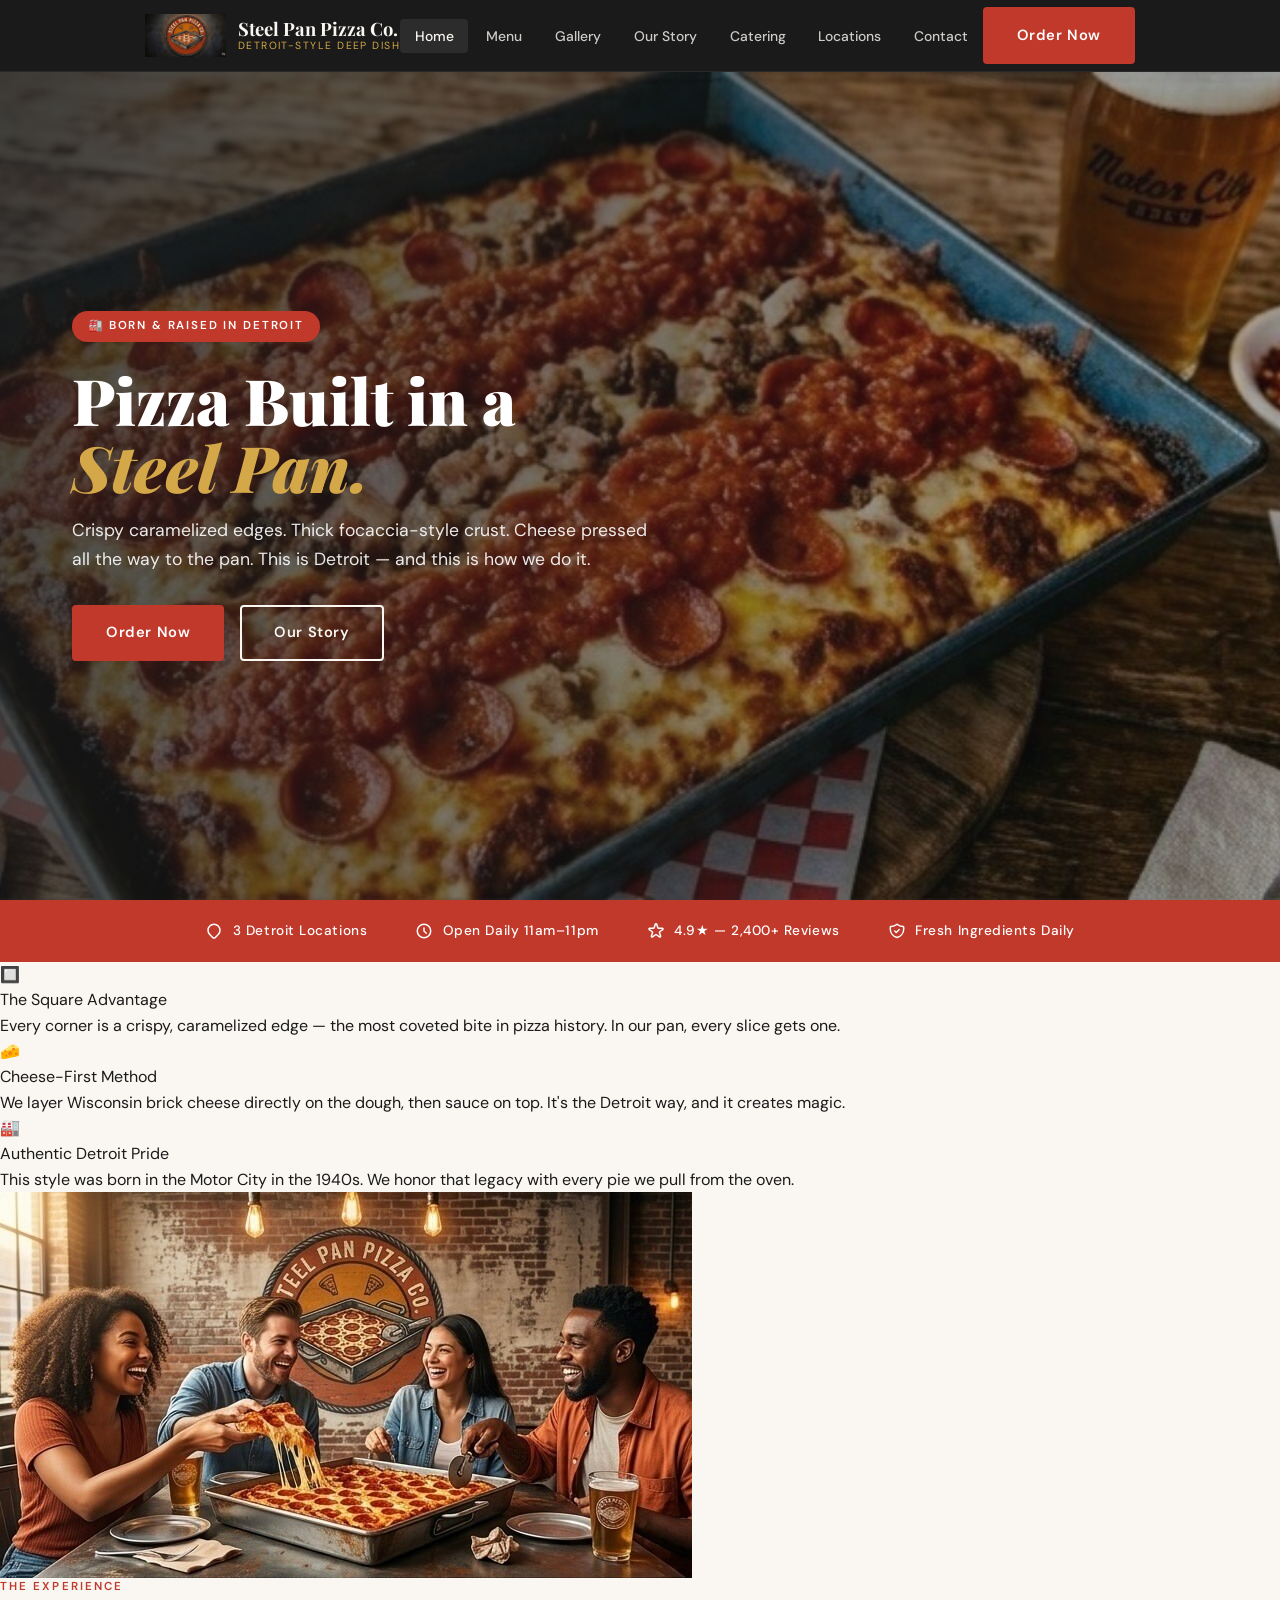
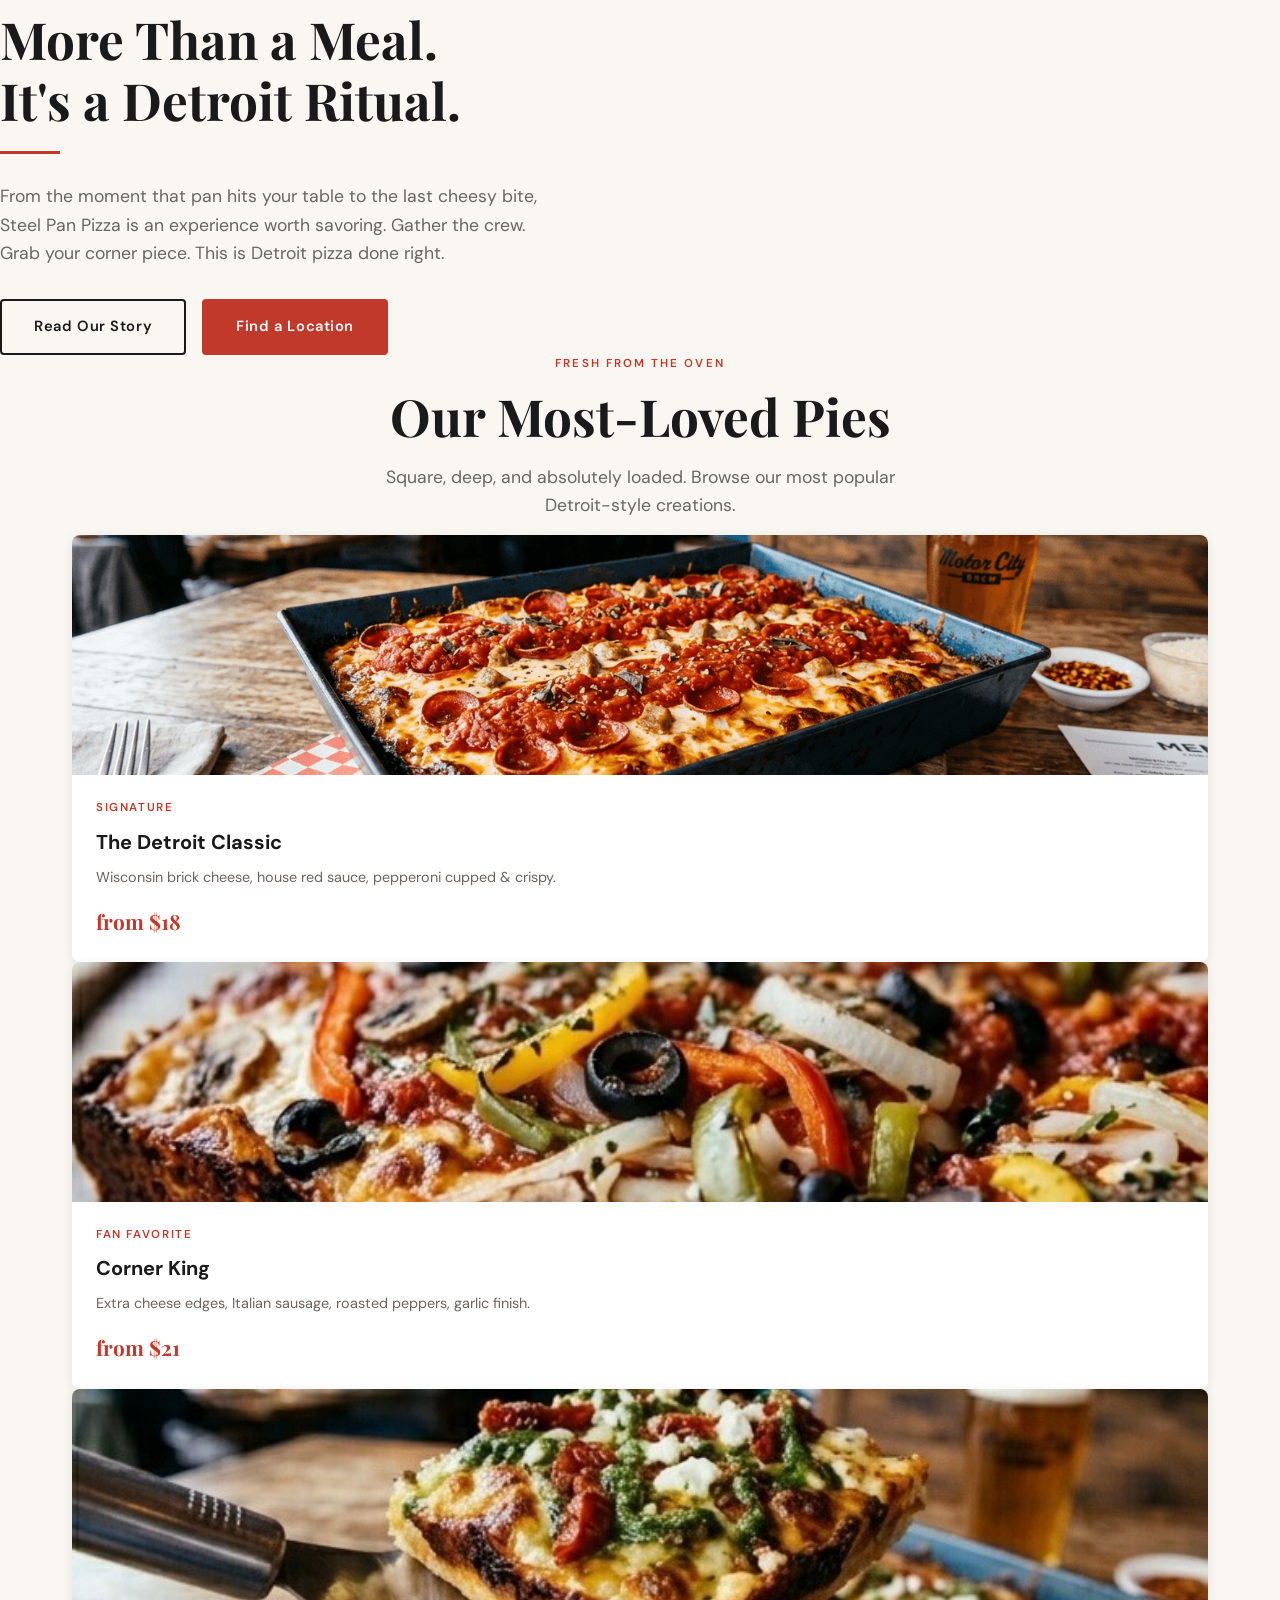
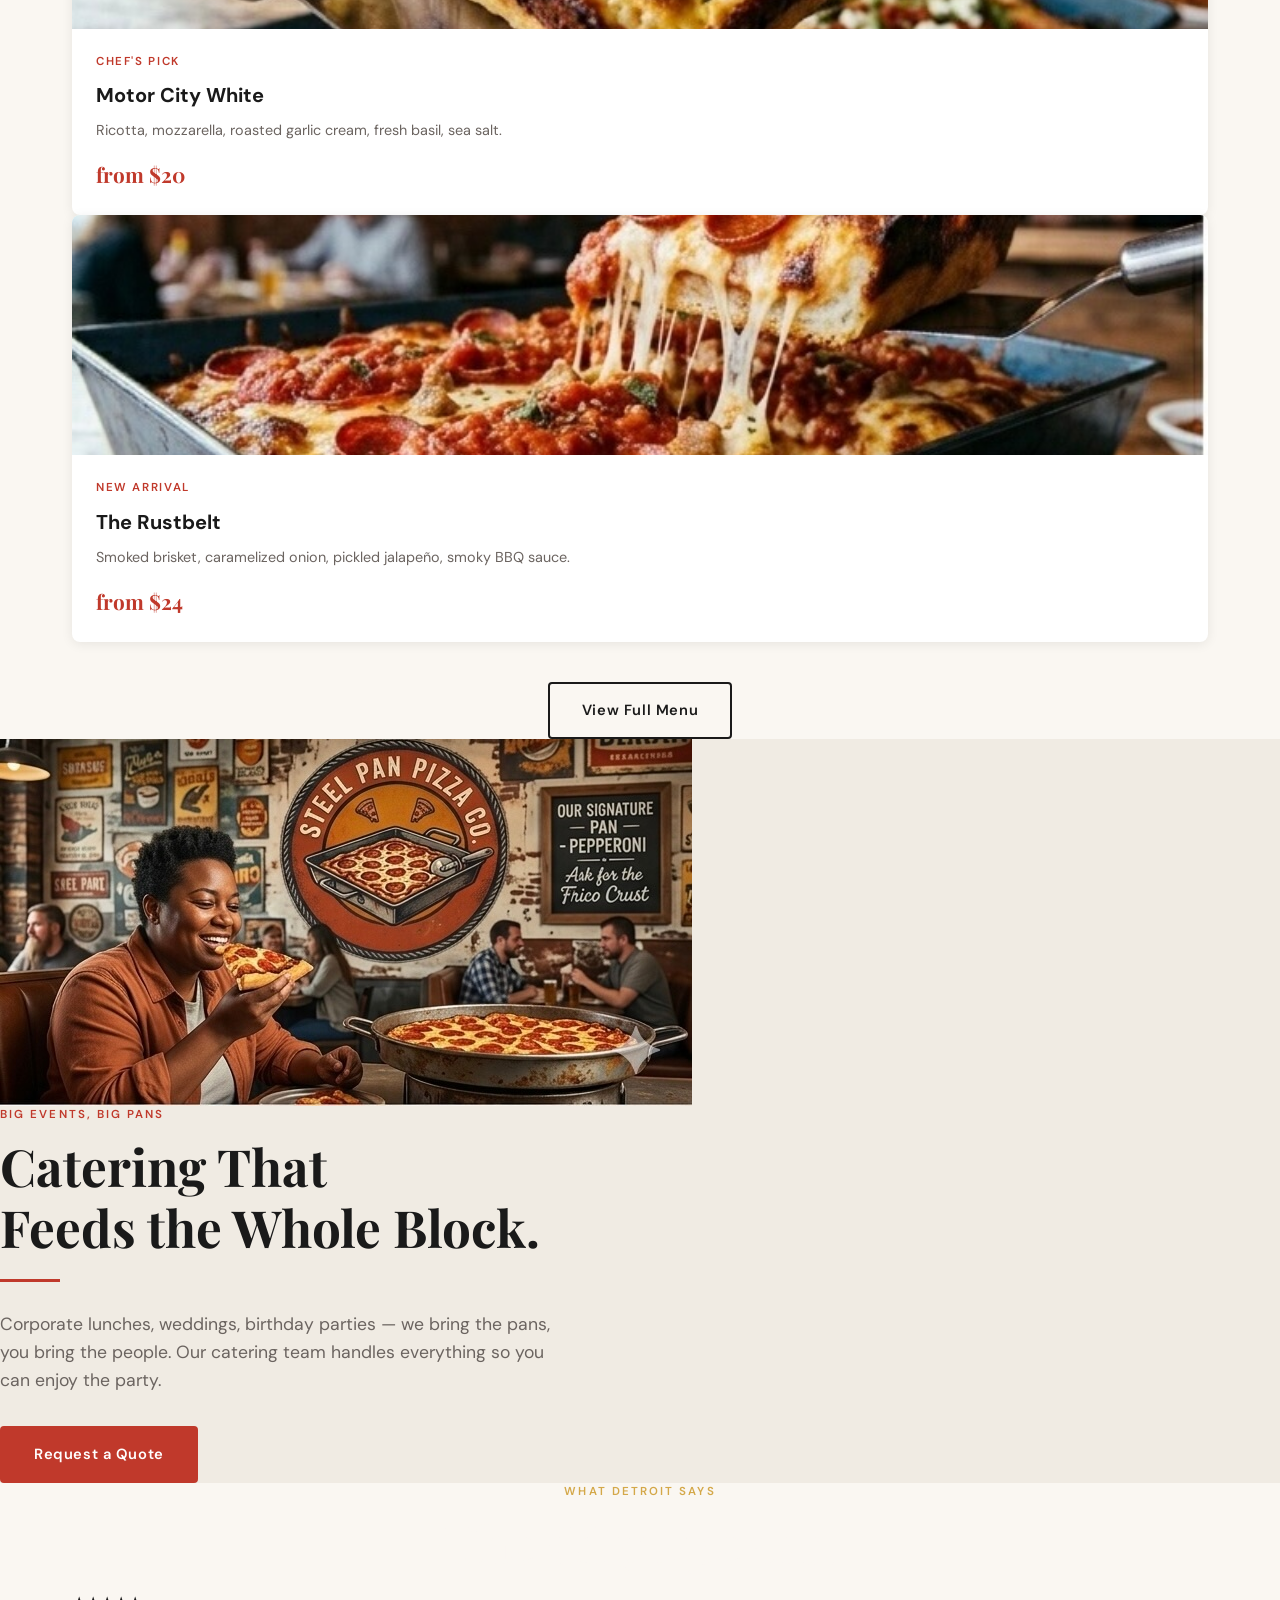
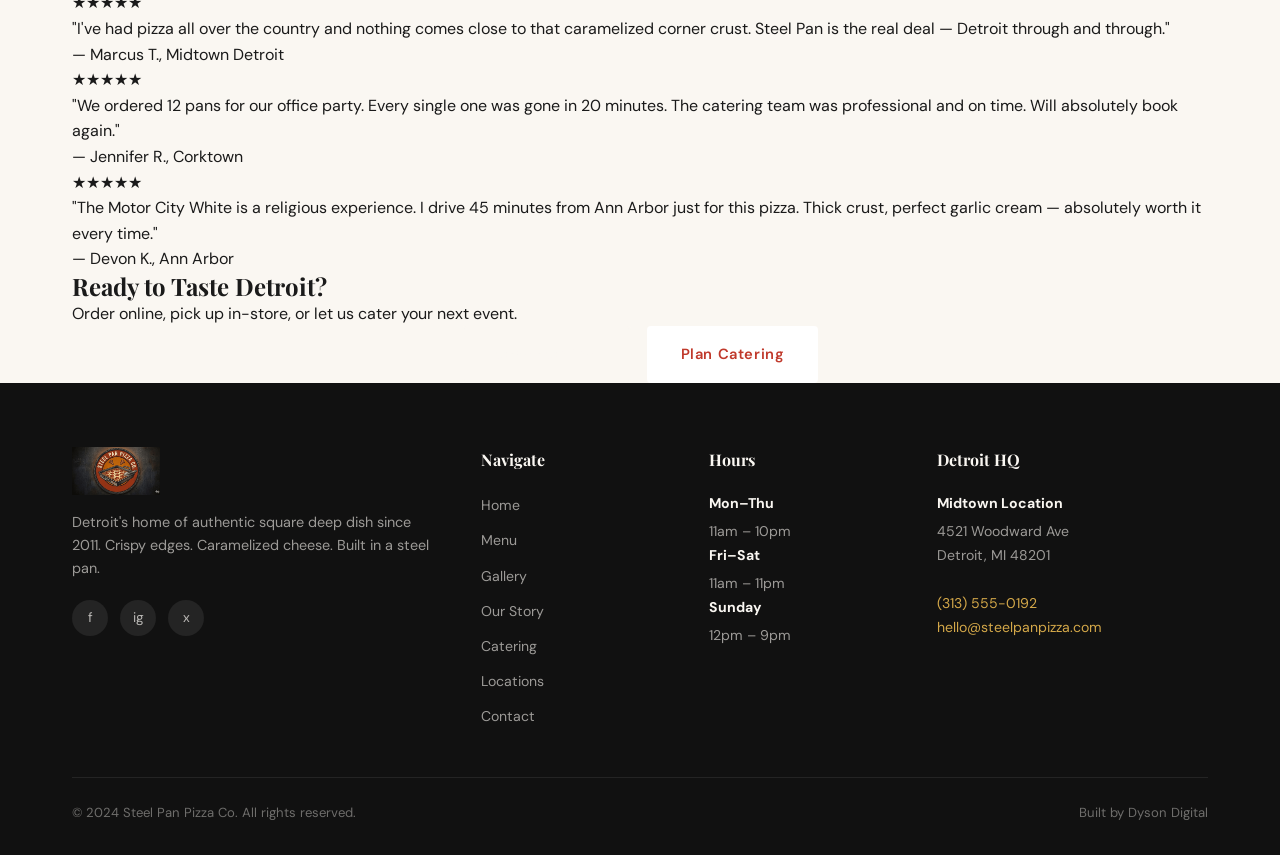
==== index.html @ 3ac1e892 "Update index.html" ====
<!DOCTYPE html>
<html lang="en">
<head>
  <meta charset="UTF-8">
  <meta name="viewport" content="width=device-width, initial-scale=1.0">
  <meta name="robots" content="noindex, nofollow">
  <title>Steel Pan Pizza Co. — Detroit-Style Deep Dish | Home</title>
  <meta name="description" content="Detroit's home of authentic square deep dish pizza. Crispy edges, caramelized cheese, legendary flavor. Order online or visit us today.">
  <link rel="preconnect" href="https://fonts.googleapis.com">
  <link rel="preconnect" href="https://fonts.gstatic.com" crossorigin>
  <link rel="stylesheet" href="style.css">
  
</head>
<body>

<!-- ══ NAVBAR ══ -->
<nav class="navbar" role="navigation" aria-label="Main navigation">
  <div class="navbar__inner">
    <a href="index.html" class="navbar__logo" aria-label="Steel Pan Pizza Co. Home">
      <img src="images/pizzalogo.PNG" alt="Steel Pan Pizza Co. Logo">
      <div class="navbar__logo-text">
        Steel Pan Pizza Co.
        <span>Detroit-Style Deep Dish</span>
      </div>
    </a>
    <ul class="navbar__links" role="list">
      <li><a href="index.html" class="active">Home</a></li>
      <li><a href="menu.html">Menu</a></li>
      <li><a href="gallery.html">Gallery</a></li>
      <li><a href="story.html">Our Story</a></li>
      <li><a href="catering.html">Catering</a></li>
      <li><a href="locations.html">Locations</a></li>
      <li><a href="contact.html">Contact</a></li>
    </ul>
    <div class="navbar__cta">
      <a href="menu.html" class="btn btn--primary demo-trigger">Order Now</a>
    </div>
    <button class="navbar__hamburger" aria-label="Open mobile menu" aria-expanded="false" id="hamburgerBtn">
      <span></span><span></span><span></span>
    </button>
  </div>
</nav>

<!-- ══ MOBILE MENU ══ -->
<div class="mobile-menu" id="mobileMenu" aria-hidden="true" role="dialog" aria-modal="true" aria-label="Mobile navigation">
  <button class="mobile-menu__close" id="menuClose" aria-label="Close menu">✕</button>
  <a href="index.html">Home</a>
  <a href="menu.html">Menu</a>
  <a href="gallery.html">Gallery</a>
  <a href="story.html">Our Story</a>
  <a href="catering.html">Catering</a>
  <a href="locations.html">Locations</a>
  <a href="contact.html">Contact</a>
  <div class="mobile-menu__cta">
    <a href="menu.html" class="btn btn--primary demo-trigger">Order Now</a>
  </div>
</div>

<!-- ══ HERO ══ -->
<section class="hero" aria-labelledby="heroTitle">
  <div class="hero__bg">
    <img src="images/herosectionpizza.jpg" alt="Steel Pan Detroit deep dish pizza fresh from the oven">
  </div>
  <div class="hero__overlay" aria-hidden="true"></div>
  <div class="hero__content">
    <div class="hero__badge">🏭 Born & Raised in Detroit</div>
    <h1 class="hero__title" id="heroTitle">
      Pizza Built in a<br><em>Steel Pan.</em>
    </h1>
    <p class="hero__sub">Crispy caramelized edges. Thick focaccia-style crust. Cheese pressed all the way to the pan. This is Detroit — and this is how we do it.</p>
    <div class="hero__actions">
      <a href="menu.html" class="btn btn--primary demo-trigger">Order Now</a>
      <a href="story.html" class="btn btn--outline">Our Story</a>
    </div>
  </div>
</section>

<!-- ══ STRIP ══ -->
<div class="strip" role="complementary" aria-label="Key facts">
  <div class="strip__inner">
    <div class="strip__item">
      <svg width="18" height="18" fill="none" viewBox="0 0 24 24" stroke="currentColor" stroke-width="2" aria-hidden="true"><path stroke-linecap="round" stroke-linejoin="round" d="M17.657 16.657L13.414 20.9a1.998 1.998 0 01-2.827 0l-4.244-4.243a8 8 0 1111.314 0z"/></svg>
      3 Detroit Locations
    </div>
    <div class="strip__item">
      <svg width="18" height="18" fill="none" viewBox="0 0 24 24" stroke="currentColor" stroke-width="2" aria-hidden="true"><path stroke-linecap="round" stroke-linejoin="round" d="M12 8v4l3 3m6-3a9 9 0 11-18 0 9 9 0 0118 0z"/></svg>
      Open Daily 11am–11pm
    </div>
    <div class="strip__item">
      <svg width="18" height="18" fill="none" viewBox="0 0 24 24" stroke="currentColor" stroke-width="2" aria-hidden="true"><path stroke-linecap="round" stroke-linejoin="round" d="M11.049 2.927c.3-.921 1.603-.921 1.902 0l1.519 4.674a1 1 0 00.95.69h4.915c.969 0 1.371 1.24.588 1.81l-3.976 2.888a1 1 0 00-.363 1.118l1.518 4.674c.3.922-.755 1.688-1.538 1.118l-3.976-2.888a1 1 0 00-1.176 0l-3.976 2.888c-.783.57-1.838-.197-1.538-1.118l1.518-4.674a1 1 0 00-.363-1.118l-3.976-2.888c-.784-.57-.38-1.81.588-1.81h4.914a1 1 0 00.951-.69l1.519-4.674z"/></svg>
      4.9★ — 2,400+ Reviews
    </div>
    <div class="strip__item">
      <svg width="18" height="18" fill="none" viewBox="0 0 24 24" stroke="currentColor" stroke-width="2" aria-hidden="true"><path stroke-linecap="round" stroke-linejoin="round" d="M9 12l2 2 4-4m5.618-4.016A11.955 11.955 0 0112 2.944a11.955 11.955 0 01-8.618 3.04A12.02 12.02 0 003 9c0 5.591 3.824 10.29 9 11.622 5.176-1.332 9-6.03 9-11.622 0-1.042-.133-2.052-.382-3.016z"/></svg>
      Fresh Ingredients Daily
    </div>
  </div>
</div>

<!-- ══ FEATURES ══ -->
<div class="features" role="list" aria-label="Why Steel Pan">
  <div class="feature-item fade-up" role="listitem">
    <span class="feature-item__icon" aria-hidden="true">🔲</span>
    <div class="feature-item__title">The Square Advantage</div>
    <p class="feature-item__text">Every corner is a crispy, caramelized edge — the most coveted bite in pizza history. In our pan, every slice gets one.</p>
  </div>
  <div class="feature-item fade-up" role="listitem">
    <span class="feature-item__icon" aria-hidden="true">🧀</span>
    <div class="feature-item__title">Cheese-First Method</div>
    <p class="feature-item__text">We layer Wisconsin brick cheese directly on the dough, then sauce on top. It's the Detroit way, and it creates magic.</p>
  </div>
  <div class="feature-item fade-up" role="listitem">
    <span class="feature-item__icon" aria-hidden="true">🏭</span>
    <div class="feature-item__title">Authentic Detroit Pride</div>
    <p class="feature-item__text">This style was born in the Motor City in the 1940s. We honor that legacy with every pie we pull from the oven.</p>
  </div>
</div>

<!-- ══ SPLIT SECTION 1 ══ -->
<section class="split" aria-labelledby="split1Title">
  <div class="split__img">
    <img src="images/friendseatingpizza.jpg" alt="Friends enjoying Steel Pan Pizza together" loading="lazy">
  </div>
  <div class="split__content">
    <span class="section-eyebrow">The Experience</span>
    <h2 id="split1Title" class="section-title">More Than a Meal.<br>It's a Detroit Ritual.</h2>
    <div class="divider"></div>
    <p class="section-subtitle">From the moment that pan hits your table to the last cheesy bite, Steel Pan Pizza is an experience worth savoring. Gather the crew. Grab your corner piece. This is Detroit pizza done right.</p>
    <div style="margin-top: 2rem; display: flex; gap: 1rem; flex-wrap: wrap;">
      <a href="story.html" class="btn btn--outline-dark">Read Our Story</a>
      <a href="locations.html" class="btn btn--primary">Find a Location</a>
    </div>
  </div>
</section>

<!-- ══ MENU PREVIEW ══ -->
<section class="menu-preview" aria-labelledby="menuPreviewTitle">
  <div class="container">
    <div class="text-center" style="margin-bottom: 1rem;">
      <span class="section-eyebrow">Fresh From the Oven</span>
      <h2 id="menuPreviewTitle" class="section-title">Our Most-Loved Pies</h2>
      <p class="section-subtitle" style="margin: 0 auto;">Square, deep, and absolutely loaded. Browse our most popular Detroit-style creations.</p>
    </div>
    <div class="menu-preview__grid">
      <article class="card fade-up">
        <img class="card__img" src="images/menupicture1.PNG" alt="Detroit Classic pizza" loading="lazy">
        <div class="card__body">
          <div class="card__label">Signature</div>
          <div class="card__title">The Detroit Classic</div>
          <p class="card__desc">Wisconsin brick cheese, house red sauce, pepperoni cupped &amp; crispy.</p>
          <div class="card__price">from $18</div>
        </div>
      </article>
      <article class="card fade-up">
        <img class="card__img" src="images/menupicture2.jpg" alt="Corner King pizza" loading="lazy">
        <div class="card__body">
          <div class="card__label">Fan Favorite</div>
          <div class="card__title">Corner King</div>
          <p class="card__desc">Extra cheese edges, Italian sausage, roasted peppers, garlic finish.</p>
          <div class="card__price">from $21</div>
        </div>
      </article>
      <article class="card fade-up">
        <img class="card__img" src="images/menupicture3.jpg" alt="Motor City White pizza" loading="lazy">
        <div class="card__body">
          <div class="card__label">Chef's Pick</div>
          <div class="card__title">Motor City White</div>
          <p class="card__desc">Ricotta, mozzarella, roasted garlic cream, fresh basil, sea salt.</p>
          <div class="card__price">from $20</div>
        </div>
      </article>
      <article class="card fade-up">
        <img class="card__img" src="images/menupicture4.jpg" alt="The Rustbelt pizza" loading="lazy">
        <div class="card__body">
          <div class="card__label">New Arrival</div>
          <div class="card__title">The Rustbelt</div>
          <p class="card__desc">Smoked brisket, caramelized onion, pickled jalapeño, smoky BBQ sauce.</p>
          <div class="card__price">from $24</div>
        </div>
      </article>
    </div>
    <div style="text-align: center; margin-top: 2.5rem;">
      <a href="menu.html" class="btn btn--outline-dark">View Full Menu</a>
    </div>
  </div>
</section>

<!-- ══ SPLIT SECTION 2 ══ -->
<section class="split split--reverse" style="background: var(--warm-gray);" aria-labelledby="split2Title">
  <div class="split__img">
    <img src="images/womaneatinpizza.jpg" alt="Woman enjoying a slice of Detroit pizza" loading="lazy">
  </div>
  <div class="split__content">
    <span class="section-eyebrow">Big Events, Big Pans</span>
    <h2 id="split2Title" class="section-title">Catering That<br>Feeds the Whole Block.</h2>
    <div class="divider"></div>
    <p class="section-subtitle">Corporate lunches, weddings, birthday parties — we bring the pans, you bring the people. Our catering team handles everything so you can enjoy the party.</p>
    <div style="margin-top: 2rem;">
      <a href="catering.html" class="btn btn--primary demo-trigger">Request a Quote</a>
    </div>
  </div>
</section>

<!-- ══ TESTIMONIALS ══ -->
<section class="testimonials" aria-labelledby="testimonialsTitle">
  <div class="container">
    <div class="text-center">
      <span class="section-eyebrow" style="color: var(--gold);">What Detroit Says</span>
      <h2 id="testimonialsTitle" class="section-title" style="color: var(--cream);">The City Speaks.</h2>
    </div>
    <div class="testimonial-grid">
      <div class="testimonial-card fade-up">
        <div class="testimonial-card__stars">★★★★★</div>
        <p class="testimonial-card__text">"I've had pizza all over the country and nothing comes close to that caramelized corner crust. Steel Pan is the real deal — Detroit through and through."</p>
        <div class="testimonial-card__author">— Marcus T., Midtown Detroit</div>
      </div>
      <div class="testimonial-card fade-up">
        <div class="testimonial-card__stars">★★★★★</div>
        <p class="testimonial-card__text">"We ordered 12 pans for our office party. Every single one was gone in 20 minutes. The catering team was professional and on time. Will absolutely book again."</p>
        <div class="testimonial-card__author">— Jennifer R., Corktown</div>
      </div>
      <div class="testimonial-card fade-up">
        <div class="testimonial-card__stars">★★★★★</div>
        <p class="testimonial-card__text">"The Motor City White is a religious experience. I drive 45 minutes from Ann Arbor just for this pizza. Thick crust, perfect garlic cream — absolutely worth it every time."</p>
        <div class="testimonial-card__author">— Devon K., Ann Arbor</div>
      </div>
    </div>
  </div>
</section>

<!-- ══ CTA BANNER ══ -->
<section class="cta-banner" aria-labelledby="ctaBannerTitle">
  <div class="container" style="position: relative; z-index: 1;">
    <h2 class="cta-banner__title" id="ctaBannerTitle">Ready to Taste Detroit?</h2>
    <p class="cta-banner__sub">Order online, pick up in-store, or let us cater your next event.</p>
    <div style="display: flex; gap: 1rem; justify-content: center; flex-wrap: wrap;">
      <a href="menu.html" class="btn btn--outline demo-trigger">Order Online</a>
      <a href="catering.html" class="btn demo-trigger" style="background:#fff; color:var(--red);">Plan Catering</a>
    </div>
  </div>
</section>

<!-- ══ FOOTER ══ -->
<footer class="footer" role="contentinfo">
  <div class="container">
    <div class="footer__grid">
      <div class="footer__brand">
        <img src="images/pizzalogo.PNG" alt="Steel Pan Pizza Co." loading="lazy">
        <p>Detroit's home of authentic square deep dish since 2011. Crispy edges. Caramelized cheese. Built in a steel pan.</p>
        <div class="footer__social" aria-label="Social media links">
          <a href="#" aria-label="Facebook">f</a>
          <a href="#" aria-label="Instagram">ig</a>
          <a href="#" aria-label="Twitter/X">x</a>
        </div>
      </div>
      <div>
        <div class="footer__col-title">Navigate</div>
        <ul class="footer__links" role="list">
          <li><a href="index.html">Home</a></li>
          <li><a href="menu.html">Menu</a></li>
          <li><a href="gallery.html">Gallery</a></li>
          <li><a href="story.html">Our Story</a></li>
          <li><a href="catering.html">Catering</a></li>
          <li><a href="locations.html">Locations</a></li>
          <li><a href="contact.html">Contact</a></li>
        </ul>
      </div>
      <div>
        <div class="footer__col-title">Hours</div>
        <address class="footer__address" style="font-style: normal;">
          <strong>Mon–Thu</strong> 11am – 10pm<br>
          <strong>Fri–Sat</strong> 11am – 11pm<br>
          <strong>Sunday</strong> 12pm – 9pm
        </address>
      </div>
      <div>
        <div class="footer__col-title">Detroit HQ</div>
        <address class="footer__address" style="font-style: normal;">
          <strong>Midtown Location</strong>
          4521 Woodward Ave<br>
          Detroit, MI 48201<br><br>
          <a href="tel:+13135550192" style="color: var(--gold);">(313) 555-0192</a><br>
          <a href="mailto:hello@steelpanpizza.com" style="color: var(--gold);">hello@steelpanpizza.com</a>
        </address>
      </div>
    </div>
    <div class="footer__bottom">
      <span>© 2024 Steel Pan Pizza Co. All rights reserved.</span>
      <span>Built by <a href="https://www.dysondigital.com" target="_blank" rel="noopener">Dyson Digital</a></span>
    </div>
  </div>
</footer>

<!-- ══ DEMO MODAL ══ -->
<div class="demo-modal-overlay" id="demoModal" role="dialog" aria-modal="true" aria-labelledby="demoModalTitle">
  <div class="demo-modal">
    <div class="demo-modal__icon" aria-hidden="true">🍕</div>
    <h2 class="demo-modal__title" id="demoModalTitle">Demo Site Only</h2>
    <p class="demo-modal__body">This is a demo site for display purposes only. No orders can be placed.</p>
    <p class="demo-modal__credit">Built by Dyson Digital</p>
    <button class="demo-modal__close" id="demoClose">Got It</button>
  </div>
</div>

<script>
  // ── DEMO MODAL ──
  const demoModal = document.getElementById('demoModal');
  const demoClose = document.getElementById('demoClose');
  document.querySelectorAll('.demo-trigger').forEach(btn => {
    btn.addEventListener('click', e => { e.preventDefault(); demoModal.classList.add('is-active'); });
  });
  demoClose.addEventListener('click', () => demoModal.classList.remove('is-active'));
  demoModal.addEventListener('click', e => { if (e.target === demoModal) demoModal.classList.remove('is-active'); });
  document.addEventListener('keydown', e => { if (e.key === 'Escape') demoModal.classList.remove('is-active'); });

  // ── SCROLL ANIMATIONS ──
  const observer = new IntersectionObserver(entries => {
    entries.forEach(entry => { if (entry.isIntersecting) { entry.target.classList.add('is-visible'); observer.unobserve(entry.target); } });
  }, { threshold: 0.12 });
  document.querySelectorAll('.fade-up').forEach(el => observer.observe(el));
</script>

<!-- ══ MOBILE NAV (Gold Standard — bottom of body) ══ -->
<script>
  const hamburgerBtn = document.getElementById('hamburgerBtn');
  const mobileMenu   = document.getElementById('mobileMenu');
  const menuClose    = document.getElementById('menuClose');

  function openMenu() {
    mobileMenu.classList.add('is-open');
    requestAnimationFrame(() => mobileMenu.setAttribute('aria-hidden', 'false'));
    hamburgerBtn.setAttribute('aria-expanded', 'true');
    document.body.style.overflow = 'hidden';
  }

  function closeMenu() {
    mobileMenu.setAttribute('aria-hidden', 'true');
    hamburgerBtn.setAttribute('aria-expanded', 'false');
    document.body.style.overflow = '';
    setTimeout(() => mobileMenu.classList.remove('is-open'), 300);
  }

  hamburgerBtn.addEventListener('click', openMenu);
  menuClose.addEventListener('click', closeMenu);
  mobileMenu.addEventListener('click', (e) => { if (e.target.closest('a')) closeMenu(); });
  document.addEventListener('keydown', e => { if (e.key === 'Escape') closeMenu(); });
</script>
</body>
</html>
---- style.css ----
/* ═══════════════════════════════════════════════
   STEEL PAN PIZZA CO. — SHARED STYLESHEET
   Built by Dyson Digital
═══════════════════════════════════════════════ */

@import url('https://fonts.googleapis.com/css2?family=Playfair+Display:ital,wght@0,400;0,600;0,700;0,900;1,400;1,700&family=DM+Sans:wght@300;400;500;600&display=swap');

/* ── CSS VARIABLES ───────────────────────────── */
:root {
  --cream:      #faf7f2;
  --charcoal:   #1a1a1a;
  --red:        #c0392b;
  --red-dark:   #a93226;
  --red-light:  #e74c3c;
  --gold:       #d4a849;
  --warm-gray:  #f0ebe3;
  --mid-gray:   #6b6460;
  --border:     rgba(26,26,26,0.1);

  --font-head:  'Playfair Display', Georgia, serif;
  --font-body:  'DM Sans', sans-serif;

  --nav-h:      72px;
  --radius:     4px;
  --shadow-sm:  0 2px 12px rgba(0,0,0,0.08);
  --shadow-md:  0 8px 32px rgba(0,0,0,0.14);
  --shadow-lg:  0 20px 60px rgba(0,0,0,0.22);

  --z-nav:      999;
  --z-menu:     1000;
  --z-close:    1001;
  --z-modal:    1100;
}

/* ── RESET & BASE ───────────────────────────── */
*, *::before, *::after { box-sizing: border-box; margin: 0; padding: 0; }

html { scroll-behavior: smooth; font-size: 16px; }

body {
  font-family: var(--font-body);
  background: var(--cream);
  color: var(--charcoal);
  line-height: 1.6;
  overflow-x: hidden;
  -webkit-font-smoothing: antialiased;
}

img {
  max-width: 100%;
  height: auto;
  display: block;
}

a { color: inherit; text-decoration: none; }

ul { list-style: none; }

/* ── TYPOGRAPHY ──────────────────────────────── */
h1, h2, h3, h4, h5 {
  font-family: var(--font-head);
  line-height: 1.2;
  color: var(--charcoal);
  overflow: visible;
  opacity: 1;
}

p {
  line-height: 1.6;
  opacity: 1;
  overflow: visible;
}

.section-eyebrow {
  font-family: var(--font-body);
  font-size: 0.72rem;
  font-weight: 600;
  letter-spacing: 0.18em;
  text-transform: uppercase;
  color: var(--red);
  display: block;
  margin-bottom: 0.75rem;
  opacity: 1;
}

.section-title {
  font-size: clamp(2rem, 4vw, 3.2rem);
  font-weight: 700;
  margin-bottom: 1rem;
  opacity: 1;
}

.section-subtitle {
  font-size: 1.1rem;
  color: var(--mid-gray);
  max-width: 560px;
  line-height: 1.6;
  opacity: 1;
}

/* ── LAYOUT HELPERS ─────────────────────────── */
.container {
  width: 100%;
  max-width: 1200px;
  margin: 0 auto;
  padding: 0 2rem;
}

.container--wide {
  max-width: 1440px;
  margin: 0 auto;
  padding: 0 2rem;
}

.section {
  padding: 6rem 0;
}

.section--dark {
  background: var(--charcoal);
  color: var(--cream);
}

.section--dark h1,
.section--dark h2,
.section--dark h3,
.section--dark h4,
.section--dark p {
  color: var(--cream);
}

.section--warm {
  background: var(--warm-gray);
}

.text-center { text-align: center; }

/* ── BUTTONS ─────────────────────────────────── */
.btn {
  display: inline-flex;
  align-items: center;
  gap: 0.5rem;
  padding: 0.9rem 2rem;
  border-radius: var(--radius);
  font-family: var(--font-body);
  font-size: 0.92rem;
  font-weight: 600;
  letter-spacing: 0.04em;
  cursor: pointer;
  border: 2px solid transparent;
  transition: all 0.22s ease;
  text-decoration: none;
  opacity: 1;
}

.btn--primary {
  background: var(--red);
  color: #fff;
  border-color: var(--red);
}

.btn--primary:hover {
  background: var(--red-dark);
  border-color: var(--red-dark);
  transform: translateY(-2px);
  box-shadow: 0 6px 20px rgba(192,57,43,0.35);
}

.btn--outline {
  background: transparent;
  color: var(--cream);
  border-color: var(--cream);
}

.btn--outline:hover {
  background: var(--cream);
  color: var(--charcoal);
  transform: translateY(-2px);
}

.btn--outline-dark {
  background: transparent;
  color: var(--charcoal);
  border-color: var(--charcoal);
}

.btn--outline-dark:hover {
  background: var(--charcoal);
  color: var(--cream);
  transform: translateY(-2px);
}

.btn--gold {
  background: var(--gold);
  color: var(--charcoal);
  border-color: var(--gold);
}

.btn--gold:hover {
  background: #c49a3e;
  transform: translateY(-2px);
  box-shadow: 0 6px 20px rgba(212,168,73,0.4);
}

/* ── NAVBAR ──────────────────────────────────── */
.navbar {
  position: sticky;
  top: 0;
  left: 0;
  right: 0;
  height: var(--nav-h);
  background: var(--charcoal);
  z-index: var(--z-nav);
  border-bottom: 1px solid rgba(255,255,255,0.07);
}

.navbar__inner {
  display: flex;
  align-items: center;
  justify-content: space-between;
  height: 100%;
  max-width: 1200px;
  margin: 0 auto;
  padding: 0 2rem;
}

.navbar__logo {
  display: flex;
  align-items: center;
  gap: 0.75rem;
  text-decoration: none;
}

.navbar__logo img {
  height: 44px;
  width: auto;
  object-fit: contain;
}

.navbar__logo-text {
  font-family: var(--font-head);
  font-size: 1.15rem;
  font-weight: 700;
  color: var(--cream);
  line-height: 1.2;
  opacity: 1;
}

.navbar__logo-text span {
  display: block;
  font-size: 0.65rem;
  font-family: var(--font-body);
  font-weight: 400;
  letter-spacing: 0.14em;
  text-transform: uppercase;
  color: var(--gold);
  opacity: 1;
}

.navbar__links {
  display: flex;
  align-items: center;
  gap: 0.25rem;
}

.navbar__links a {
  font-size: 0.87rem;
  font-weight: 500;
  color: rgba(250,247,242,0.8);
  padding: 0.5rem 0.9rem;
  border-radius: var(--radius);
  transition: color 0.18s, background 0.18s;
  opacity: 1;
}

.navbar__links a:hover,
.navbar__links a.active {
  color: var(--cream);
  background: rgba(255,255,255,0.08);
}

.navbar__cta {
  display: flex;
  align-items: center;
  gap: 1rem;
}

.navbar__hamburger {
  display: none;
  flex-direction: column;
  justify-content: center;
  align-items: center;
  gap: 5px;
  width: 44px;
  height: 44px;
  background: none;
  border: none;
  cursor: pointer;
  padding: 0;
  border-radius: var(--radius);
}

.navbar__hamburger span {
  display: block;
  width: 24px;
  height: 2px;
  background: var(--cream);
  border-radius: 2px;
  transition: all 0.25s ease;
}

/* ── MOBILE MENU ────────────────────────────── */
.mobile-menu {
  display: none;
  position: fixed;
  inset: 0;
  background: var(--charcoal);
  z-index: var(--z-menu);
  flex-direction: column;
  justify-content: center;
  align-items: center;
  gap: 0;
  padding: 2rem;
  opacity: 0;
  transform: translateX(100%);
  transition: opacity 0.3s ease, transform 0.3s ease;
}

.mobile-menu[aria-hidden="false"] {
  opacity: 1;
  transform: translateX(0);
}

.mobile-menu.is-open {
  display: flex;
}

.mobile-menu__close {
  position: absolute;
  top: 2rem;
  right: 2rem;
  width: 44px;
  height: 44px;
  background: rgba(255,255,255,0.08);
  border: none;
  color: var(--cream);
  font-size: 1.4rem;
  cursor: pointer;
  border-radius: 50%;
  display: flex;
  align-items: center;
  justify-content: center;
  z-index: var(--z-close);
  transition: background 0.18s;
}

.mobile-menu__close:hover {
  background: rgba(255,255,255,0.16);
}

.mobile-menu a {
  font-family: var(--font-head);
  font-size: 2rem;
  font-weight: 700;
  color: var(--cream);
  padding: 0.75rem 1rem;
  text-align: center;
  transition: color 0.18s;
  opacity: 1;
}

.mobile-menu a:hover {
  color: var(--gold);
}

.mobile-menu__cta {
  margin-top: 2rem;
}

/* ── HERO ────────────────────────────────────── */
.hero {
  position: relative;
  min-height: calc(100vh - var(--nav-h));
  display: flex;
  align-items: center;
  overflow: hidden;
}

.hero__bg {
  position: absolute;
  inset: 0;
  z-index: 0;
}

.hero__bg img {
  width: 100%;
  height: 100%;
  object-fit: cover;
  object-position: center;
}

.hero__overlay {
  position: absolute;
  inset: 0;
  background: linear-gradient(
    105deg,
    rgba(26,26,26,0.82) 0%,
    rgba(26,26,26,0.55) 50%,
    rgba(26,26,26,0.2) 100%
  );
  z-index: 1;
}

.hero__content {
  position: relative;
  z-index: 2;
  max-width: 640px;
  padding: 4rem 2rem;
  margin-left: calc((100vw - 1200px) / 2);
}

@media (max-width: 1240px) {
  .hero__content { margin-left: 2rem; }
}

.hero__badge {
  display: inline-flex;
  align-items: center;
  gap: 0.5rem;
  background: var(--red);
  color: #fff;
  font-size: 0.72rem;
  font-weight: 600;
  letter-spacing: 0.16em;
  text-transform: uppercase;
  padding: 0.4rem 1rem;
  border-radius: 2rem;
  margin-bottom: 1.5rem;
  opacity: 1;
}

.hero__title {
  font-size: clamp(2.8rem, 6vw, 5rem);
  font-weight: 900;
  color: var(--cream);
  line-height: 1.05;
  margin-bottom: 1.25rem;
  opacity: 1;
}

.hero__title em {
  font-style: italic;
  color: var(--gold);
}

.hero__sub {
  font-size: 1.1rem;
  color: rgba(250,247,242,0.85);
  line-height: 1.6;
  margin-bottom: 2.5rem;
  opacity: 1;
}

.hero__actions {
  display: flex;
  gap: 1rem;
  flex-wrap: wrap;
}

/* ── DIVIDER ─────────────────────────────────── */
.divider {
  width: 60px;
  height: 3px;
  background: var(--red);
  margin: 1.25rem 0 1.75rem;
}

.divider--center {
  margin: 1.25rem auto 1.75rem;
}

.divider--gold {
  background: var(--gold);
}

/* ── CARDS ───────────────────────────────────── */
.card {
  background: #fff;
  border-radius: 8px;
  overflow: hidden;
  box-shadow: var(--shadow-sm);
  transition: transform 0.25s ease, box-shadow 0.25s ease;
}

.card:hover {
  transform: translateY(-6px);
  box-shadow: var(--shadow-md);
}

.card__img {
  width: 100%;
  height: 240px;
  object-fit: cover;
}

.card__body {
  padding: 1.5rem;
}

.card__label {
  font-size: 0.72rem;
  font-weight: 600;
  letter-spacing: 0.14em;
  text-transform: uppercase;
  color: var(--red);
  margin-bottom: 0.5rem;
  opacity: 1;
}

.card__title {
  font-size: 1.25rem;
  font-weight: 700;
  margin-bottom: 0.5rem;
  opacity: 1;
}

.card__desc {
  font-size: 0.9rem;
  color: var(--mid-gray);
  line-height: 1.6;
  opacity: 1;
}

.card__price {
  font-family: var(--font-head);
  font-size: 1.3rem;
  font-weight: 700;
  color: var(--red);
  margin-top: 1rem;
  opacity: 1;
}

/* ── GRID HELPERS ────────────────────────────── */
.grid-3 {
  display: grid;
  grid-template-columns: repeat(3, 1fr);
  gap: 2rem;
}

.grid-2 {
  display: grid;
  grid-template-columns: repeat(2, 1fr);
  gap: 2rem;
}

.grid-4 {
  display: grid;
  grid-template-columns: repeat(4, 1fr);
  gap: 1.5rem;
}

/* ── STRIP / FEATURE BAR ─────────────────────── */
.strip {
  background: var(--red);
  padding: 1.25rem 0;
  overflow: hidden;
}

.strip__inner {
  display: flex;
  align-items: center;
  justify-content: center;
  gap: 3rem;
  flex-wrap: wrap;
}

.strip__item {
  display: flex;
  align-items: center;
  gap: 0.6rem;
  color: #fff;
  font-size: 0.85rem;
  font-weight: 500;
  letter-spacing: 0.04em;
  opacity: 1;
}

.strip__item svg {
  flex-shrink: 0;
}

/* ── PAGE HERO (INTERIOR) ────────────────────── */
.page-hero {
  background: var(--charcoal);
  padding: 5rem 0 4rem;
  text-align: center;
  position: relative;
  overflow: hidden;
}

.page-hero::before {
  content: '';
  position: absolute;
  inset: 0;
  background: repeating-linear-gradient(
    45deg,
    transparent,
    transparent 40px,
    rgba(255,255,255,0.015) 40px,
    rgba(255,255,255,0.015) 80px
  );
  pointer-events: none;
}

.page-hero__eyebrow {
  font-size: 0.72rem;
  font-weight: 600;
  letter-spacing: 0.18em;
  text-transform: uppercase;
  color: var(--gold);
  display: block;
  margin-bottom: 1rem;
  opacity: 1;
}

.page-hero__title {
  font-size: clamp(2.5rem, 5vw, 4rem);
  font-weight: 900;
  color: var(--cream);
  opacity: 1;
}

.page-hero__sub {
  font-size: 1.1rem;
  color: rgba(250,247,242,0.7);
  margin-top: 1rem;
  max-width: 520px;
  margin-left: auto;
  margin-right: auto;
  line-height: 1.6;
  opacity: 1;
}

/* ── FOOTER ──────────────────────────────────── */
.footer {
  background: #111;
  padding: 4rem 0 2rem;
  color: rgba(250,247,242,0.7);
}

.footer__grid {
  display: grid;
  grid-template-columns: 2fr 1fr 1fr 1.5fr;
  gap: 3rem;
  margin-bottom: 3rem;
}

.footer__brand img {
  height: 48px;
  width: auto;
  margin-bottom: 1rem;
}

.footer__brand p {
  font-size: 0.9rem;
  line-height: 1.6;
  color: rgba(250,247,242,0.6);
  opacity: 1;
}

.footer__col-title {
  font-family: var(--font-head);
  font-size: 1rem;
  font-weight: 700;
  color: var(--cream);
  margin-bottom: 1.25rem;
  opacity: 1;
}

.footer__links {
  display: flex;
  flex-direction: column;
  gap: 0.6rem;
}

.footer__links a {
  font-size: 0.88rem;
  color: rgba(250,247,242,0.6);
  transition: color 0.18s;
  opacity: 1;
}

.footer__links a:hover {
  color: var(--gold);
}

.footer__address {
  font-size: 0.88rem;
  line-height: 1.7;
  color: rgba(250,247,242,0.6);
  opacity: 1;
}

.footer__address strong {
  color: var(--cream);
  display: block;
  margin-bottom: 0.25rem;
  opacity: 1;
}

.footer__bottom {
  border-top: 1px solid rgba(255,255,255,0.08);
  padding-top: 1.5rem;
  display: flex;
  align-items: center;
  justify-content: space-between;
  font-size: 0.82rem;
  color: rgba(250,247,242,0.4);
  flex-wrap: wrap;
  gap: 0.75rem;
}

.footer__bottom a {
  color: rgba(250,247,242,0.4);
  transition: color 0.18s;
}

.footer__bottom a:hover {
  color: var(--gold);
}

.footer__social {
  display: flex;
  gap: 0.75rem;
  margin-top: 1.25rem;
}

.footer__social a {
  width: 36px;
  height: 36px;
  border-radius: 50%;
  background: rgba(255,255,255,0.08);
  display: flex;
  align-items: center;
  justify-content: center;
  color: rgba(250,247,242,0.7);
  font-size: 0.85rem;
  transition: background 0.18s, color 0.18s;
}

.footer__social a:hover {
  background: var(--red);
  color: #fff;
}

/* ── DEMO MODAL ──────────────────────────────── */
.demo-modal-overlay {
  position: fixed;
  inset: 0;
  background: rgba(0,0,0,0.72);
  z-index: var(--z-modal);
  display: flex;
  align-items: center;
  justify-content: center;
  padding: 1.5rem;
  opacity: 0;
  pointer-events: none;
  transition: opacity 0.25s ease;
}

.demo-modal-overlay.is-active {
  opacity: 1;
  pointer-events: all;
}

.demo-modal {
  background: var(--cream);
  border-radius: 12px;
  max-width: 460px;
  width: 100%;
  padding: 2.5rem;
  text-align: center;
  box-shadow: var(--shadow-lg);
  transform: scale(0.92) translateY(16px);
  transition: transform 0.28s ease;
}

.demo-modal-overlay.is-active .demo-modal {
  transform: scale(1) translateY(0);
}

.demo-modal__icon {
  width: 64px;
  height: 64px;
  background: rgba(192,57,43,0.1);
  border-radius: 50%;
  display: flex;
  align-items: center;
  justify-content: center;
  margin: 0 auto 1.5rem;
  font-size: 1.8rem;
}

.demo-modal__title {
  font-family: var(--font-head);
  font-size: 1.5rem;
  font-weight: 700;
  margin-bottom: 0.75rem;
  color: var(--charcoal);
  opacity: 1;
}

.demo-modal__body {
  font-size: 0.95rem;
  color: var(--mid-gray);
  line-height: 1.6;
  margin-bottom: 0.75rem;
  opacity: 1;
}

.demo-modal__credit {
  font-size: 0.82rem;
  color: var(--red);
  font-weight: 600;
  margin-bottom: 1.75rem;
  opacity: 1;
}

.demo-modal__close {
  background: var(--charcoal);
  color: var(--cream);
  border: none;
  border-radius: var(--radius);
  padding: 0.8rem 2rem;
  font-family: var(--font-body);
  font-size: 0.9rem;
  font-weight: 600;
  cursor: pointer;
  transition: background 0.18s;
}

.demo-modal__close:hover {
  background: var(--red);
}

/* ── SCROLL ANIMATIONS ───────────────────────── */
.fade-up {
  opacity: 0;
  transform: translateY(30px);
  transition: opacity 0.6s ease, transform 0.6s ease;
}

.fade-up.is-visible {
  opacity: 1;
  transform: translateY(0);
}

.fade-up:nth-child(2) { transition-delay: 0.1s; }
.fade-up:nth-child(3) { transition-delay: 0.2s; }
.fade-up:nth-child(4) { transition-delay: 0.3s; }

/* ── FORM ELEMENTS ───────────────────────────── */
.form-group {
  margin-bottom: 1.25rem;
}

.form-group label {
  display: block;
  font-size: 0.85rem;
  font-weight: 600;
  margin-bottom: 0.4rem;
  color: var(--charcoal);
  opacity: 1;
}

.form-group input,
.form-group select,
.form-group textarea {
  width: 100%;
  padding: 0.8rem 1rem;
  border: 1.5px solid var(--border);
  border-radius: var(--radius);
  font-family: var(--font-body);
  font-size: 0.95rem;
  background: #fff;
  color: var(--charcoal);
  transition: border-color 0.18s, box-shadow 0.18s;
  opacity: 1;
}

.form-group input:focus,
.form-group select:focus,
.form-group textarea:focus {
  outline: none;
  border-color: var(--red);
  box-shadow: 0 0 0 3px rgba(192,57,43,0.12);
}

.form-group textarea {
  resize: vertical;
  min-height: 120px;
}

/* ── RESPONSIVE ──────────────────────────────── */
@media (max-width: 1024px) {
  .grid-4 { grid-template-columns: repeat(2, 1fr); }
  .footer__grid { grid-template-columns: 1fr 1fr; gap: 2rem; }
}

@media (max-width: 768px) {
  .navbar__links,
  .navbar__cta { display: none; }

  .navbar__hamburger { display: flex; }

  .grid-3 { grid-template-columns: 1fr; }
  .grid-2 { grid-template-columns: 1fr; }
  .grid-4 { grid-template-columns: 1fr; }

  .section { padding: 4rem 0; }

  .hero__content { margin-left: 0; padding: 3rem 1.5rem; }

  .footer__grid { grid-template-columns: 1fr; gap: 2rem; }

  .footer__bottom { flex-direction: column; text-align: center; }

  .strip__inner { gap: 1.5rem; }
}

@media (max-width: 480px) {
  .hero__actions { flex-direction: column; }
  .btn { justify-content: center; }
}

/* ── UTILITY ─────────────────────────────────── */
.text-red   { color: var(--red) !important; }
.text-gold  { color: var(--gold) !important; }
.text-cream { color: var(--cream) !important; }
.mt-1 { margin-top: 1rem; }
.mt-2 { margin-top: 2rem; }
.mb-1 { margin-bottom: 1rem; }
.mb-2 { margin-bottom: 2rem; }

* ── PAGE SPECIFIC: MENU GRID (Moved from HTML) ── */
.hero {
    position: relative;
    background-color: #1a1a1a;
    color: #fff;
    text-align: center;
    padding: 100px 20px;
    min-height: 80vh;
    display: flex;
    flex-direction: column;
    align-items: center;
    justify-content: center;
}

.hero h1 {
    color: #fff !important; /* Forces the title to stay white */
    font-size: clamp(2.5rem, 5vw, 4.5rem);
    margin-bottom: 1rem;
}

.hero p {
    color: rgba(255, 255, 255, 0.9);
    max-width: 600px;
    margin: 0 auto 2rem;
}

/* ── BUTTON RESTORATION ── */
.hero-btn-container {
    display: flex;
    gap: 15px;
    justify-content: center;
    flex-wrap: wrap;
}

.btn-primary {
    background-color: #c0392b;
    color: white;
    padding: 15px 30px;
    border: none;
    font-weight: bold;
    text-transform: uppercase;
}

.btn-outline {
    background: transparent;
    border: 2px solid white;
    color: white;
    padding: 15px 30px;
    font-weight: bold;
    text-transform: uppercase;
}

/* ── THE MOBILE PADDING FIX (The Gold Standard) ── */
@media (max-width: 768px) {
    .story-content, .timeline__item, .container, section {
        padding-left: 25px !important;
        padding-right: 25px !important;
        text-align: left;
    }
    
    .hero h1 {
        font-size: 2.2rem;
    }
}

/* ── NAVBAR RECOVERY ── */
.navbar {
    background: #1a1a1a;
    display: flex;
    justify-content: space-between;
    padding: 10px 20px;
    align-items: center;
}

/* ── PAGE SPECIFIC: STORY TIMELINE (Moved from HTML) ── */

/* Space between Marcus, Nia, and the other team members */
.crew-member, .timeline__item {
    margin-bottom: 60px !important; 
    display: block;
    width: 100%;
}

/* Space between the photos and the text below them */
.crew-member img, .timeline__item img {
    margin-bottom: 25px !important;
    border-radius: 8px; /* Keeps that clean Oven360 look */
}

/* Space between headings and the bio text */
.crew-member h3, .timeline__item h3 {
    margin-bottom: 10px !important;
}

/* Ensure the 'Meet the Crew' section has room at the top */
#crew, .story-section {
    padding-top: 80px !important;
    padding-bottom: 80px !important;
}
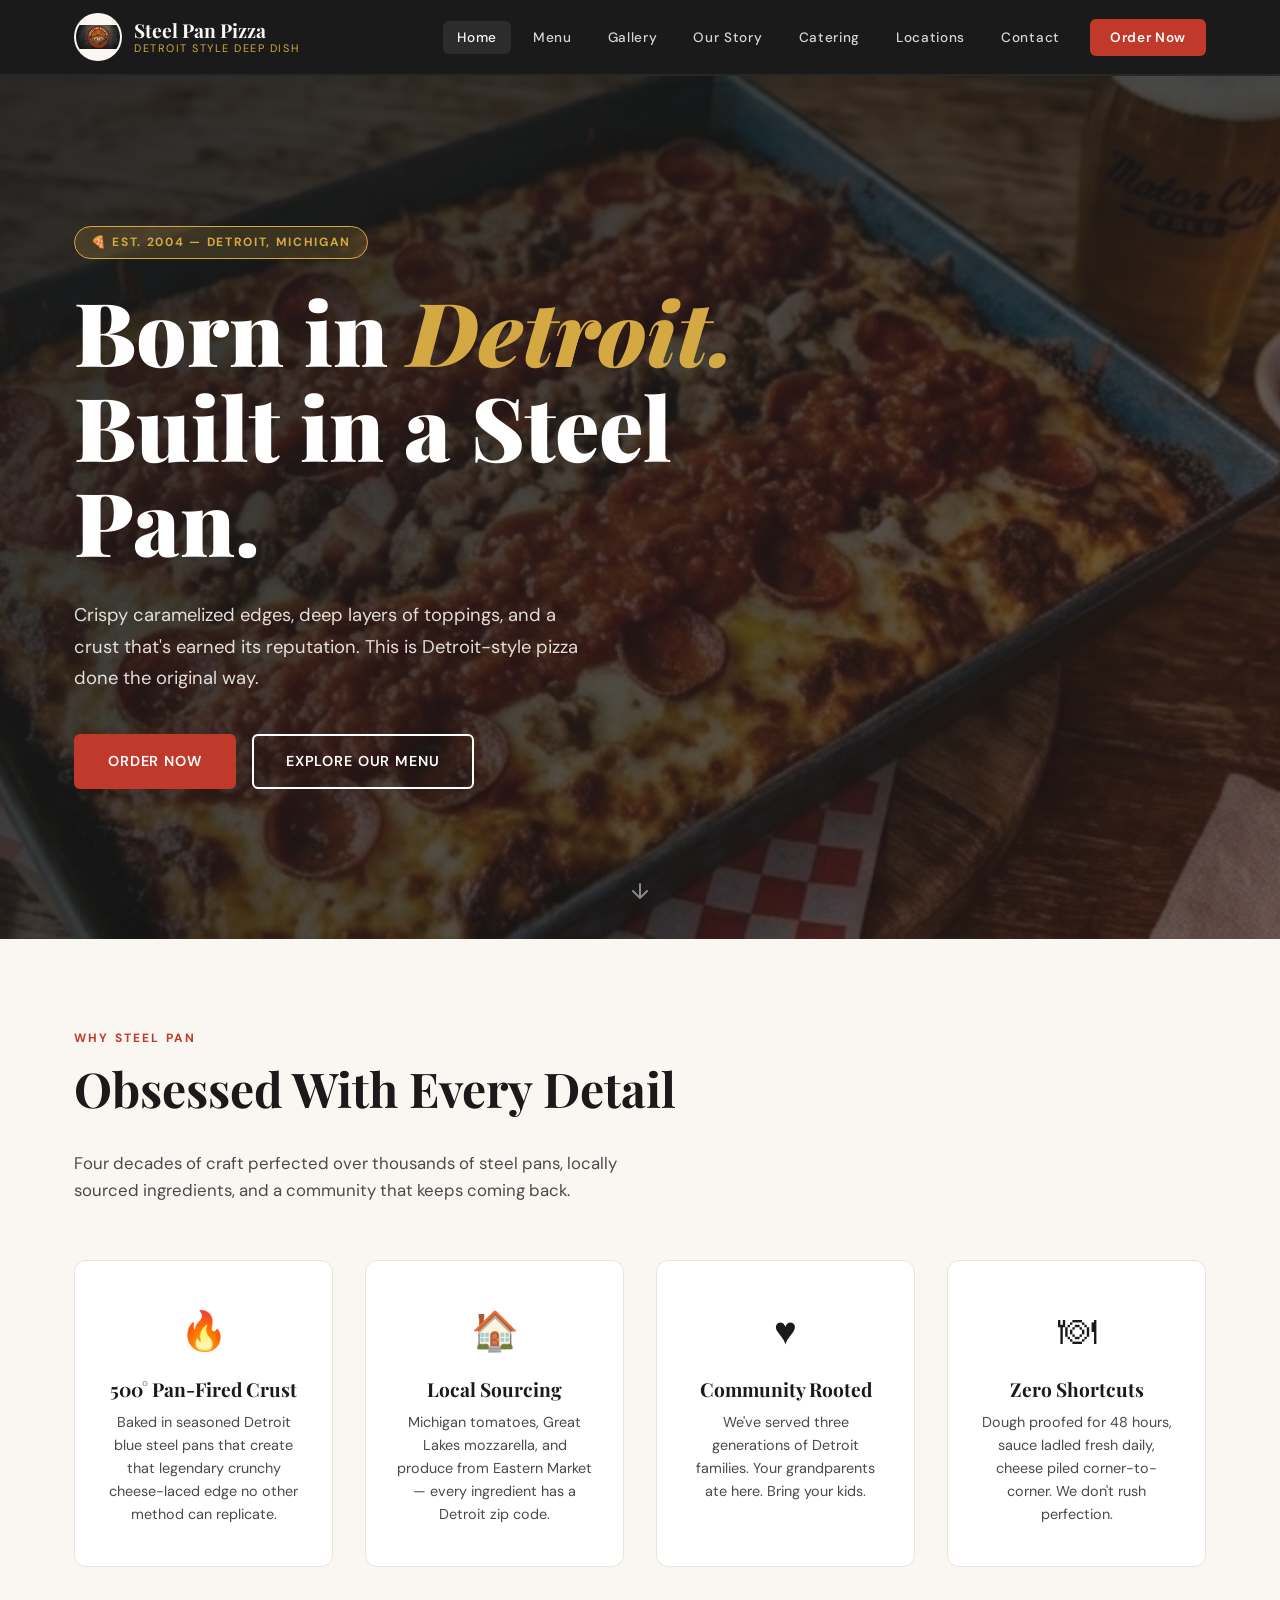
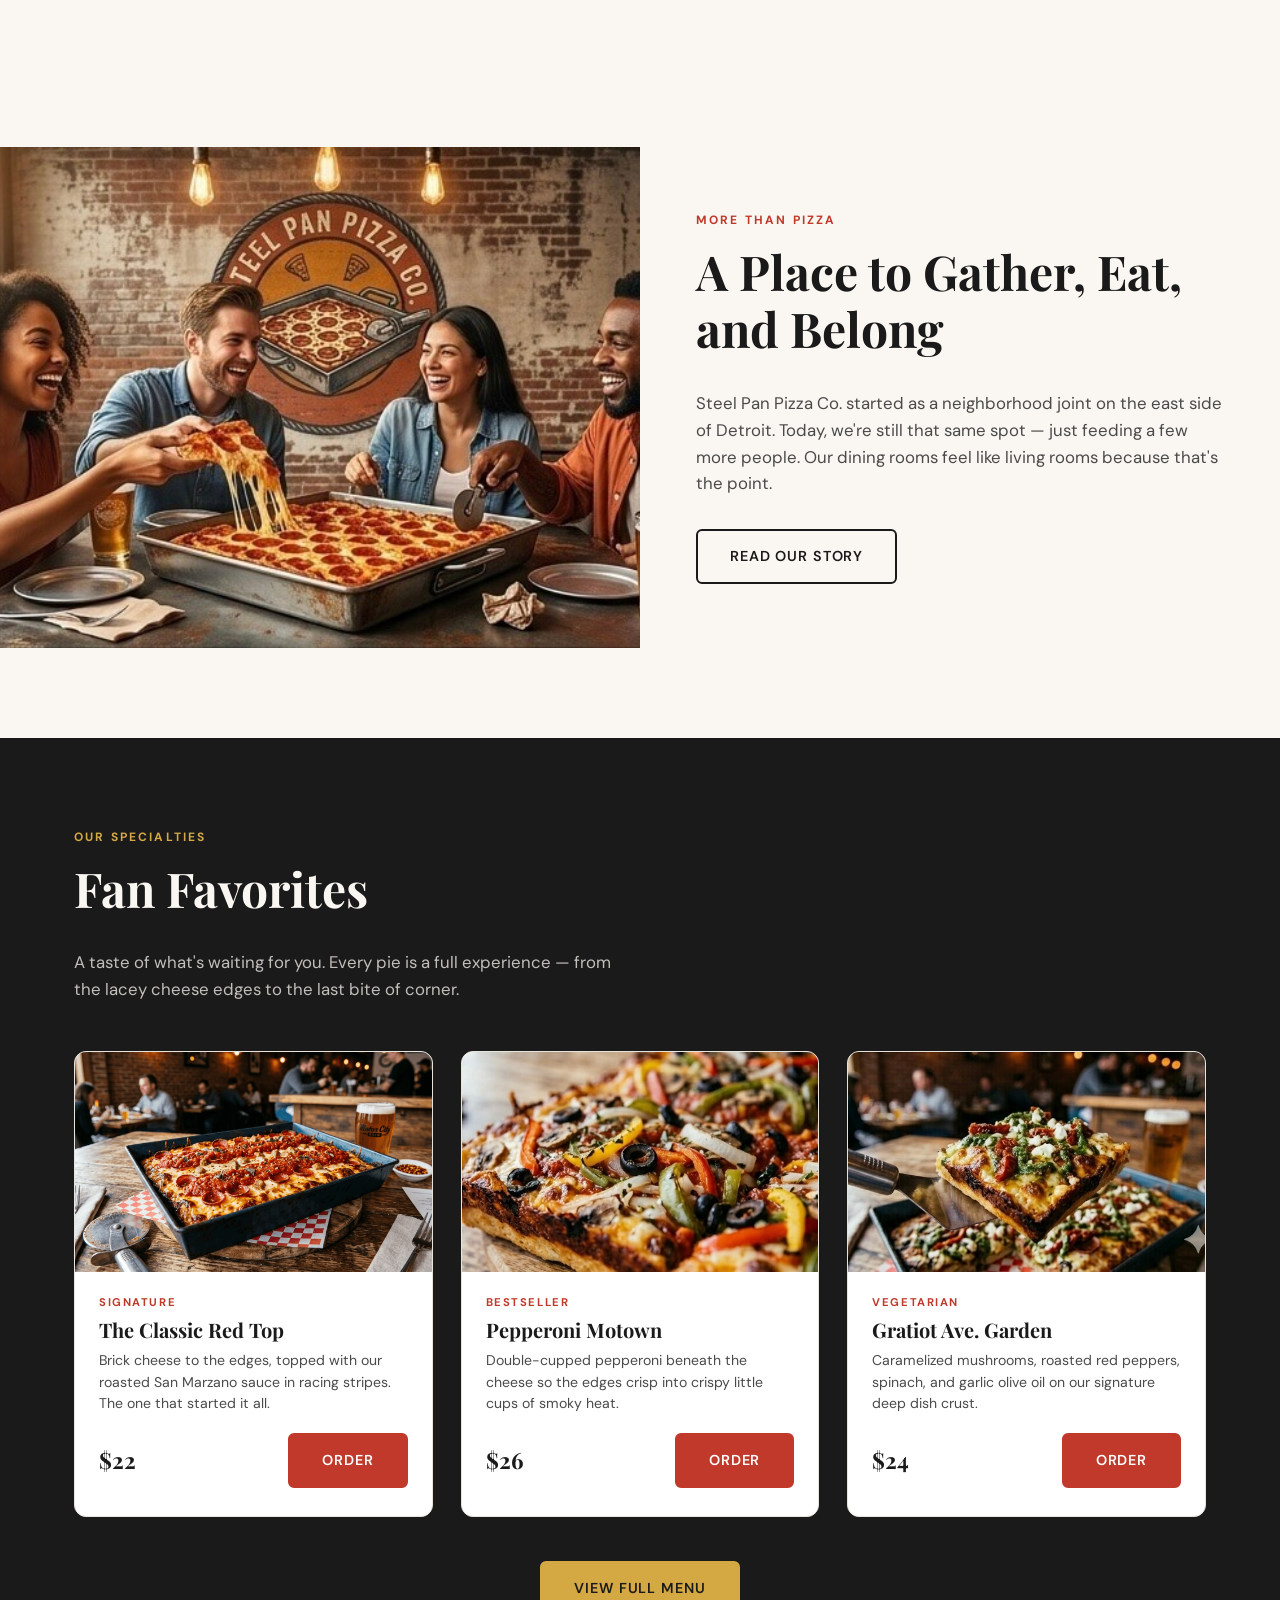
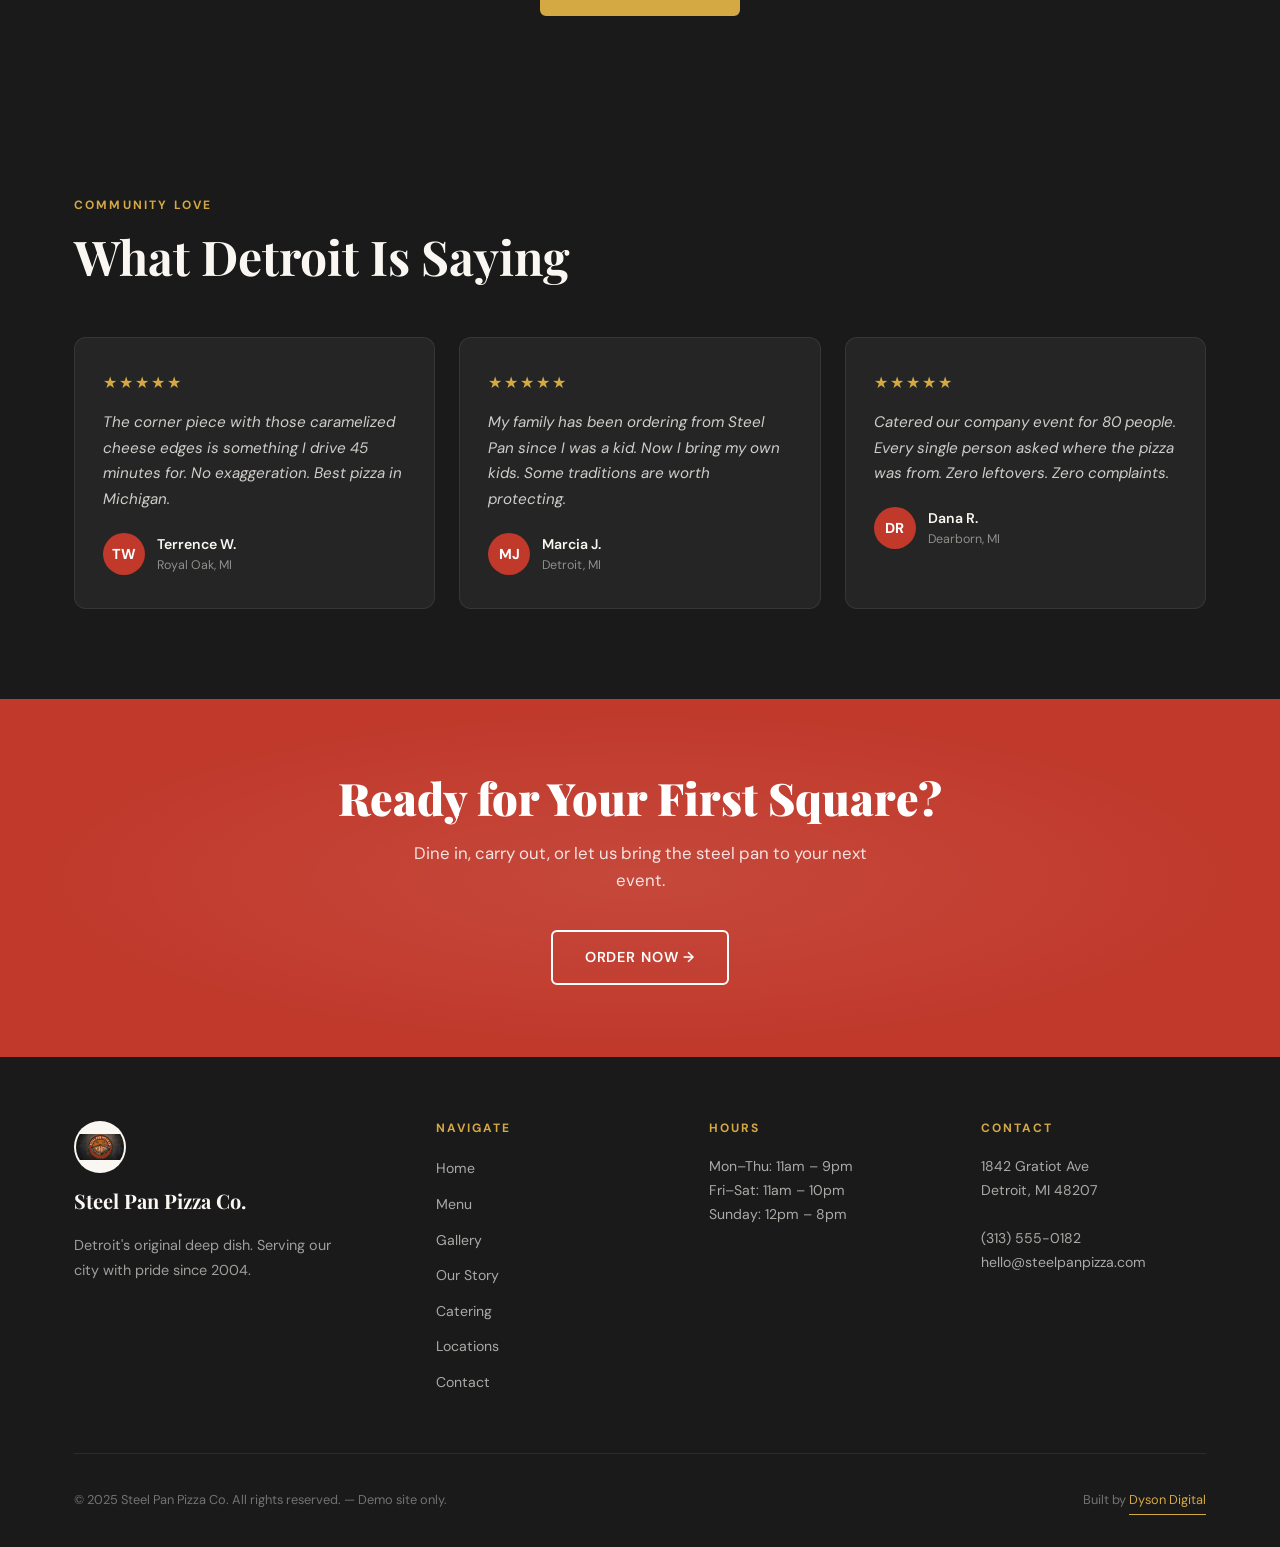
==== commit 060245f1: "Add files via upload" ====
--- a/index.html
+++ b/index.html
@@ -4,346 +4,340 @@
   <meta charset="UTF-8">
   <meta name="viewport" content="width=device-width, initial-scale=1.0">
   <meta name="robots" content="noindex, nofollow">
-  <title>Steel Pan Pizza Co. — Detroit-Style Deep Dish | Home</title>
-  <meta name="description" content="Detroit's home of authentic square deep dish pizza. Crispy edges, caramelized cheese, legendary flavor. Order online or visit us today.">
+  <title>Steel Pan Pizza Co. — Detroit-Style Deep Dish</title>
+  <meta name="description" content="Detroit's original steel pan deep dish pizza. Bold flavors, crispy edges, and community pride baked into every square.">
+  <link rel="stylesheet" href="style.css">
   <link rel="preconnect" href="https://fonts.googleapis.com">
   <link rel="preconnect" href="https://fonts.gstatic.com" crossorigin>
-  <link rel="stylesheet" href="style.css">
-  
 </head>
 <body>
 
-<!-- ══ NAVBAR ══ -->
-<nav class="navbar" role="navigation" aria-label="Main navigation">
-  <div class="navbar__inner">
-    <a href="index.html" class="navbar__logo" aria-label="Steel Pan Pizza Co. Home">
-      <img src="images/pizzalogo.PNG" alt="Steel Pan Pizza Co. Logo">
-      <div class="navbar__logo-text">
-        Steel Pan Pizza Co.
-        <span>Detroit-Style Deep Dish</span>
-      </div>
-    </a>
-    <ul class="navbar__links" role="list">
-      <li><a href="index.html" class="active">Home</a></li>
-      <li><a href="menu.html">Menu</a></li>
-      <li><a href="gallery.html">Gallery</a></li>
-      <li><a href="story.html">Our Story</a></li>
-      <li><a href="catering.html">Catering</a></li>
-      <li><a href="locations.html">Locations</a></li>
-      <li><a href="contact.html">Contact</a></li>
-    </ul>
-    <div class="navbar__cta">
-      <a href="menu.html" class="btn btn--primary demo-trigger">Order Now</a>
-    </div>
-    <button class="navbar__hamburger" aria-label="Open mobile menu" aria-expanded="false" id="hamburgerBtn">
-      <span></span><span></span><span></span>
-    </button>
+  <!-- NAVBAR -->
+  <nav class="navbar" role="navigation" aria-label="Main navigation">
+    <div class="nav-inner">
+      <a href="index.html" class="nav-logo" aria-label="Steel Pan Pizza Co. Home">
+        <img src="images/pizzalogo.PNG" alt="Steel Pan Pizza Co. Logo" class="nav-logo-img">
+        <div class="nav-logo-text">
+          Steel Pan Pizza
+          <span>Detroit Style Deep Dish</span>
+        </div>
+      </a>
+      <ul class="nav-links" role="list">
+        <li><a href="index.html" class="active">Home</a></li>
+        <li><a href="menu.html">Menu</a></li>
+        <li><a href="gallery.html">Gallery</a></li>
+        <li><a href="story.html">Our Story</a></li>
+        <li><a href="catering.html">Catering</a></li>
+        <li><a href="locations.html">Locations</a></li>
+        <li><a href="contact.html">Contact</a></li>
+        <li><a href="#" class="nav-cta demo-trigger">Order Now</a></li>
+      </ul>
+      <button class="hamburger" id="hamburgerBtn" aria-label="Open menu" aria-expanded="false" aria-controls="mobileMenu">
+        <span></span>
+        <span></span>
+        <span></span>
+      </button>
+    </div>
+  </nav>
+
+  <!-- MOBILE MENU -->
+  <div class="mobile-menu" id="mobileMenu" role="dialog" aria-modal="true" aria-label="Mobile navigation" aria-hidden="true">
+    <button class="mobile-menu-close" id="mobileMenuClose" aria-label="Close menu">&#x2715;</button>
+    <a href="index.html">Home</a>
+    <a href="menu.html">Menu</a>
+    <a href="gallery.html">Gallery</a>
+    <a href="story.html">Our Story</a>
+    <a href="catering.html">Catering</a>
+    <a href="locations.html">Locations</a>
+    <a href="contact.html">Contact</a>
+    <a href="#" class="nav-cta-mobile demo-trigger">Order Now</a>
   </div>
-</nav>
-
-<!-- ══ MOBILE MENU ══ -->
-<div class="mobile-menu" id="mobileMenu" aria-hidden="true" role="dialog" aria-modal="true" aria-label="Mobile navigation">
-  <button class="mobile-menu__close" id="menuClose" aria-label="Close menu">✕</button>
-  <a href="index.html">Home</a>
-  <a href="menu.html">Menu</a>
-  <a href="gallery.html">Gallery</a>
-  <a href="story.html">Our Story</a>
-  <a href="catering.html">Catering</a>
-  <a href="locations.html">Locations</a>
-  <a href="contact.html">Contact</a>
-  <div class="mobile-menu__cta">
-    <a href="menu.html" class="btn btn--primary demo-trigger">Order Now</a>
+
+  <!-- HERO -->
+  <section class="hero" aria-label="Hero">
+    <img src="images/herosectionpizza.jpg" alt="Freshly baked Detroit-style deep dish pizza" class="hero-bg">
+    <div class="hero-overlay"></div>
+    <div class="container">
+      <div class="hero-content">
+        <span class="hero-badge">&#127829; Est. 2004 &mdash; Detroit, Michigan</span>
+        <h1 class="hero-title">
+          Born in <em>Detroit.</em><br>
+          Built in a Steel Pan.
+        </h1>
+        <p class="hero-desc">
+          Crispy caramelized edges, deep layers of toppings, and a crust that's earned its reputation. This is Detroit-style pizza done the original way.
+        </p>
+        <div class="hero-actions">
+          <a href="#" class="btn btn-primary demo-trigger">Order Now</a>
+          <a href="menu.html" class="btn btn-outline">Explore Our Menu</a>
+        </div>
+      </div>
+    </div>
+    <div class="hero-scroll" aria-hidden="true">
+      <svg viewBox="0 0 24 24" fill="none" stroke-width="2" stroke-linecap="round" stroke-linejoin="round" aria-hidden="true">
+        <path d="M12 5v14M5 12l7 7 7-7"/>
+      </svg>
+    </div>
+  </section>
+
+  <!-- PILLARS -->
+  <section class="section section--cream" aria-labelledby="pillars-title">
+    <div class="container">
+      <span class="section-label">Why Steel Pan</span>
+      <h2 class="section-title" id="pillars-title">Obsessed With Every Detail</h2>
+      <p class="section-subtitle">Four decades of craft perfected over thousands of steel pans, locally sourced ingredients, and a community that keeps coming back.</p>
+      <div class="pillars-grid">
+        <div class="pillar-card fade-up">
+          <span class="pillar-icon">&#128293;</span>
+          <h3>500° Pan-Fired Crust</h3>
+          <p>Baked in seasoned Detroit blue steel pans that create that legendary crunchy cheese-laced edge no other method can replicate.</p>
+        </div>
+        <div class="pillar-card fade-up">
+          <span class="pillar-icon">&#127968;</span>
+          <h3>Local Sourcing</h3>
+          <p>Michigan tomatoes, Great Lakes mozzarella, and produce from Eastern Market — every ingredient has a Detroit zip code.</p>
+        </div>
+        <div class="pillar-card fade-up">
+          <span class="pillar-icon">&#9829;&#65039;</span>
+          <h3>Community Rooted</h3>
+          <p>We've served three generations of Detroit families. Your grandparents ate here. Bring your kids.</p>
+        </div>
+        <div class="pillar-card fade-up">
+          <span class="pillar-icon">&#127869;</span>
+          <h3>Zero Shortcuts</h3>
+          <p>Dough proofed for 48 hours, sauce ladled fresh daily, cheese piled corner-to-corner. We don't rush perfection.</p>
+        </div>
+      </div>
+    </div>
+  </section>
+
+  <!-- SPLIT: FRIENDS EATING -->
+  <section class="split" aria-label="About Steel Pan Pizza">
+    <img src="images/friendseatingpizza.jpg" alt="Friends sharing Detroit-style pizza" class="split-img" loading="lazy">
+    <div class="split-body">
+      <span class="section-label">More Than Pizza</span>
+      <h2 class="section-title">A Place to Gather, Eat, and Belong</h2>
+      <p class="section-subtitle">Steel Pan Pizza Co. started as a neighborhood joint on the east side of Detroit. Today, we're still that same spot — just feeding a few more people. Our dining rooms feel like living rooms because that's the point.</p>
+      <div>
+        <a href="story.html" class="btn btn-outline-dark">Read Our Story</a>
+      </div>
+    </div>
+  </section>
+
+  <!-- MENU PREVIEW -->
+  <section class="section section--dark" aria-labelledby="menu-preview-title">
+    <div class="container">
+      <span class="section-label">Our Specialties</span>
+      <h2 class="section-title" id="menu-preview-title">Fan Favorites</h2>
+      <p class="section-subtitle">A taste of what's waiting for you. Every pie is a full experience — from the lacey cheese edges to the last bite of corner.</p>
+      <div class="menu-grid mt-48">
+        <article class="menu-card fade-up">
+          <img src="images/menupicture1.PNG" alt="Classic Detroit Red Top pizza" class="menu-card-img" loading="lazy">
+          <div class="menu-card-body">
+            <span class="menu-card-tag">Signature</span>
+            <h3>The Classic Red Top</h3>
+            <p>Brick cheese to the edges, topped with our roasted San Marzano sauce in racing stripes. The one that started it all.</p>
+            <div class="menu-card-footer">
+              <span class="menu-price">$22</span>
+              <a href="#" class="btn btn-primary demo-trigger">Order</a>
+            </div>
+          </div>
+        </article>
+        <article class="menu-card fade-up">
+          <img src="images/menupicture2.jpg" alt="Pepperoni Motown pizza" class="menu-card-img" loading="lazy">
+          <div class="menu-card-body">
+            <span class="menu-card-tag">Bestseller</span>
+            <h3>Pepperoni Motown</h3>
+            <p>Double-cupped pepperoni beneath the cheese so the edges crisp into crispy little cups of smoky heat.</p>
+            <div class="menu-card-footer">
+              <span class="menu-price">$26</span>
+              <a href="#" class="btn btn-primary demo-trigger">Order</a>
+            </div>
+          </div>
+        </article>
+        <article class="menu-card fade-up">
+          <img src="images/menupicture3.jpg" alt="Gratiot Ave Garden pizza" class="menu-card-img" loading="lazy">
+          <div class="menu-card-body">
+            <span class="menu-card-tag">Vegetarian</span>
+            <h3>Gratiot Ave. Garden</h3>
+            <p>Caramelized mushrooms, roasted red peppers, spinach, and garlic olive oil on our signature deep dish crust.</p>
+            <div class="menu-card-footer">
+              <span class="menu-price">$24</span>
+              <a href="#" class="btn btn-primary demo-trigger">Order</a>
+            </div>
+          </div>
+        </article>
+      </div>
+      <div class="mt-44 text-center">
+        <a href="menu.html" class="btn btn-gold">View Full Menu</a>
+      </div>
+    </div>
+  </section>
+
+  <!-- TESTIMONIALS -->
+  <section class="section section--dark" aria-labelledby="reviews-title">
+    <div class="container">
+      <span class="section-label">Community Love</span>
+      <h2 class="section-title" id="reviews-title">What Detroit Is Saying</h2>
+      <div class="testimonials-grid">
+        <div class="testimonial-card fade-up">
+          <div class="testimonial-stars">&#9733;&#9733;&#9733;&#9733;&#9733;</div>
+          <p>The corner piece with those caramelized cheese edges is something I drive 45 minutes for. No exaggeration. Best pizza in Michigan.</p>
+          <div class="testimonial-author">
+            <div class="testimonial-avatar">TW</div>
+            <div>
+              <div class="testimonial-name">Terrence W.</div>
+              <div class="testimonial-location">Royal Oak, MI</div>
+            </div>
+          </div>
+        </div>
+        <div class="testimonial-card fade-up">
+          <div class="testimonial-stars">&#9733;&#9733;&#9733;&#9733;&#9733;</div>
+          <p>My family has been ordering from Steel Pan since I was a kid. Now I bring my own kids. Some traditions are worth protecting.</p>
+          <div class="testimonial-author">
+            <div class="testimonial-avatar">MJ</div>
+            <div>
+              <div class="testimonial-name">Marcia J.</div>
+              <div class="testimonial-location">Detroit, MI</div>
+            </div>
+          </div>
+        </div>
+        <div class="testimonial-card fade-up">
+          <div class="testimonial-stars">&#9733;&#9733;&#9733;&#9733;&#9733;</div>
+          <p>Catered our company event for 80 people. Every single person asked where the pizza was from. Zero leftovers. Zero complaints.</p>
+          <div class="testimonial-author">
+            <div class="testimonial-avatar">DR</div>
+            <div>
+              <div class="testimonial-name">Dana R.</div>
+              <div class="testimonial-location">Dearborn, MI</div>
+            </div>
+          </div>
+        </div>
+      </div>
+    </div>
+  </section>
+
+  <!-- CTA BAND -->
+  <div class="cta-band">
+    <h2>Ready for Your First Square?</h2>
+    <p>Dine in, carry out, or let us bring the steel pan to your next event.</p>
+    <a href="#" class="btn btn-outline demo-trigger">Order Now &rarr;</a>
   </div>
-</div>
-
-<!-- ══ HERO ══ -->
-<section class="hero" aria-labelledby="heroTitle">
-  <div class="hero__bg">
-    <img src="images/herosectionpizza.jpg" alt="Steel Pan Detroit deep dish pizza fresh from the oven">
+
+  <!-- FOOTER -->
+  <footer class="footer">
+    <div class="container">
+      <div class="footer-grid">
+        <div class="footer-brand">
+          <img src="images/pizzalogo.PNG" alt="Steel Pan Pizza Co." class="footer-logo-img" loading="lazy">
+          <div class="footer-logo-name">Steel Pan Pizza Co.</div>
+          <p>Detroit's original deep dish. Serving our city with pride since 2004.</p>
+        </div>
+        <div class="footer-col">
+          <h4>Navigate</h4>
+          <ul>
+            <li><a href="index.html">Home</a></li>
+            <li><a href="menu.html">Menu</a></li>
+            <li><a href="gallery.html">Gallery</a></li>
+            <li><a href="story.html">Our Story</a></li>
+            <li><a href="catering.html">Catering</a></li>
+            <li><a href="locations.html">Locations</a></li>
+            <li><a href="contact.html">Contact</a></li>
+          </ul>
+        </div>
+        <div class="footer-col">
+          <h4>Hours</h4>
+          <p>Mon&ndash;Thu: 11am &ndash; 9pm<br>
+          Fri&ndash;Sat: 11am &ndash; 10pm<br>
+          Sunday: 12pm &ndash; 8pm</p>
+        </div>
+        <div class="footer-col">
+          <h4>Contact</h4>
+          <p>1842 Gratiot Ave<br>
+          Detroit, MI 48207<br><br>
+          (313) 555-0182<br>
+          hello@steelpanpizza.com</p>
+        </div>
+      </div>
+      <div class="footer-bottom">
+        <p>&copy; 2025 Steel Pan Pizza Co. All rights reserved. &mdash; Demo site only.</p>
+        <p>Built by <a href="https://dysondigital.com" target="_blank" rel="noopener noreferrer">Dyson Digital</a></p>
+      </div>
+    </div>
+  </footer>
+
+  <!-- DEMO MODAL -->
+  <div class="demo-modal-bg" id="demoModal" role="dialog" aria-modal="true" aria-labelledby="demoModalTitle">
+    <div class="demo-modal">
+      <span class="demo-modal-icon">&#128203;</span>
+      <h2 id="demoModalTitle">Demo Site Notice</h2>
+      <p>This is a <strong>demo site</strong> built for portfolio display purposes only. No orders can be placed, and no transactions will be processed.</p>
+      <button class="demo-modal-close-btn" id="demoModalClose">Got It</button>
+      <p class="demo-modal-built">Built by <strong>Dyson Digital</strong></p>
+    </div>
   </div>
-  <div class="hero__overlay" aria-hidden="true"></div>
-  <div class="hero__content">
-    <div class="hero__badge">🏭 Born & Raised in Detroit</div>
-    <h1 class="hero__title" id="heroTitle">
-      Pizza Built in a<br><em>Steel Pan.</em>
-    </h1>
-    <p class="hero__sub">Crispy caramelized edges. Thick focaccia-style crust. Cheese pressed all the way to the pan. This is Detroit — and this is how we do it.</p>
-    <div class="hero__actions">
-      <a href="menu.html" class="btn btn--primary demo-trigger">Order Now</a>
-      <a href="story.html" class="btn btn--outline">Our Story</a>
-    </div>
-  </div>
-</section>
-
-<!-- ══ STRIP ══ -->
-<div class="strip" role="complementary" aria-label="Key facts">
-  <div class="strip__inner">
-    <div class="strip__item">
-      <svg width="18" height="18" fill="none" viewBox="0 0 24 24" stroke="currentColor" stroke-width="2" aria-hidden="true"><path stroke-linecap="round" stroke-linejoin="round" d="M17.657 16.657L13.414 20.9a1.998 1.998 0 01-2.827 0l-4.244-4.243a8 8 0 1111.314 0z"/></svg>
-      3 Detroit Locations
-    </div>
-    <div class="strip__item">
-      <svg width="18" height="18" fill="none" viewBox="0 0 24 24" stroke="currentColor" stroke-width="2" aria-hidden="true"><path stroke-linecap="round" stroke-linejoin="round" d="M12 8v4l3 3m6-3a9 9 0 11-18 0 9 9 0 0118 0z"/></svg>
-      Open Daily 11am–11pm
-    </div>
-    <div class="strip__item">
-      <svg width="18" height="18" fill="none" viewBox="0 0 24 24" stroke="currentColor" stroke-width="2" aria-hidden="true"><path stroke-linecap="round" stroke-linejoin="round" d="M11.049 2.927c.3-.921 1.603-.921 1.902 0l1.519 4.674a1 1 0 00.95.69h4.915c.969 0 1.371 1.24.588 1.81l-3.976 2.888a1 1 0 00-.363 1.118l1.518 4.674c.3.922-.755 1.688-1.538 1.118l-3.976-2.888a1 1 0 00-1.176 0l-3.976 2.888c-.783.57-1.838-.197-1.538-1.118l1.518-4.674a1 1 0 00-.363-1.118l-3.976-2.888c-.784-.57-.38-1.81.588-1.81h4.914a1 1 0 00.951-.69l1.519-4.674z"/></svg>
-      4.9★ — 2,400+ Reviews
-    </div>
-    <div class="strip__item">
-      <svg width="18" height="18" fill="none" viewBox="0 0 24 24" stroke="currentColor" stroke-width="2" aria-hidden="true"><path stroke-linecap="round" stroke-linejoin="round" d="M9 12l2 2 4-4m5.618-4.016A11.955 11.955 0 0112 2.944a11.955 11.955 0 01-8.618 3.04A12.02 12.02 0 003 9c0 5.591 3.824 10.29 9 11.622 5.176-1.332 9-6.03 9-11.622 0-1.042-.133-2.052-.382-3.016z"/></svg>
-      Fresh Ingredients Daily
-    </div>
-  </div>
-</div>
-
-<!-- ══ FEATURES ══ -->
-<div class="features" role="list" aria-label="Why Steel Pan">
-  <div class="feature-item fade-up" role="listitem">
-    <span class="feature-item__icon" aria-hidden="true">🔲</span>
-    <div class="feature-item__title">The Square Advantage</div>
-    <p class="feature-item__text">Every corner is a crispy, caramelized edge — the most coveted bite in pizza history. In our pan, every slice gets one.</p>
-  </div>
-  <div class="feature-item fade-up" role="listitem">
-    <span class="feature-item__icon" aria-hidden="true">🧀</span>
-    <div class="feature-item__title">Cheese-First Method</div>
-    <p class="feature-item__text">We layer Wisconsin brick cheese directly on the dough, then sauce on top. It's the Detroit way, and it creates magic.</p>
-  </div>
-  <div class="feature-item fade-up" role="listitem">
-    <span class="feature-item__icon" aria-hidden="true">🏭</span>
-    <div class="feature-item__title">Authentic Detroit Pride</div>
-    <p class="feature-item__text">This style was born in the Motor City in the 1940s. We honor that legacy with every pie we pull from the oven.</p>
-  </div>
-</div>
-
-<!-- ══ SPLIT SECTION 1 ══ -->
-<section class="split" aria-labelledby="split1Title">
-  <div class="split__img">
-    <img src="images/friendseatingpizza.jpg" alt="Friends enjoying Steel Pan Pizza together" loading="lazy">
-  </div>
-  <div class="split__content">
-    <span class="section-eyebrow">The Experience</span>
-    <h2 id="split1Title" class="section-title">More Than a Meal.<br>It's a Detroit Ritual.</h2>
-    <div class="divider"></div>
-    <p class="section-subtitle">From the moment that pan hits your table to the last cheesy bite, Steel Pan Pizza is an experience worth savoring. Gather the crew. Grab your corner piece. This is Detroit pizza done right.</p>
-    <div style="margin-top: 2rem; display: flex; gap: 1rem; flex-wrap: wrap;">
-      <a href="story.html" class="btn btn--outline-dark">Read Our Story</a>
-      <a href="locations.html" class="btn btn--primary">Find a Location</a>
-    </div>
-  </div>
-</section>
-
-<!-- ══ MENU PREVIEW ══ -->
-<section class="menu-preview" aria-labelledby="menuPreviewTitle">
-  <div class="container">
-    <div class="text-center" style="margin-bottom: 1rem;">
-      <span class="section-eyebrow">Fresh From the Oven</span>
-      <h2 id="menuPreviewTitle" class="section-title">Our Most-Loved Pies</h2>
-      <p class="section-subtitle" style="margin: 0 auto;">Square, deep, and absolutely loaded. Browse our most popular Detroit-style creations.</p>
-    </div>
-    <div class="menu-preview__grid">
-      <article class="card fade-up">
-        <img class="card__img" src="images/menupicture1.PNG" alt="Detroit Classic pizza" loading="lazy">
-        <div class="card__body">
-          <div class="card__label">Signature</div>
-          <div class="card__title">The Detroit Classic</div>
-          <p class="card__desc">Wisconsin brick cheese, house red sauce, pepperoni cupped &amp; crispy.</p>
-          <div class="card__price">from $18</div>
-        </div>
-      </article>
-      <article class="card fade-up">
-        <img class="card__img" src="images/menupicture2.jpg" alt="Corner King pizza" loading="lazy">
-        <div class="card__body">
-          <div class="card__label">Fan Favorite</div>
-          <div class="card__title">Corner King</div>
-          <p class="card__desc">Extra cheese edges, Italian sausage, roasted peppers, garlic finish.</p>
-          <div class="card__price">from $21</div>
-        </div>
-      </article>
-      <article class="card fade-up">
-        <img class="card__img" src="images/menupicture3.jpg" alt="Motor City White pizza" loading="lazy">
-        <div class="card__body">
-          <div class="card__label">Chef's Pick</div>
-          <div class="card__title">Motor City White</div>
-          <p class="card__desc">Ricotta, mozzarella, roasted garlic cream, fresh basil, sea salt.</p>
-          <div class="card__price">from $20</div>
-        </div>
-      </article>
-      <article class="card fade-up">
-        <img class="card__img" src="images/menupicture4.jpg" alt="The Rustbelt pizza" loading="lazy">
-        <div class="card__body">
-          <div class="card__label">New Arrival</div>
-          <div class="card__title">The Rustbelt</div>
-          <p class="card__desc">Smoked brisket, caramelized onion, pickled jalapeño, smoky BBQ sauce.</p>
-          <div class="card__price">from $24</div>
-        </div>
-      </article>
-    </div>
-    <div style="text-align: center; margin-top: 2.5rem;">
-      <a href="menu.html" class="btn btn--outline-dark">View Full Menu</a>
-    </div>
-  </div>
-</section>
-
-<!-- ══ SPLIT SECTION 2 ══ -->
-<section class="split split--reverse" style="background: var(--warm-gray);" aria-labelledby="split2Title">
-  <div class="split__img">
-    <img src="images/womaneatinpizza.jpg" alt="Woman enjoying a slice of Detroit pizza" loading="lazy">
-  </div>
-  <div class="split__content">
-    <span class="section-eyebrow">Big Events, Big Pans</span>
-    <h2 id="split2Title" class="section-title">Catering That<br>Feeds the Whole Block.</h2>
-    <div class="divider"></div>
-    <p class="section-subtitle">Corporate lunches, weddings, birthday parties — we bring the pans, you bring the people. Our catering team handles everything so you can enjoy the party.</p>
-    <div style="margin-top: 2rem;">
-      <a href="catering.html" class="btn btn--primary demo-trigger">Request a Quote</a>
-    </div>
-  </div>
-</section>
-
-<!-- ══ TESTIMONIALS ══ -->
-<section class="testimonials" aria-labelledby="testimonialsTitle">
-  <div class="container">
-    <div class="text-center">
-      <span class="section-eyebrow" style="color: var(--gold);">What Detroit Says</span>
-      <h2 id="testimonialsTitle" class="section-title" style="color: var(--cream);">The City Speaks.</h2>
-    </div>
-    <div class="testimonial-grid">
-      <div class="testimonial-card fade-up">
-        <div class="testimonial-card__stars">★★★★★</div>
-        <p class="testimonial-card__text">"I've had pizza all over the country and nothing comes close to that caramelized corner crust. Steel Pan is the real deal — Detroit through and through."</p>
-        <div class="testimonial-card__author">— Marcus T., Midtown Detroit</div>
-      </div>
-      <div class="testimonial-card fade-up">
-        <div class="testimonial-card__stars">★★★★★</div>
-        <p class="testimonial-card__text">"We ordered 12 pans for our office party. Every single one was gone in 20 minutes. The catering team was professional and on time. Will absolutely book again."</p>
-        <div class="testimonial-card__author">— Jennifer R., Corktown</div>
-      </div>
-      <div class="testimonial-card fade-up">
-        <div class="testimonial-card__stars">★★★★★</div>
-        <p class="testimonial-card__text">"The Motor City White is a religious experience. I drive 45 minutes from Ann Arbor just for this pizza. Thick crust, perfect garlic cream — absolutely worth it every time."</p>
-        <div class="testimonial-card__author">— Devon K., Ann Arbor</div>
-      </div>
-    </div>
-  </div>
-</section>
-
-<!-- ══ CTA BANNER ══ -->
-<section class="cta-banner" aria-labelledby="ctaBannerTitle">
-  <div class="container" style="position: relative; z-index: 1;">
-    <h2 class="cta-banner__title" id="ctaBannerTitle">Ready to Taste Detroit?</h2>
-    <p class="cta-banner__sub">Order online, pick up in-store, or let us cater your next event.</p>
-    <div style="display: flex; gap: 1rem; justify-content: center; flex-wrap: wrap;">
-      <a href="menu.html" class="btn btn--outline demo-trigger">Order Online</a>
-      <a href="catering.html" class="btn demo-trigger" style="background:#fff; color:var(--red);">Plan Catering</a>
-    </div>
-  </div>
-</section>
-
-<!-- ══ FOOTER ══ -->
-<footer class="footer" role="contentinfo">
-  <div class="container">
-    <div class="footer__grid">
-      <div class="footer__brand">
-        <img src="images/pizzalogo.PNG" alt="Steel Pan Pizza Co." loading="lazy">
-        <p>Detroit's home of authentic square deep dish since 2011. Crispy edges. Caramelized cheese. Built in a steel pan.</p>
-        <div class="footer__social" aria-label="Social media links">
-          <a href="#" aria-label="Facebook">f</a>
-          <a href="#" aria-label="Instagram">ig</a>
-          <a href="#" aria-label="Twitter/X">x</a>
-        </div>
-      </div>
-      <div>
-        <div class="footer__col-title">Navigate</div>
-        <ul class="footer__links" role="list">
-          <li><a href="index.html">Home</a></li>
-          <li><a href="menu.html">Menu</a></li>
-          <li><a href="gallery.html">Gallery</a></li>
-          <li><a href="story.html">Our Story</a></li>
-          <li><a href="catering.html">Catering</a></li>
-          <li><a href="locations.html">Locations</a></li>
-          <li><a href="contact.html">Contact</a></li>
-        </ul>
-      </div>
-      <div>
-        <div class="footer__col-title">Hours</div>
-        <address class="footer__address" style="font-style: normal;">
-          <strong>Mon–Thu</strong> 11am – 10pm<br>
-          <strong>Fri–Sat</strong> 11am – 11pm<br>
-          <strong>Sunday</strong> 12pm – 9pm
-        </address>
-      </div>
-      <div>
-        <div class="footer__col-title">Detroit HQ</div>
-        <address class="footer__address" style="font-style: normal;">
-          <strong>Midtown Location</strong>
-          4521 Woodward Ave<br>
-          Detroit, MI 48201<br><br>
-          <a href="tel:+13135550192" style="color: var(--gold);">(313) 555-0192</a><br>
-          <a href="mailto:hello@steelpanpizza.com" style="color: var(--gold);">hello@steelpanpizza.com</a>
-        </address>
-      </div>
-    </div>
-    <div class="footer__bottom">
-      <span>© 2024 Steel Pan Pizza Co. All rights reserved.</span>
-      <span>Built by <a href="https://www.dysondigital.com" target="_blank" rel="noopener">Dyson Digital</a></span>
-    </div>
-  </div>
-</footer>
-
-<!-- ══ DEMO MODAL ══ -->
-<div class="demo-modal-overlay" id="demoModal" role="dialog" aria-modal="true" aria-labelledby="demoModalTitle">
-  <div class="demo-modal">
-    <div class="demo-modal__icon" aria-hidden="true">🍕</div>
-    <h2 class="demo-modal__title" id="demoModalTitle">Demo Site Only</h2>
-    <p class="demo-modal__body">This is a demo site for display purposes only. No orders can be placed.</p>
-    <p class="demo-modal__credit">Built by Dyson Digital</p>
-    <button class="demo-modal__close" id="demoClose">Got It</button>
-  </div>
-</div>
-
-<script>
-  // ── DEMO MODAL ──
-  const demoModal = document.getElementById('demoModal');
-  const demoClose = document.getElementById('demoClose');
-  document.querySelectorAll('.demo-trigger').forEach(btn => {
-    btn.addEventListener('click', e => { e.preventDefault(); demoModal.classList.add('is-active'); });
-  });
-  demoClose.addEventListener('click', () => demoModal.classList.remove('is-active'));
-  demoModal.addEventListener('click', e => { if (e.target === demoModal) demoModal.classList.remove('is-active'); });
-  document.addEventListener('keydown', e => { if (e.key === 'Escape') demoModal.classList.remove('is-active'); });
-
-  // ── SCROLL ANIMATIONS ──
-  const observer = new IntersectionObserver(entries => {
-    entries.forEach(entry => { if (entry.isIntersecting) { entry.target.classList.add('is-visible'); observer.unobserve(entry.target); } });
-  }, { threshold: 0.12 });
-  document.querySelectorAll('.fade-up').forEach(el => observer.observe(el));
-</script>
-
-<!-- ══ MOBILE NAV (Gold Standard — bottom of body) ══ -->
-<script>
-  const hamburgerBtn = document.getElementById('hamburgerBtn');
-  const mobileMenu   = document.getElementById('mobileMenu');
-  const menuClose    = document.getElementById('menuClose');
-
-  function openMenu() {
-    mobileMenu.classList.add('is-open');
-    requestAnimationFrame(() => mobileMenu.setAttribute('aria-hidden', 'false'));
-    hamburgerBtn.setAttribute('aria-expanded', 'true');
-    document.body.style.overflow = 'hidden';
-  }
-
-  function closeMenu() {
-    mobileMenu.setAttribute('aria-hidden', 'true');
-    hamburgerBtn.setAttribute('aria-expanded', 'false');
-    document.body.style.overflow = '';
-    setTimeout(() => mobileMenu.classList.remove('is-open'), 300);
-  }
-
-  hamburgerBtn.addEventListener('click', openMenu);
-  menuClose.addEventListener('click', closeMenu);
-  mobileMenu.addEventListener('click', (e) => { if (e.target.closest('a')) closeMenu(); });
-  document.addEventListener('keydown', e => { if (e.key === 'Escape') closeMenu(); });
-</script>
+
+  <!-- NAV SCRIPT — bottom of body per Gold Standard -->
+  <script>
+    const hamburgerBtn = document.getElementById('hamburgerBtn');
+    const mobileMenu = document.getElementById('mobileMenu');
+    const mobileMenuClose = document.getElementById('mobileMenuClose');
+
+    function openMenu() {
+      mobileMenu.classList.add('is-open');
+      mobileMenu.setAttribute('aria-hidden', 'false');
+      hamburgerBtn.setAttribute('aria-expanded', 'true');
+      document.body.style.overflow = 'hidden';
+    }
+
+    function closeMenu() {
+      mobileMenu.classList.remove('is-open');
+      mobileMenu.setAttribute('aria-hidden', 'true');
+      hamburgerBtn.setAttribute('aria-expanded', 'false');
+      document.body.style.overflow = '';
+    }
+
+    hamburgerBtn.addEventListener('click', openMenu);
+    mobileMenuClose.addEventListener('click', closeMenu);
+
+    mobileMenu.addEventListener('click', (e) => {
+      if (e.target.closest('a')) closeMenu();
+    });
+
+    document.addEventListener('keydown', (e) => {
+      if (e.key === 'Escape') closeMenu();
+    });
+
+    // Demo Modal
+    const demoModal = document.getElementById('demoModal');
+    const demoModalClose = document.getElementById('demoModalClose');
+
+    document.querySelectorAll('.demo-trigger').forEach(btn => {
+      btn.addEventListener('click', (e) => {
+        e.preventDefault();
+        demoModal.classList.add('is-open');
+      });
+    });
+
+    demoModalClose.addEventListener('click', () => {
+      demoModal.classList.remove('is-open');
+    });
+
+    demoModal.addEventListener('click', (e) => {
+      if (e.target === demoModal) demoModal.classList.remove('is-open');
+    });
+
+    // Scroll Animations
+    const fadeEls = document.querySelectorAll('.fade-up');
+    const observer = new IntersectionObserver((entries) => {
+      entries.forEach(entry => {
+        if (entry.isIntersecting) {
+          entry.target.classList.add('is-visible');
+          observer.unobserve(entry.target);
+        }
+      });
+    }, { threshold: 0.12 });
+    fadeEls.forEach(el => observer.observe(el));
+  </script>
 </body>
 </html>
--- a/style.css
+++ b/style.css
@@ -1,254 +1,277 @@
-/* ═══════════════════════════════════════════════
-   STEEL PAN PIZZA CO. — SHARED STYLESHEET
-   Built by Dyson Digital
-═══════════════════════════════════════════════ */
-
-@import url('https://fonts.googleapis.com/css2?family=Playfair+Display:ital,wght@0,400;0,600;0,700;0,900;1,400;1,700&family=DM+Sans:wght@300;400;500;600&display=swap');
-
-/* ── CSS VARIABLES ───────────────────────────── */
+/* ============================================================
+   STEEL PAN PIZZA CO. — Shared Stylesheet
+   Dyson Digital Gold Standard
+   ============================================================ */
+
+/* --- Google Fonts --- */
+@import url('https://fonts.googleapis.com/css2?family=Playfair+Display:ital,wght@0,400;0,600;0,700;0,900;1,400;1,700&family=DM+Sans:wght@300;400;500;600;700&display=swap');
+
+/* --- CSS Variables --- */
 :root {
   --cream:      #faf7f2;
   --charcoal:   #1a1a1a;
   --red:        #c0392b;
   --red-dark:   #a93226;
-  --red-light:  #e74c3c;
-  --gold:       #d4a849;
-  --warm-gray:  #f0ebe3;
-  --mid-gray:   #6b6460;
-  --border:     rgba(26,26,26,0.1);
-
-  --font-head:  'Playfair Display', Georgia, serif;
-  --font-body:  'DM Sans', sans-serif;
-
-  --nav-h:      72px;
-  --radius:     4px;
-  --shadow-sm:  0 2px 12px rgba(0,0,0,0.08);
-  --shadow-md:  0 8px 32px rgba(0,0,0,0.14);
-  --shadow-lg:  0 20px 60px rgba(0,0,0,0.22);
-
-  --z-nav:      999;
-  --z-menu:     1000;
-  --z-close:    1001;
-  --z-modal:    1100;
-}
-
-/* ── RESET & BASE ───────────────────────────── */
-*, *::before, *::after { box-sizing: border-box; margin: 0; padding: 0; }
-
-html { scroll-behavior: smooth; font-size: 16px; }
+  --gold:       #d4a843;
+  --gold-light: #e8c76a;
+  --mid-gray:   #4a4a4a;
+  --light-gray: #e8e4dc;
+  --white:      #ffffff;
+
+  --font-head: 'Playfair Display', Georgia, serif;
+  --font-body: 'DM Sans', sans-serif;
+
+  --radius:  6px;
+  --radius-lg: 12px;
+  --shadow:  0 4px 24px rgba(0,0,0,0.12);
+  --shadow-lg: 0 12px 48px rgba(0,0,0,0.18);
+
+  --nav-h: 76px;
+  --transition: 0.3s ease;
+}
+
+/* --- Reset & Base --- */
+*, *::before, *::after {
+  box-sizing: border-box;
+  margin: 0;
+  padding: 0;
+}
+
+html {
+  scroll-behavior: smooth;
+  font-size: 16px;
+}
 
 body {
   font-family: var(--font-body);
-  background: var(--cream);
+  background-color: var(--cream);
   color: var(--charcoal);
   line-height: 1.6;
   overflow-x: hidden;
-  -webkit-font-smoothing: antialiased;
 }
 
 img {
+  display: block;
   max-width: 100%;
   height: auto;
-  display: block;
-}
-
-a { color: inherit; text-decoration: none; }
-
-ul { list-style: none; }
-
-/* ── TYPOGRAPHY ──────────────────────────────── */
-h1, h2, h3, h4, h5 {
+}
+
+a {
+  color: inherit;
+  text-decoration: none;
+}
+
+ul {
+  list-style: none;
+}
+
+/* --- Typography --- */
+h1, h2, h3, h4, h5, h6 {
   font-family: var(--font-head);
   line-height: 1.2;
-  color: var(--charcoal);
-  overflow: visible;
+  color: inherit;
   opacity: 1;
 }
 
 p {
+  opacity: 1;
   line-height: 1.6;
-  opacity: 1;
-  overflow: visible;
-}
-
-.section-eyebrow {
+  overflow: visible;
+}
+
+/* --- Utility --- */
+.container {
+  width: 100%;
+  max-width: 1180px;
+  margin-left: auto;
+  margin-right: auto;
+  padding-left: 24px;
+  padding-right: 24px;
+}
+
+.section {
+  padding-top: 80px;
+  padding-bottom: 80px;
+  padding-left: 20px;
+  padding-right: 20px;
+}
+
+.section--dark {
+  background-color: var(--charcoal);
+  color: var(--cream);
+}
+
+.section--cream {
+  background-color: var(--cream);
+  color: var(--charcoal);
+}
+
+.section--red {
+  background-color: var(--red);
+  color: var(--white);
+}
+
+.section-label {
   font-family: var(--font-body);
-  font-size: 0.72rem;
-  font-weight: 600;
+  font-size: 0.75rem;
+  font-weight: 700;
   letter-spacing: 0.18em;
   text-transform: uppercase;
   color: var(--red);
   display: block;
-  margin-bottom: 0.75rem;
-  opacity: 1;
+  margin-bottom: 12px;
+  opacity: 1;
+}
+
+.section--dark .section-label {
+  color: var(--gold);
 }
 
 .section-title {
-  font-size: clamp(2rem, 4vw, 3.2rem);
-  font-weight: 700;
-  margin-bottom: 1rem;
-  opacity: 1;
+  font-family: var(--font-head);
+  font-size: clamp(2rem, 4vw, 3rem);
+  font-weight: 700;
+  margin-bottom: 20px;
+  opacity: 1;
+  overflow: visible;
 }
 
 .section-subtitle {
-  font-size: 1.1rem;
+  font-size: 1.05rem;
   color: var(--mid-gray);
   max-width: 560px;
+  opacity: 1;
+  overflow: visible;
   line-height: 1.6;
-  opacity: 1;
-}
-
-/* ── LAYOUT HELPERS ─────────────────────────── */
-.container {
-  width: 100%;
-  max-width: 1200px;
-  margin: 0 auto;
-  padding: 0 2rem;
-}
-
-.container--wide {
-  max-width: 1440px;
-  margin: 0 auto;
-  padding: 0 2rem;
-}
-
-.section {
-  padding: 6rem 0;
-}
-
-.section--dark {
-  background: var(--charcoal);
-  color: var(--cream);
-}
-
-.section--dark h1,
-.section--dark h2,
-.section--dark h3,
-.section--dark h4,
-.section--dark p {
-  color: var(--cream);
-}
-
-.section--warm {
-  background: var(--warm-gray);
-}
-
-.text-center { text-align: center; }
-
-/* ── BUTTONS ─────────────────────────────────── */
+}
+
+.section--dark .section-subtitle {
+  color: rgba(250,247,242,0.75);
+}
+
+/* --- Buttons --- */
 .btn {
-  display: inline-flex;
-  align-items: center;
-  gap: 0.5rem;
-  padding: 0.9rem 2rem;
+  display: inline-block;
+  font-family: var(--font-body);
+  font-size: 0.9rem;
+  font-weight: 600;
+  letter-spacing: 0.06em;
+  text-transform: uppercase;
+  padding: 14px 32px;
   border-radius: var(--radius);
-  font-family: var(--font-body);
-  font-size: 0.92rem;
-  font-weight: 600;
-  letter-spacing: 0.04em;
+  border: 2px solid transparent;
   cursor: pointer;
-  border: 2px solid transparent;
-  transition: all 0.22s ease;
+  transition: background var(--transition), color var(--transition), border-color var(--transition), transform var(--transition), box-shadow var(--transition);
   text-decoration: none;
-  opacity: 1;
-}
-
-.btn--primary {
-  background: var(--red);
-  color: #fff;
+  white-space: nowrap;
+  opacity: 1;
+}
+
+.btn:hover {
+  transform: translateY(-2px);
+  box-shadow: var(--shadow);
+}
+
+.btn-primary {
+  background-color: var(--red);
+  color: var(--white);
   border-color: var(--red);
 }
 
-.btn--primary:hover {
-  background: var(--red-dark);
+.btn-primary:hover {
+  background-color: var(--red-dark);
   border-color: var(--red-dark);
-  transform: translateY(-2px);
-  box-shadow: 0 6px 20px rgba(192,57,43,0.35);
-}
-
-.btn--outline {
-  background: transparent;
-  color: var(--cream);
-  border-color: var(--cream);
-}
-
-.btn--outline:hover {
-  background: var(--cream);
-  color: var(--charcoal);
-  transform: translateY(-2px);
-}
-
-.btn--outline-dark {
-  background: transparent;
+}
+
+.btn-outline {
+  background-color: transparent;
+  color: var(--white);
+  border-color: var(--white);
+}
+
+.btn-outline:hover {
+  background-color: var(--white);
+  color: var(--charcoal);
+}
+
+.btn-outline-dark {
+  background-color: transparent;
   color: var(--charcoal);
   border-color: var(--charcoal);
 }
 
-.btn--outline-dark:hover {
-  background: var(--charcoal);
-  color: var(--cream);
-  transform: translateY(-2px);
-}
-
-.btn--gold {
-  background: var(--gold);
+.btn-outline-dark:hover {
+  background-color: var(--charcoal);
+  color: var(--white);
+}
+
+.btn-gold {
+  background-color: var(--gold);
   color: var(--charcoal);
   border-color: var(--gold);
 }
 
-.btn--gold:hover {
-  background: #c49a3e;
-  transform: translateY(-2px);
-  box-shadow: 0 6px 20px rgba(212,168,73,0.4);
-}
-
-/* ── NAVBAR ──────────────────────────────────── */
+.btn-gold:hover {
+  background-color: var(--gold-light);
+  border-color: var(--gold-light);
+}
+
+/* ============================================================
+   NAVIGATION
+   ============================================================ */
 .navbar {
   position: sticky;
   top: 0;
   left: 0;
   right: 0;
+  z-index: 999;
+  background-color: var(--charcoal);
   height: var(--nav-h);
-  background: var(--charcoal);
-  z-index: var(--z-nav);
-  border-bottom: 1px solid rgba(255,255,255,0.07);
-}
-
-.navbar__inner {
+  display: flex;
+  align-items: center;
+  border-bottom: 2px solid rgba(255,255,255,0.06);
+}
+
+.nav-inner {
   display: flex;
   align-items: center;
   justify-content: space-between;
-  height: 100%;
-  max-width: 1200px;
-  margin: 0 auto;
-  padding: 0 2rem;
-}
-
-.navbar__logo {
-  display: flex;
-  align-items: center;
-  gap: 0.75rem;
+  width: 100%;
+  max-width: 1180px;
+  margin-left: auto;
+  margin-right: auto;
+  padding-left: 24px;
+  padding-right: 24px;
+}
+
+.nav-logo {
+  display: flex;
+  align-items: center;
+  gap: 12px;
   text-decoration: none;
 }
 
-.navbar__logo img {
-  height: 44px;
-  width: auto;
+.nav-logo-img {
+  width: 48px;
+  height: 48px;
   object-fit: contain;
-}
-
-.navbar__logo-text {
-  font-family: var(--font-head);
-  font-size: 1.15rem;
+  border-radius: 50%;
+  background-color: var(--cream);
+  padding: 2px;
+}
+
+.nav-logo-text {
+  font-family: var(--font-head);
+  font-size: 1.2rem;
   font-weight: 700;
   color: var(--cream);
   line-height: 1.2;
   opacity: 1;
 }
 
-.navbar__logo-text span {
+.nav-logo-text span {
   display: block;
-  font-size: 0.65rem;
+  font-size: 0.68rem;
   font-family: var(--font-body);
   font-weight: 400;
   letter-spacing: 0.14em;
@@ -257,35 +280,46 @@
   opacity: 1;
 }
 
-.navbar__links {
-  display: flex;
-  align-items: center;
-  gap: 0.25rem;
-}
-
-.navbar__links a {
-  font-size: 0.87rem;
+.nav-links {
+  display: flex;
+  align-items: center;
+  gap: 8px;
+}
+
+.nav-links a {
+  font-family: var(--font-body);
+  font-size: 0.85rem;
   font-weight: 500;
-  color: rgba(250,247,242,0.8);
-  padding: 0.5rem 0.9rem;
+  letter-spacing: 0.05em;
+  color: rgba(250,247,242,0.85);
+  padding: 8px 14px;
   border-radius: var(--radius);
-  transition: color 0.18s, background 0.18s;
-  opacity: 1;
-}
-
-.navbar__links a:hover,
-.navbar__links a.active {
+  transition: color var(--transition), background var(--transition);
+  opacity: 1;
+  text-decoration: none;
+}
+
+.nav-links a:hover,
+.nav-links a.active {
   color: var(--cream);
-  background: rgba(255,255,255,0.08);
-}
-
-.navbar__cta {
-  display: flex;
-  align-items: center;
-  gap: 1rem;
-}
-
-.navbar__hamburger {
+  background-color: rgba(255,255,255,0.08);
+}
+
+.nav-links a.nav-cta {
+  background-color: var(--red);
+  color: var(--white);
+  padding: 10px 20px;
+  border-radius: var(--radius);
+  font-weight: 600;
+  margin-left: 8px;
+}
+
+.nav-links a.nav-cta:hover {
+  background-color: var(--red-dark);
+}
+
+/* Hamburger */
+.hamburger {
   display: none;
   flex-direction: column;
   justify-content: center;
@@ -293,69 +327,67 @@
   gap: 5px;
   width: 44px;
   height: 44px;
-  background: none;
+  background: transparent;
   border: none;
   cursor: pointer;
-  padding: 0;
+  padding: 8px;
   border-radius: var(--radius);
-}
-
-.navbar__hamburger span {
+  transition: background var(--transition);
+}
+
+.hamburger:hover {
+  background-color: rgba(255,255,255,0.08);
+}
+
+.hamburger span {
   display: block;
-  width: 24px;
+  width: 22px;
   height: 2px;
-  background: var(--cream);
+  background-color: var(--cream);
   border-radius: 2px;
-  transition: all 0.25s ease;
-}
-
-/* ── MOBILE MENU ────────────────────────────── */
+  transition: transform var(--transition), opacity var(--transition);
+}
+
+/* Mobile Menu Overlay */
 .mobile-menu {
   display: none;
   position: fixed;
   inset: 0;
-  background: var(--charcoal);
-  z-index: var(--z-menu);
+  z-index: 1000;
+  background-color: var(--charcoal);
   flex-direction: column;
+  align-items: center;
   justify-content: center;
-  align-items: center;
   gap: 0;
-  padding: 2rem;
-  opacity: 0;
-  transform: translateX(100%);
-  transition: opacity 0.3s ease, transform 0.3s ease;
-}
-
-.mobile-menu[aria-hidden="false"] {
-  opacity: 1;
-  transform: translateX(0);
+  padding-top: 80px;
+  padding-bottom: 40px;
 }
 
 .mobile-menu.is-open {
   display: flex;
 }
 
-.mobile-menu__close {
+.mobile-menu-close {
   position: absolute;
   top: 2rem;
   right: 2rem;
+  z-index: 1001;
   width: 44px;
   height: 44px;
-  background: rgba(255,255,255,0.08);
+  display: flex;
+  align-items: center;
+  justify-content: center;
+  background: rgba(255,255,255,0.1);
   border: none;
+  border-radius: 50%;
+  cursor: pointer;
   color: var(--cream);
   font-size: 1.4rem;
-  cursor: pointer;
-  border-radius: 50%;
-  display: flex;
-  align-items: center;
-  justify-content: center;
-  z-index: var(--z-close);
-  transition: background 0.18s;
-}
-
-.mobile-menu__close:hover {
-  background: rgba(255,255,255,0.16);
+  transition: background var(--transition);
+}
+
+.mobile-menu-close:hover {
+  background: rgba(255,255,255,0.2);
 }
 
 .mobile-menu a {
@@ -363,512 +395,753 @@
   font-size: 2rem;
   font-weight: 700;
   color: var(--cream);
-  padding: 0.75rem 1rem;
+  padding: 16px 40px;
   text-align: center;
-  transition: color 0.18s;
-  opacity: 1;
+  text-decoration: none;
+  transition: color var(--transition);
+  opacity: 1;
+  line-height: 1.3;
 }
 
 .mobile-menu a:hover {
   color: var(--gold);
 }
 
-.mobile-menu__cta {
-  margin-top: 2rem;
-}
-
-/* ── HERO ────────────────────────────────────── */
+.mobile-menu a.nav-cta-mobile {
+  margin-top: 16px;
+  background-color: var(--red);
+  border-radius: var(--radius);
+  padding: 16px 40px;
+  font-size: 1rem;
+  font-family: var(--font-body);
+  font-weight: 700;
+  letter-spacing: 0.08em;
+  text-transform: uppercase;
+}
+
+.mobile-menu a.nav-cta-mobile:hover {
+  background-color: var(--red-dark);
+  color: var(--white);
+}
+
+/* ============================================================
+   HERO
+   ============================================================ */
 .hero {
   position: relative;
-  min-height: calc(100vh - var(--nav-h));
+  min-height: 92vh;
   display: flex;
   align-items: center;
   overflow: hidden;
-}
-
-.hero__bg {
+  background-color: var(--charcoal);
+}
+
+.hero-bg {
   position: absolute;
   inset: 0;
-  z-index: 0;
-}
-
-.hero__bg img {
   width: 100%;
   height: 100%;
   object-fit: cover;
   object-position: center;
-}
-
-.hero__overlay {
+  opacity: 0.45;
+}
+
+.hero-overlay {
   position: absolute;
   inset: 0;
-  background: linear-gradient(
-    105deg,
-    rgba(26,26,26,0.82) 0%,
-    rgba(26,26,26,0.55) 50%,
-    rgba(26,26,26,0.2) 100%
-  );
-  z-index: 1;
-}
-
-.hero__content {
+  background: linear-gradient(135deg, rgba(26,26,26,0.82) 0%, rgba(26,26,26,0.45) 60%, rgba(192,57,43,0.15) 100%);
+}
+
+.hero-content {
   position: relative;
   z-index: 2;
-  max-width: 640px;
-  padding: 4rem 2rem;
-  margin-left: calc((100vw - 1200px) / 2);
-}
-
-@media (max-width: 1240px) {
-  .hero__content { margin-left: 2rem; }
-}
-
-.hero__badge {
+  max-width: 700px;
+  padding-top: 60px;
+  padding-bottom: 60px;
+}
+
+.hero-badge {
   display: inline-flex;
   align-items: center;
-  gap: 0.5rem;
-  background: var(--red);
-  color: #fff;
-  font-size: 0.72rem;
-  font-weight: 600;
+  gap: 8px;
+  background-color: rgba(212,168,67,0.18);
+  border: 1px solid var(--gold);
+  border-radius: 999px;
+  padding: 6px 16px;
+  font-size: 0.75rem;
+  font-weight: 700;
+  letter-spacing: 0.14em;
+  text-transform: uppercase;
+  color: var(--gold);
+  margin-bottom: 24px;
+  opacity: 1;
+}
+
+.hero-title {
+  font-family: var(--font-head);
+  font-size: clamp(2.8rem, 7vw, 5.5rem);
+  font-weight: 900;
+  color: var(--white);
+  line-height: 1.08;
+  margin-bottom: 24px;
+  opacity: 1;
+  overflow: visible;
+}
+
+.hero-title em {
+  color: var(--gold);
+  font-style: italic;
+}
+
+.hero-desc {
+  font-size: 1.15rem;
+  color: rgba(250,247,242,0.88);
+  max-width: 520px;
+  margin-bottom: 40px;
+  line-height: 1.7;
+  opacity: 1;
+  overflow: visible;
+}
+
+.hero-actions {
+  display: flex;
+  align-items: center;
+  gap: 16px;
+  flex-wrap: wrap;
+}
+
+.hero-scroll {
+  position: absolute;
+  bottom: 36px;
+  left: 50%;
+  transform: translateX(-50%);
+  z-index: 2;
+  display: flex;
+  flex-direction: column;
+  align-items: center;
+  gap: 8px;
+  color: rgba(250,247,242,0.5);
+  font-size: 0.7rem;
   letter-spacing: 0.16em;
   text-transform: uppercase;
-  padding: 0.4rem 1rem;
-  border-radius: 2rem;
-  margin-bottom: 1.5rem;
-  opacity: 1;
-}
-
-.hero__title {
-  font-size: clamp(2.8rem, 6vw, 5rem);
+  animation: scrollBounce 2s ease-in-out infinite;
+}
+
+.hero-scroll svg {
+  width: 24px;
+  height: 24px;
+  stroke: rgba(250,247,242,0.5);
+}
+
+@keyframes scrollBounce {
+  0%, 100% { transform: translateX(-50%) translateY(0); }
+  50% { transform: translateX(-50%) translateY(8px); }
+}
+
+/* ============================================================
+   PAGE HEADER (Interior Pages)
+   ============================================================ */
+.page-header {
+  background-color: var(--charcoal);
+  padding-top: 72px;
+  padding-bottom: 72px;
+  padding-left: 20px;
+  padding-right: 20px;
+  text-align: center;
+  position: relative;
+  overflow: hidden;
+}
+
+.page-header::before {
+  content: '';
+  position: absolute;
+  inset: 0;
+  background: radial-gradient(ellipse at 70% 50%, rgba(192,57,43,0.18) 0%, transparent 70%);
+  pointer-events: none;
+}
+
+.page-header-inner {
+  position: relative;
+  z-index: 1;
+}
+
+.page-header h1 {
+  font-family: var(--font-head);
+  font-size: clamp(2.4rem, 5vw, 4rem);
   font-weight: 900;
   color: var(--cream);
-  line-height: 1.05;
-  margin-bottom: 1.25rem;
-  opacity: 1;
-}
-
-.hero__title em {
-  font-style: italic;
-  color: var(--gold);
-}
-
-.hero__sub {
-  font-size: 1.1rem;
-  color: rgba(250,247,242,0.85);
+  margin-bottom: 16px;
+  opacity: 1;
+  overflow: visible;
+}
+
+.page-header p {
+  font-size: 1.05rem;
+  color: rgba(250,247,242,0.72);
+  max-width: 540px;
+  margin-left: auto;
+  margin-right: auto;
+  opacity: 1;
+  overflow: visible;
   line-height: 1.6;
-  margin-bottom: 2.5rem;
-  opacity: 1;
-}
-
-.hero__actions {
-  display: flex;
-  gap: 1rem;
+}
+
+/* ============================================================
+   FEATURES / PILLARS
+   ============================================================ */
+.pillars-grid {
+  display: grid;
+  grid-template-columns: repeat(auto-fit, minmax(220px, 1fr));
+  gap: 32px;
+  margin-top: 56px;
+}
+
+.pillar-card {
+  text-align: center;
+  padding: 40px 28px;
+  border-radius: var(--radius-lg);
+  background-color: var(--white);
+  border: 1px solid var(--light-gray);
+  transition: box-shadow var(--transition), transform var(--transition);
+}
+
+.pillar-card:hover {
+  box-shadow: var(--shadow);
+  transform: translateY(-4px);
+}
+
+.section--dark .pillar-card {
+  background-color: rgba(255,255,255,0.05);
+  border-color: rgba(255,255,255,0.08);
+}
+
+.pillar-icon {
+  font-size: 2.4rem;
+  margin-bottom: 16px;
+  display: block;
+}
+
+.pillar-card h3 {
+  font-family: var(--font-head);
+  font-size: 1.2rem;
+  font-weight: 700;
+  margin-bottom: 10px;
+  color: var(--charcoal);
+  opacity: 1;
+  overflow: visible;
+}
+
+.section--dark .pillar-card h3 {
+  color: var(--cream);
+}
+
+.pillar-card p {
+  font-size: 0.9rem;
+  color: var(--mid-gray);
+  line-height: 1.6;
+  opacity: 1;
+  overflow: visible;
+}
+
+.section--dark .pillar-card p {
+  color: rgba(250,247,242,0.65);
+}
+
+/* ============================================================
+   SPLIT SECTIONS
+   ============================================================ */
+.split {
+  display: grid;
+  grid-template-columns: 1fr 1fr;
+  gap: 0;
+  align-items: stretch;
+  min-height: 520px;
+}
+
+.split--reverse {
+  direction: rtl;
+}
+
+.split--reverse > * {
+  direction: ltr;
+}
+
+.split-img {
+  width: 100%;
+  height: 100%;
+  min-height: 400px;
+  object-fit: cover;
+}
+
+.split-body {
+  display: flex;
+  flex-direction: column;
+  justify-content: center;
+  padding: 64px 56px;
+}
+
+.split-body .section-subtitle {
+  margin-bottom: 32px;
+}
+
+/* ============================================================
+   MENU PAGE
+   ============================================================ */
+.menu-categories {
+  display: flex;
+  align-items: center;
+  gap: 12px;
   flex-wrap: wrap;
-}
-
-/* ── DIVIDER ─────────────────────────────────── */
-.divider {
-  width: 60px;
-  height: 3px;
-  background: var(--red);
-  margin: 1.25rem 0 1.75rem;
-}
-
-.divider--center {
-  margin: 1.25rem auto 1.75rem;
-}
-
-.divider--gold {
-  background: var(--gold);
-}
-
-/* ── CARDS ───────────────────────────────────── */
-.card {
-  background: #fff;
-  border-radius: 8px;
+  margin-bottom: 48px;
+}
+
+.menu-cat-btn {
+  font-family: var(--font-body);
+  font-size: 0.82rem;
+  font-weight: 600;
+  letter-spacing: 0.08em;
+  text-transform: uppercase;
+  padding: 10px 22px;
+  border-radius: 999px;
+  border: 2px solid var(--light-gray);
+  background: transparent;
+  color: var(--mid-gray);
+  cursor: pointer;
+  transition: all var(--transition);
+}
+
+.menu-cat-btn.active,
+.menu-cat-btn:hover {
+  background-color: var(--red);
+  border-color: var(--red);
+  color: var(--white);
+}
+
+.menu-grid {
+  display: grid;
+  grid-template-columns: repeat(auto-fill, minmax(280px, 1fr));
+  gap: 28px;
+}
+
+.menu-card {
+  border-radius: var(--radius-lg);
   overflow: hidden;
-  box-shadow: var(--shadow-sm);
-  transition: transform 0.25s ease, box-shadow 0.25s ease;
-}
-
-.card:hover {
-  transform: translateY(-6px);
-  box-shadow: var(--shadow-md);
-}
-
-.card__img {
+  background-color: var(--white);
+  border: 1px solid var(--light-gray);
+  transition: box-shadow var(--transition), transform var(--transition);
+}
+
+.menu-card:hover {
+  box-shadow: var(--shadow);
+  transform: translateY(-4px);
+}
+
+.menu-card-img {
   width: 100%;
-  height: 240px;
+  height: 220px;
   object-fit: cover;
 }
 
-.card__body {
-  padding: 1.5rem;
-}
-
-.card__label {
-  font-size: 0.72rem;
-  font-weight: 600;
+.menu-card-body {
+  padding: 22px 24px 28px;
+}
+
+.menu-card-tag {
+  font-size: 0.7rem;
+  font-weight: 700;
   letter-spacing: 0.14em;
   text-transform: uppercase;
   color: var(--red);
-  margin-bottom: 0.5rem;
-  opacity: 1;
-}
-
-.card__title {
+  display: block;
+  margin-bottom: 6px;
+  opacity: 1;
+}
+
+.menu-card-body h3 {
+  font-family: var(--font-head);
   font-size: 1.25rem;
   font-weight: 700;
-  margin-bottom: 0.5rem;
-  opacity: 1;
-}
-
-.card__desc {
+  margin-bottom: 8px;
+  color: var(--charcoal);
+  opacity: 1;
+  overflow: visible;
+}
+
+.menu-card-body p {
+  font-size: 0.88rem;
+  color: var(--mid-gray);
+  line-height: 1.55;
+  margin-bottom: 18px;
+  opacity: 1;
+  overflow: visible;
+}
+
+.menu-card-footer {
+  display: flex;
+  align-items: center;
+  justify-content: space-between;
+}
+
+.menu-price {
+  font-family: var(--font-head);
+  font-size: 1.4rem;
+  font-weight: 700;
+  color: var(--charcoal);
+  opacity: 1;
+}
+
+/* ============================================================
+   GALLERY PAGE
+   ============================================================ */
+.gallery-grid {
+  display: grid;
+  grid-template-columns: repeat(12, 1fr);
+  grid-auto-rows: 260px;
+  gap: 16px;
+}
+
+.gallery-item {
+  overflow: hidden;
+  border-radius: var(--radius-lg);
+  cursor: pointer;
+  position: relative;
+}
+
+.gallery-item:nth-child(1) { grid-column: span 8; grid-row: span 2; }
+.gallery-item:nth-child(2) { grid-column: span 4; }
+.gallery-item:nth-child(3) { grid-column: span 4; }
+.gallery-item:nth-child(4) { grid-column: span 6; }
+.gallery-item:nth-child(5) { grid-column: span 6; }
+.gallery-item:nth-child(6) { grid-column: span 4; }
+.gallery-item:nth-child(7) { grid-column: span 4; }
+.gallery-item:nth-child(8) { grid-column: span 4; }
+
+.gallery-item img {
+  width: 100%;
+  height: 100%;
+  object-fit: cover;
+  transition: transform 0.5s ease;
+}
+
+.gallery-item:hover img {
+  transform: scale(1.06);
+}
+
+.gallery-item-overlay {
+  position: absolute;
+  inset: 0;
+  background: rgba(26,26,26,0.5);
+  display: flex;
+  align-items: center;
+  justify-content: center;
+  opacity: 0;
+  transition: opacity var(--transition);
+}
+
+.gallery-item:hover .gallery-item-overlay {
+  opacity: 1;
+}
+
+.gallery-item-overlay svg {
+  width: 36px;
+  height: 36px;
+  stroke: var(--white);
+}
+
+/* Lightbox */
+.lightbox {
+  display: none;
+  position: fixed;
+  inset: 0;
+  z-index: 2000;
+  background-color: rgba(0,0,0,0.92);
+  align-items: center;
+  justify-content: center;
+}
+
+.lightbox.is-open {
+  display: flex;
+}
+
+.lightbox-img {
+  max-width: 90vw;
+  max-height: 88vh;
+  border-radius: var(--radius-lg);
+  object-fit: contain;
+}
+
+.lightbox-close {
+  position: absolute;
+  top: 2rem;
+  right: 2rem;
+  z-index: 2001;
+  width: 44px;
+  height: 44px;
+  display: flex;
+  align-items: center;
+  justify-content: center;
+  background: rgba(255,255,255,0.12);
+  border: none;
+  border-radius: 50%;
+  cursor: pointer;
+  color: var(--white);
+  font-size: 1.4rem;
+  transition: background var(--transition);
+}
+
+.lightbox-close:hover {
+  background: rgba(255,255,255,0.22);
+}
+
+/* ============================================================
+   STORY PAGE
+   ============================================================ */
+.story-content {
+  max-width: 720px;
+  margin-left: auto;
+  margin-right: auto;
+  padding-left: 24px;
+  padding-right: 24px;
+}
+
+.story-content p {
+  font-size: 1.05rem;
+  line-height: 1.8;
+  color: var(--mid-gray);
+  margin-bottom: 24px;
+  opacity: 1;
+  overflow: visible;
+}
+
+.story-content h2 {
+  font-family: var(--font-head);
+  font-size: 1.9rem;
+  font-weight: 700;
+  margin-top: 48px;
+  margin-bottom: 20px;
+  color: var(--charcoal);
+  opacity: 1;
+  overflow: visible;
+}
+
+.story-pull {
+  border-left: 4px solid var(--red);
+  padding-left: 28px;
+  margin-top: 40px;
+  margin-bottom: 40px;
+}
+
+.story-pull blockquote {
+  font-family: var(--font-head);
+  font-size: 1.5rem;
+  font-style: italic;
+  color: var(--charcoal);
+  line-height: 1.5;
+  opacity: 1;
+  overflow: visible;
+}
+
+.timeline {
+  margin-top: 60px;
+}
+
+.timeline-item {
+  display: grid;
+  grid-template-columns: 100px 1fr;
+  gap: 24px;
+  padding-bottom: 40px;
+  position: relative;
+}
+
+.timeline-item::before {
+  content: '';
+  position: absolute;
+  left: 49px;
+  top: 36px;
+  bottom: 0;
+  width: 2px;
+  background-color: var(--light-gray);
+}
+
+.timeline-item:last-child::before {
+  display: none;
+}
+
+.timeline-year {
+  font-family: var(--font-head);
+  font-size: 1.3rem;
+  font-weight: 700;
+  color: var(--red);
+  padding-top: 4px;
+  text-align: right;
+  opacity: 1;
+}
+
+.timeline-dot {
+  position: absolute;
+  left: 43px;
+  top: 8px;
+  width: 14px;
+  height: 14px;
+  background-color: var(--red);
+  border-radius: 50%;
+  border: 3px solid var(--cream);
+  box-shadow: 0 0 0 2px var(--red);
+}
+
+.timeline-body h3 {
+  font-family: var(--font-head);
+  font-size: 1.1rem;
+  font-weight: 700;
+  margin-bottom: 6px;
+  color: var(--charcoal);
+  opacity: 1;
+  overflow: visible;
+}
+
+.timeline-body p {
   font-size: 0.9rem;
   color: var(--mid-gray);
-  line-height: 1.6;
-  opacity: 1;
-}
-
-.card__price {
-  font-family: var(--font-head);
-  font-size: 1.3rem;
-  font-weight: 700;
-  color: var(--red);
-  margin-top: 1rem;
-  opacity: 1;
-}
-
-/* ── GRID HELPERS ────────────────────────────── */
-.grid-3 {
+  margin-bottom: 0;
+  opacity: 1;
+  overflow: visible;
+}
+
+/* ============================================================
+   CATERING PAGE
+   ============================================================ */
+.catering-packages {
   display: grid;
-  grid-template-columns: repeat(3, 1fr);
-  gap: 2rem;
-}
-
-.grid-2 {
-  display: grid;
-  grid-template-columns: repeat(2, 1fr);
-  gap: 2rem;
-}
-
-.grid-4 {
-  display: grid;
-  grid-template-columns: repeat(4, 1fr);
-  gap: 1.5rem;
-}
-
-/* ── STRIP / FEATURE BAR ─────────────────────── */
-.strip {
-  background: var(--red);
-  padding: 1.25rem 0;
-  overflow: hidden;
-}
-
-.strip__inner {
-  display: flex;
-  align-items: center;
-  justify-content: center;
-  gap: 3rem;
-  flex-wrap: wrap;
-}
-
-.strip__item {
-  display: flex;
-  align-items: center;
-  gap: 0.6rem;
-  color: #fff;
-  font-size: 0.85rem;
-  font-weight: 500;
-  letter-spacing: 0.04em;
-  opacity: 1;
-}
-
-.strip__item svg {
-  flex-shrink: 0;
-}
-
-/* ── PAGE HERO (INTERIOR) ────────────────────── */
-.page-hero {
-  background: var(--charcoal);
-  padding: 5rem 0 4rem;
-  text-align: center;
+  grid-template-columns: repeat(auto-fit, minmax(280px, 1fr));
+  gap: 28px;
+  margin-top: 56px;
+}
+
+.package-card {
+  background-color: var(--white);
+  border: 1px solid var(--light-gray);
+  border-radius: var(--radius-lg);
+  padding: 36px 32px;
+  transition: box-shadow var(--transition), transform var(--transition);
   position: relative;
   overflow: hidden;
 }
 
-.page-hero::before {
+.package-card::before {
   content: '';
   position: absolute;
-  inset: 0;
-  background: repeating-linear-gradient(
-    45deg,
-    transparent,
-    transparent 40px,
-    rgba(255,255,255,0.015) 40px,
-    rgba(255,255,255,0.015) 80px
-  );
-  pointer-events: none;
-}
-
-.page-hero__eyebrow {
-  font-size: 0.72rem;
-  font-weight: 600;
-  letter-spacing: 0.18em;
+  top: 0;
+  left: 0;
+  right: 0;
+  height: 4px;
+  background-color: var(--red);
+}
+
+.package-card.featured::before {
+  background-color: var(--gold);
+}
+
+.package-card:hover {
+  box-shadow: var(--shadow);
+  transform: translateY(-4px);
+}
+
+.package-badge {
+  display: inline-block;
+  font-size: 0.68rem;
+  font-weight: 700;
+  letter-spacing: 0.14em;
   text-transform: uppercase;
-  color: var(--gold);
-  display: block;
-  margin-bottom: 1rem;
-  opacity: 1;
-}
-
-.page-hero__title {
-  font-size: clamp(2.5rem, 5vw, 4rem);
+  background-color: var(--gold);
+  color: var(--charcoal);
+  padding: 4px 12px;
+  border-radius: 999px;
+  margin-bottom: 16px;
+  opacity: 1;
+}
+
+.package-card h3 {
+  font-family: var(--font-head);
+  font-size: 1.5rem;
+  font-weight: 700;
+  margin-bottom: 8px;
+  color: var(--charcoal);
+  opacity: 1;
+  overflow: visible;
+}
+
+.package-price {
+  font-family: var(--font-head);
+  font-size: 2.2rem;
   font-weight: 900;
-  color: var(--cream);
-  opacity: 1;
-}
-
-.page-hero__sub {
-  font-size: 1.1rem;
-  color: rgba(250,247,242,0.7);
-  margin-top: 1rem;
-  max-width: 520px;
+  color: var(--red);
+  margin-bottom: 20px;
+  opacity: 1;
+}
+
+.package-price span {
+  font-size: 0.9rem;
+  font-family: var(--font-body);
+  font-weight: 400;
+  color: var(--mid-gray);
+}
+
+.package-features {
+  margin-bottom: 28px;
+}
+
+.package-features li {
+  font-size: 0.9rem;
+  color: var(--mid-gray);
+  padding: 8px 0;
+  border-bottom: 1px solid var(--light-gray);
+  display: flex;
+  align-items: center;
+  gap: 10px;
+  opacity: 1;
+  line-height: 1.6;
+}
+
+.package-features li::before {
+  content: '✓';
+  color: var(--red);
+  font-weight: 700;
+  font-size: 0.85rem;
+  flex-shrink: 0;
+}
+
+/* Catering Form */
+.catering-form-wrap {
+  background-color: var(--white);
+  border: 1px solid var(--light-gray);
+  border-radius: var(--radius-lg);
+  padding: 48px 52px;
+  max-width: 760px;
   margin-left: auto;
   margin-right: auto;
-  line-height: 1.6;
-  opacity: 1;
-}
-
-/* ── FOOTER ──────────────────────────────────── */
-.footer {
-  background: #111;
-  padding: 4rem 0 2rem;
-  color: rgba(250,247,242,0.7);
-}
-
-.footer__grid {
+}
+
+.form-grid {
   display: grid;
-  grid-template-columns: 2fr 1fr 1fr 1.5fr;
-  gap: 3rem;
-  margin-bottom: 3rem;
-}
-
-.footer__brand img {
-  height: 48px;
-  width: auto;
-  margin-bottom: 1rem;
-}
-
-.footer__brand p {
-  font-size: 0.9rem;
-  line-height: 1.6;
-  color: rgba(250,247,242,0.6);
-  opacity: 1;
-}
-
-.footer__col-title {
-  font-family: var(--font-head);
-  font-size: 1rem;
-  font-weight: 700;
-  color: var(--cream);
-  margin-bottom: 1.25rem;
-  opacity: 1;
-}
-
-.footer__links {
+  grid-template-columns: 1fr 1fr;
+  gap: 20px;
+}
+
+.form-group {
   display: flex;
   flex-direction: column;
-  gap: 0.6rem;
-}
-
-.footer__links a {
-  font-size: 0.88rem;
-  color: rgba(250,247,242,0.6);
-  transition: color 0.18s;
-  opacity: 1;
-}
-
-.footer__links a:hover {
-  color: var(--gold);
-}
-
-.footer__address {
-  font-size: 0.88rem;
-  line-height: 1.7;
-  color: rgba(250,247,242,0.6);
-  opacity: 1;
-}
-
-.footer__address strong {
-  color: var(--cream);
-  display: block;
-  margin-bottom: 0.25rem;
-  opacity: 1;
-}
-
-.footer__bottom {
-  border-top: 1px solid rgba(255,255,255,0.08);
-  padding-top: 1.5rem;
-  display: flex;
-  align-items: center;
-  justify-content: space-between;
+  gap: 6px;
+}
+
+.form-group.full {
+  grid-column: 1 / -1;
+}
+
+.form-group label {
   font-size: 0.82rem;
-  color: rgba(250,247,242,0.4);
-  flex-wrap: wrap;
-  gap: 0.75rem;
-}
-
-.footer__bottom a {
-  color: rgba(250,247,242,0.4);
-  transition: color 0.18s;
-}
-
-.footer__bottom a:hover {
-  color: var(--gold);
-}
-
-.footer__social {
-  display: flex;
-  gap: 0.75rem;
-  margin-top: 1.25rem;
-}
-
-.footer__social a {
-  width: 36px;
-  height: 36px;
-  border-radius: 50%;
-  background: rgba(255,255,255,0.08);
-  display: flex;
-  align-items: center;
-  justify-content: center;
-  color: rgba(250,247,242,0.7);
-  font-size: 0.85rem;
-  transition: background 0.18s, color 0.18s;
-}
-
-.footer__social a:hover {
-  background: var(--red);
-  color: #fff;
-}
-
-/* ── DEMO MODAL ──────────────────────────────── */
-.demo-modal-overlay {
-  position: fixed;
-  inset: 0;
-  background: rgba(0,0,0,0.72);
-  z-index: var(--z-modal);
-  display: flex;
-  align-items: center;
-  justify-content: center;
-  padding: 1.5rem;
-  opacity: 0;
-  pointer-events: none;
-  transition: opacity 0.25s ease;
-}
-
-.demo-modal-overlay.is-active {
-  opacity: 1;
-  pointer-events: all;
-}
-
-.demo-modal {
-  background: var(--cream);
-  border-radius: 12px;
-  max-width: 460px;
-  width: 100%;
-  padding: 2.5rem;
-  text-align: center;
-  box-shadow: var(--shadow-lg);
-  transform: scale(0.92) translateY(16px);
-  transition: transform 0.28s ease;
-}
-
-.demo-modal-overlay.is-active .demo-modal {
-  transform: scale(1) translateY(0);
-}
-
-.demo-modal__icon {
-  width: 64px;
-  height: 64px;
-  background: rgba(192,57,43,0.1);
-  border-radius: 50%;
-  display: flex;
-  align-items: center;
-  justify-content: center;
-  margin: 0 auto 1.5rem;
-  font-size: 1.8rem;
-}
-
-.demo-modal__title {
-  font-family: var(--font-head);
-  font-size: 1.5rem;
-  font-weight: 700;
-  margin-bottom: 0.75rem;
-  color: var(--charcoal);
-  opacity: 1;
-}
-
-.demo-modal__body {
-  font-size: 0.95rem;
-  color: var(--mid-gray);
-  line-height: 1.6;
-  margin-bottom: 0.75rem;
-  opacity: 1;
-}
-
-.demo-modal__credit {
-  font-size: 0.82rem;
-  color: var(--red);
   font-weight: 600;
-  margin-bottom: 1.75rem;
-  opacity: 1;
-}
-
-.demo-modal__close {
-  background: var(--charcoal);
-  color: var(--cream);
-  border: none;
-  border-radius: var(--radius);
-  padding: 0.8rem 2rem;
-  font-family: var(--font-body);
-  font-size: 0.9rem;
-  font-weight: 600;
-  cursor: pointer;
-  transition: background 0.18s;
-}
-
-.demo-modal__close:hover {
-  background: var(--red);
-}
-
-/* ── SCROLL ANIMATIONS ───────────────────────── */
-.fade-up {
-  opacity: 0;
-  transform: translateY(30px);
-  transition: opacity 0.6s ease, transform 0.6s ease;
-}
-
-.fade-up.is-visible {
-  opacity: 1;
-  transform: translateY(0);
-}
-
-.fade-up:nth-child(2) { transition-delay: 0.1s; }
-.fade-up:nth-child(3) { transition-delay: 0.2s; }
-.fade-up:nth-child(4) { transition-delay: 0.3s; }
-
-/* ── FORM ELEMENTS ───────────────────────────── */
-.form-group {
-  margin-bottom: 1.25rem;
-}
-
-.form-group label {
-  display: block;
-  font-size: 0.85rem;
-  font-weight: 600;
-  margin-bottom: 0.4rem;
+  letter-spacing: 0.06em;
+  text-transform: uppercase;
   color: var(--charcoal);
   opacity: 1;
 }
@@ -876,16 +1149,22 @@
 .form-group input,
 .form-group select,
 .form-group textarea {
-  width: 100%;
-  padding: 0.8rem 1rem;
-  border: 1.5px solid var(--border);
-  border-radius: var(--radius);
   font-family: var(--font-body);
   font-size: 0.95rem;
-  background: #fff;
-  color: var(--charcoal);
-  transition: border-color 0.18s, box-shadow 0.18s;
-  opacity: 1;
+  color: var(--charcoal);
+  background-color: var(--cream);
+  border: 1px solid var(--light-gray);
+  border-radius: var(--radius);
+  padding: 12px 16px;
+  transition: border-color var(--transition), box-shadow var(--transition);
+  width: 100%;
+  line-height: 1.6;
+  opacity: 1;
+}
+
+.form-group textarea {
+  min-height: 120px;
+  resize: vertical;
 }
 
 .form-group input:focus,
@@ -896,149 +1175,744 @@
   box-shadow: 0 0 0 3px rgba(192,57,43,0.12);
 }
 
-.form-group textarea {
-  resize: vertical;
-  min-height: 120px;
-}
-
-/* ── RESPONSIVE ──────────────────────────────── */
+/* ============================================================
+   LOCATIONS PAGE
+   ============================================================ */
+.locations-grid {
+  display: grid;
+  grid-template-columns: repeat(auto-fit, minmax(300px, 1fr));
+  gap: 28px;
+  margin-top: 56px;
+}
+
+.location-card {
+  background-color: var(--white);
+  border: 1px solid var(--light-gray);
+  border-radius: var(--radius-lg);
+  overflow: hidden;
+  transition: box-shadow var(--transition), transform var(--transition);
+}
+
+.location-card:hover {
+  box-shadow: var(--shadow);
+  transform: translateY(-4px);
+}
+
+.location-map-placeholder {
+  width: 100%;
+  height: 200px;
+  background: linear-gradient(135deg, var(--charcoal) 0%, #2d2d2d 100%);
+  display: flex;
+  align-items: center;
+  justify-content: center;
+  position: relative;
+  overflow: hidden;
+}
+
+.location-map-placeholder::before {
+  content: '📍';
+  font-size: 3rem;
+  opacity: 0.5;
+}
+
+.location-card-body {
+  padding: 28px 28px 32px;
+}
+
+.location-tag {
+  display: inline-block;
+  font-size: 0.68rem;
+  font-weight: 700;
+  letter-spacing: 0.14em;
+  text-transform: uppercase;
+  color: var(--red);
+  margin-bottom: 8px;
+  opacity: 1;
+}
+
+.location-card-body h3 {
+  font-family: var(--font-head);
+  font-size: 1.35rem;
+  font-weight: 700;
+  margin-bottom: 16px;
+  color: var(--charcoal);
+  opacity: 1;
+  overflow: visible;
+}
+
+.location-detail {
+  display: flex;
+  gap: 12px;
+  margin-bottom: 10px;
+  font-size: 0.9rem;
+  color: var(--mid-gray);
+  line-height: 1.6;
+  opacity: 1;
+}
+
+.location-detail-icon {
+  flex-shrink: 0;
+  font-size: 1rem;
+  margin-top: 1px;
+}
+
+.location-hours {
+  margin-top: 20px;
+  padding-top: 20px;
+  border-top: 1px solid var(--light-gray);
+}
+
+.location-hours h4 {
+  font-size: 0.78rem;
+  font-weight: 700;
+  letter-spacing: 0.12em;
+  text-transform: uppercase;
+  color: var(--charcoal);
+  margin-bottom: 10px;
+  opacity: 1;
+}
+
+.hours-row {
+  display: flex;
+  justify-content: space-between;
+  font-size: 0.85rem;
+  color: var(--mid-gray);
+  padding: 4px 0;
+  opacity: 1;
+  line-height: 1.6;
+}
+
+.hours-today {
+  color: var(--red);
+  font-weight: 600;
+}
+
+/* ============================================================
+   CONTACT PAGE
+   ============================================================ */
+.contact-grid {
+  display: grid;
+  grid-template-columns: 1fr 1.6fr;
+  gap: 60px;
+  align-items: start;
+}
+
+.contact-info h2 {
+  font-family: var(--font-head);
+  font-size: 2rem;
+  font-weight: 700;
+  margin-bottom: 16px;
+  color: var(--charcoal);
+  opacity: 1;
+  overflow: visible;
+}
+
+.contact-info p {
+  font-size: 0.95rem;
+  color: var(--mid-gray);
+  margin-bottom: 32px;
+  line-height: 1.7;
+  opacity: 1;
+  overflow: visible;
+}
+
+.contact-detail-item {
+  display: flex;
+  gap: 16px;
+  align-items: flex-start;
+  margin-bottom: 24px;
+}
+
+.contact-detail-icon {
+  width: 44px;
+  height: 44px;
+  background-color: rgba(192,57,43,0.1);
+  border-radius: var(--radius);
+  display: flex;
+  align-items: center;
+  justify-content: center;
+  font-size: 1.2rem;
+  flex-shrink: 0;
+}
+
+.contact-detail-text strong {
+  display: block;
+  font-size: 0.82rem;
+  font-weight: 700;
+  letter-spacing: 0.08em;
+  text-transform: uppercase;
+  color: var(--charcoal);
+  margin-bottom: 2px;
+  opacity: 1;
+}
+
+.contact-detail-text span {
+  font-size: 0.9rem;
+  color: var(--mid-gray);
+  opacity: 1;
+  line-height: 1.6;
+}
+
+.contact-form {
+  background-color: var(--white);
+  border: 1px solid var(--light-gray);
+  border-radius: var(--radius-lg);
+  padding: 44px 48px;
+}
+
+.contact-form h3 {
+  font-family: var(--font-head);
+  font-size: 1.6rem;
+  font-weight: 700;
+  margin-bottom: 28px;
+  color: var(--charcoal);
+  opacity: 1;
+  overflow: visible;
+}
+
+/* ============================================================
+   FOOTER
+   ============================================================ */
+.footer {
+  background-color: var(--charcoal);
+  color: var(--cream);
+  padding-top: 64px;
+  padding-bottom: 32px;
+  padding-left: 20px;
+  padding-right: 20px;
+}
+
+.footer-grid {
+  display: grid;
+  grid-template-columns: 1.4fr repeat(3, 1fr);
+  gap: 48px;
+  padding-bottom: 48px;
+  border-bottom: 1px solid rgba(255,255,255,0.08);
+  margin-bottom: 32px;
+}
+
+.footer-brand p {
+  font-size: 0.9rem;
+  color: rgba(250,247,242,0.6);
+  line-height: 1.7;
+  margin-top: 16px;
+  max-width: 260px;
+  opacity: 1;
+  overflow: visible;
+}
+
+.footer-logo-img {
+  width: 52px;
+  height: 52px;
+  object-fit: contain;
+  border-radius: 50%;
+  background-color: var(--cream);
+  padding: 2px;
+}
+
+.footer-logo-name {
+  font-family: var(--font-head);
+  font-size: 1.25rem;
+  font-weight: 700;
+  color: var(--cream);
+  margin-top: 12px;
+  opacity: 1;
+}
+
+.footer-col h4 {
+  font-family: var(--font-body);
+  font-size: 0.75rem;
+  font-weight: 700;
+  letter-spacing: 0.16em;
+  text-transform: uppercase;
+  color: var(--gold);
+  margin-bottom: 20px;
+  opacity: 1;
+}
+
+.footer-col ul li {
+  margin-bottom: 10px;
+}
+
+.footer-col ul li a {
+  font-size: 0.88rem;
+  color: rgba(250,247,242,0.65);
+  transition: color var(--transition);
+  text-decoration: none;
+  opacity: 1;
+  line-height: 1.6;
+}
+
+.footer-col ul li a:hover {
+  color: var(--cream);
+}
+
+.footer-col p {
+  font-size: 0.88rem;
+  color: rgba(250,247,242,0.65);
+  line-height: 1.7;
+  opacity: 1;
+  overflow: visible;
+}
+
+.footer-bottom {
+  display: flex;
+  align-items: center;
+  justify-content: space-between;
+  flex-wrap: wrap;
+  gap: 12px;
+}
+
+.footer-bottom p {
+  font-size: 0.8rem;
+  color: rgba(250,247,242,0.4);
+  opacity: 1;
+  overflow: visible;
+  line-height: 1.6;
+}
+
+.footer-bottom a {
+  color: var(--gold);
+  text-decoration: none;
+  transition: color var(--transition);
+}
+
+.footer-bottom a:hover {
+  color: var(--gold-light);
+}
+
+/* ============================================================
+   DEMO MODAL
+   ============================================================ */
+.demo-modal-bg {
+  display: none;
+  position: fixed;
+  inset: 0;
+  z-index: 3000;
+  background-color: rgba(0,0,0,0.75);
+  align-items: center;
+  justify-content: center;
+  padding: 24px;
+}
+
+.demo-modal-bg.is-open {
+  display: flex;
+}
+
+.demo-modal {
+  background-color: var(--white);
+  border-radius: var(--radius-lg);
+  padding: 48px 44px;
+  max-width: 480px;
+  width: 100%;
+  text-align: center;
+  box-shadow: var(--shadow-lg);
+  position: relative;
+}
+
+.demo-modal-icon {
+  font-size: 2.8rem;
+  margin-bottom: 20px;
+  display: block;
+}
+
+.demo-modal h2 {
+  font-family: var(--font-head);
+  font-size: 1.6rem;
+  font-weight: 700;
+  color: var(--charcoal);
+  margin-bottom: 14px;
+  opacity: 1;
+  overflow: visible;
+}
+
+.demo-modal p {
+  font-size: 0.95rem;
+  color: var(--mid-gray);
+  line-height: 1.7;
+  margin-bottom: 28px;
+  opacity: 1;
+  overflow: visible;
+}
+
+.demo-modal p strong {
+  color: var(--charcoal);
+}
+
+.demo-modal-close-btn {
+  background-color: var(--charcoal);
+  color: var(--white);
+  border: none;
+  border-radius: var(--radius);
+  padding: 14px 36px;
+  font-family: var(--font-body);
+  font-size: 0.9rem;
+  font-weight: 600;
+  letter-spacing: 0.06em;
+  text-transform: uppercase;
+  cursor: pointer;
+  transition: background var(--transition);
+}
+
+.demo-modal-close-btn:hover {
+  background-color: var(--red);
+}
+
+.demo-modal-built {
+  font-size: 0.78rem;
+  color: rgba(74,74,74,0.6);
+  margin-top: 16px;
+  margin-bottom: 0;
+  opacity: 1;
+}
+
+/* ============================================================
+   CTA BAND
+   ============================================================ */
+.cta-band {
+  background-color: var(--red);
+  padding-top: 72px;
+  padding-bottom: 72px;
+  padding-left: 20px;
+  padding-right: 20px;
+  text-align: center;
+  position: relative;
+  overflow: hidden;
+}
+
+.cta-band::before {
+  content: '';
+  position: absolute;
+  inset: 0;
+  background: radial-gradient(ellipse at center, rgba(255,255,255,0.08) 0%, transparent 70%);
+  pointer-events: none;
+}
+
+.cta-band h2 {
+  font-family: var(--font-head);
+  font-size: clamp(1.8rem, 4vw, 2.8rem);
+  font-weight: 900;
+  color: var(--white);
+  margin-bottom: 16px;
+  position: relative;
+  z-index: 1;
+  opacity: 1;
+  overflow: visible;
+}
+
+.cta-band p {
+  font-size: 1.05rem;
+  color: rgba(255,255,255,0.85);
+  max-width: 500px;
+  margin-left: auto;
+  margin-right: auto;
+  margin-bottom: 36px;
+  position: relative;
+  z-index: 1;
+  opacity: 1;
+  overflow: visible;
+  line-height: 1.6;
+}
+
+.cta-band .btn {
+  position: relative;
+  z-index: 1;
+}
+
+/* ============================================================
+   TESTIMONIALS
+   ============================================================ */
+.testimonials-grid {
+  display: grid;
+  grid-template-columns: repeat(auto-fit, minmax(280px, 1fr));
+  gap: 24px;
+  margin-top: 52px;
+}
+
+.testimonial-card {
+  background-color: rgba(255,255,255,0.05);
+  border: 1px solid rgba(255,255,255,0.08);
+  border-radius: var(--radius-lg);
+  padding: 32px 28px;
+}
+
+.testimonial-stars {
+  color: var(--gold);
+  font-size: 1rem;
+  margin-bottom: 14px;
+  letter-spacing: 2px;
+}
+
+.testimonial-card p {
+  font-size: 0.95rem;
+  color: rgba(250,247,242,0.8);
+  line-height: 1.7;
+  margin-bottom: 20px;
+  font-style: italic;
+  opacity: 1;
+  overflow: visible;
+}
+
+.testimonial-author {
+  display: flex;
+  align-items: center;
+  gap: 12px;
+}
+
+.testimonial-avatar {
+  width: 42px;
+  height: 42px;
+  border-radius: 50%;
+  background-color: var(--red);
+  display: flex;
+  align-items: center;
+  justify-content: center;
+  font-weight: 700;
+  font-size: 0.9rem;
+  color: var(--white);
+  flex-shrink: 0;
+  opacity: 1;
+}
+
+.testimonial-name {
+  font-size: 0.88rem;
+  font-weight: 600;
+  color: var(--cream);
+  opacity: 1;
+}
+
+.testimonial-location {
+  font-size: 0.78rem;
+  color: rgba(250,247,242,0.5);
+  opacity: 1;
+}
+
+/* ============================================================
+   SCROLL ANIMATIONS
+   ============================================================ */
+.fade-up {
+  opacity: 0;
+  transform: translateY(32px);
+  transition: opacity 0.6s ease, transform 0.6s ease;
+}
+
+.fade-up.is-visible {
+  opacity: 1;
+  transform: translateY(0);
+}
+
+.fade-up:nth-child(2) { transition-delay: 0.1s; }
+.fade-up:nth-child(3) { transition-delay: 0.2s; }
+.fade-up:nth-child(4) { transition-delay: 0.3s; }
+
+/* ============================================================
+   RESPONSIVE
+   ============================================================ */
 @media (max-width: 1024px) {
-  .grid-4 { grid-template-columns: repeat(2, 1fr); }
-  .footer__grid { grid-template-columns: 1fr 1fr; gap: 2rem; }
+  .split {
+    grid-template-columns: 1fr;
+  }
+
+  .split--reverse {
+    direction: ltr;
+  }
+
+  .split-img {
+    min-height: 360px;
+  }
+
+  .split-body {
+    padding: 48px 40px;
+  }
+
+  .footer-grid {
+    grid-template-columns: 1fr 1fr;
+    gap: 36px;
+  }
+
+  .gallery-grid {
+    grid-template-columns: repeat(6, 1fr);
+    grid-auto-rows: 220px;
+  }
+
+  .gallery-item:nth-child(1) { grid-column: span 6; grid-row: span 1; }
+  .gallery-item:nth-child(2) { grid-column: span 3; }
+  .gallery-item:nth-child(3) { grid-column: span 3; }
+  .gallery-item:nth-child(4) { grid-column: span 3; }
+  .gallery-item:nth-child(5) { grid-column: span 3; }
+  .gallery-item:nth-child(6) { grid-column: span 2; }
+  .gallery-item:nth-child(7) { grid-column: span 2; }
+  .gallery-item:nth-child(8) { grid-column: span 2; }
+
+  .contact-grid {
+    grid-template-columns: 1fr;
+    gap: 40px;
+  }
 }
 
 @media (max-width: 768px) {
-  .navbar__links,
-  .navbar__cta { display: none; }
-
-  .navbar__hamburger { display: flex; }
-
-  .grid-3 { grid-template-columns: 1fr; }
-  .grid-2 { grid-template-columns: 1fr; }
-  .grid-4 { grid-template-columns: 1fr; }
-
-  .section { padding: 4rem 0; }
-
-  .hero__content { margin-left: 0; padding: 3rem 1.5rem; }
-
-  .footer__grid { grid-template-columns: 1fr; gap: 2rem; }
-
-  .footer__bottom { flex-direction: column; text-align: center; }
-
-  .strip__inner { gap: 1.5rem; }
+  :root {
+    --nav-h: 68px;
+  }
+
+  .nav-links {
+    display: none;
+  }
+
+  .hamburger {
+    display: flex;
+  }
+
+  .section {
+    padding-top: 60px;
+    padding-bottom: 60px;
+    padding-left: 20px;
+    padding-right: 20px;
+  }
+
+  .hero {
+    min-height: 85vh;
+  }
+
+  .hero-content {
+    padding-top: 40px;
+    padding-bottom: 80px;
+  }
+
+  .split-body {
+    padding: 40px 24px;
+  }
+
+  .footer-grid {
+    grid-template-columns: 1fr;
+    gap: 32px;
+  }
+
+  .footer-bottom {
+    flex-direction: column;
+    text-align: center;
+  }
+
+  .catering-form-wrap {
+    padding: 32px 24px;
+  }
+
+  .form-grid {
+    grid-template-columns: 1fr;
+  }
+
+  .contact-form {
+    padding: 32px 24px;
+  }
+
+  .timeline-item {
+    grid-template-columns: 72px 1fr;
+  }
+
+  .timeline-item::before {
+    left: 35px;
+  }
+
+  .timeline-dot {
+    left: 29px;
+  }
+
+  .gallery-grid {
+    grid-template-columns: 1fr 1fr;
+    grid-auto-rows: 180px;
+  }
+
+  .gallery-item:nth-child(1) { grid-column: span 2; grid-row: span 1; }
+  .gallery-item:nth-child(2) { grid-column: span 1; }
+  .gallery-item:nth-child(3) { grid-column: span 1; }
+  .gallery-item:nth-child(4) { grid-column: span 2; }
+  .gallery-item:nth-child(5) { grid-column: span 2; }
+  .gallery-item:nth-child(6) { grid-column: span 1; }
+  .gallery-item:nth-child(7) { grid-column: span 1; }
+  .gallery-item:nth-child(8) { grid-column: span 2; }
 }
 
 @media (max-width: 480px) {
-  .hero__actions { flex-direction: column; }
-  .btn { justify-content: center; }
-}
-
-/* ── UTILITY ─────────────────────────────────── */
-.text-red   { color: var(--red) !important; }
-.text-gold  { color: var(--gold) !important; }
-.text-cream { color: var(--cream) !important; }
-.mt-1 { margin-top: 1rem; }
-.mt-2 { margin-top: 2rem; }
-.mb-1 { margin-bottom: 1rem; }
-.mb-2 { margin-bottom: 2rem; }
-
-* ── PAGE SPECIFIC: MENU GRID (Moved from HTML) ── */
-.hero {
-    position: relative;
-    background-color: #1a1a1a;
-    color: #fff;
+  .hero-actions {
+    flex-direction: column;
+    align-items: stretch;
+  }
+
+  .hero-actions .btn {
     text-align: center;
-    padding: 100px 20px;
-    min-height: 80vh;
-    display: flex;
-    flex-direction: column;
-    align-items: center;
-    justify-content: center;
-}
-
-.hero h1 {
-    color: #fff !important; /* Forces the title to stay white */
-    font-size: clamp(2.5rem, 5vw, 4.5rem);
-    margin-bottom: 1rem;
-}
-
-.hero p {
-    color: rgba(255, 255, 255, 0.9);
-    max-width: 600px;
-    margin: 0 auto 2rem;
-}
-
-/* ── BUTTON RESTORATION ── */
-.hero-btn-container {
-    display: flex;
-    gap: 15px;
-    justify-content: center;
-    flex-wrap: wrap;
-}
-
-.btn-primary {
-    background-color: #c0392b;
-    color: white;
-    padding: 15px 30px;
-    border: none;
-    font-weight: bold;
-    text-transform: uppercase;
-}
-
-.btn-outline {
-    background: transparent;
-    border: 2px solid white;
-    color: white;
-    padding: 15px 30px;
-    font-weight: bold;
-    text-transform: uppercase;
-}
-
-/* ── THE MOBILE PADDING FIX (The Gold Standard) ── */
+  }
+
+  .demo-modal {
+    padding: 36px 24px;
+  }
+
+  .menu-categories {
+    gap: 8px;
+  }
+}
+
+/* ============================================================
+   UTILITY SPACING & LAYOUT HELPERS (Zero-inline-style fix)
+   ============================================================ */
+.mt-40   { margin-top: 40px; }
+.mt-44   { margin-top: 44px; }
+.mt-48   { margin-top: 48px; }
+.mt-24   { margin-top: 24px; }
+.mt-72   { margin-top: 72px; }
+.mt-12   { margin-top: 12px; }
+.pt-32   { padding-top: 32px; }
+.text-center { text-align: center; }
+
+.attribution-note {
+  font-size: 0.9rem;
+  color: var(--mid-gray);
+  margin-top: 12px;
+  margin-bottom: 0;
+  font-style: normal;
+  opacity: 1;
+  overflow: visible;
+  line-height: 1.6;
+}
+/* ═══════════════════════════════════════════════
+   FINAL DYSON DIGITAL GOLD STANDARD PATCH
+   (Add to bottom of style.css)
+═══════════════════════════════════════════════ */
+
+/* 1. LAYER COMMAND (Fixes Ghost Buttons) */
+:root {
+  --z-nav:    1000;
+  --z-menu:   1100;
+  --z-close:  1200; /* Absolute Top */
+  --z-modal:  9999;
+}
+
+.navbar { z-index: var(--z-nav); }
+.mobile-menu { z-index: var(--z-menu); }
+.mobile-menu-close, .lightbox-close { z-index: var(--z-close) !important; }
+.demo-modal-bg, .lightbox { z-index: var(--z-modal); }
+
+/* 2. OUR STORY MOBILE ALIGNMENT (Fixes the "Claude Shortcut") */
 @media (max-width: 768px) {
-    .story-content, .timeline__item, .container, section {
-        padding-left: 25px !important;
-        padding-right: 25px !important;
-        text-align: left;
-    }
-    
-    .hero h1 {
-        font-size: 2.2rem;
-    }
-}
-
-/* ── NAVBAR RECOVERY ── */
-.navbar {
-    background: #1a1a1a;
-    display: flex;
-    justify-content: space-between;
-    padding: 10px 20px;
-    align-items: center;
-}
-
-/* ── PAGE SPECIFIC: STORY TIMELINE (Moved from HTML) ── */
-
-/* Space between Marcus, Nia, and the other team members */
-.crew-member, .timeline__item {
-    margin-bottom: 60px !important; 
-    display: block;
-    width: 100%;
-}
-
-/* Space between the photos and the text below them */
-.crew-member img, .timeline__item img {
-    margin-bottom: 25px !important;
-    border-radius: 8px; /* Keeps that clean Oven360 look */
-}
-
-/* Space between headings and the bio text */
-.crew-member h3, .timeline__item h3 {
-    margin-bottom: 10px !important;
-}
-
-/* Ensure the 'Meet the Crew' section has room at the top */
-#crew, .story-section {
-    padding-top: 80px !important;
-    padding-bottom: 80px !important;
-}
-
+  .story-content, .timeline-body, .pillar-card, .package-card {
+    padding-left: 25px !important;
+    padding-right: 25px !important;
+    text-align: left !important; /* Professional Detroit Craft Aligned */
+  }
+}
+
+/* 3. VERTICAL RHYTHM (Fixes the "Bunched Up" look) */
+section, .section, .page-header {
+  padding-top: 90px !important;
+  padding-bottom: 90px !important;
+}
+
+.hero-title, .section-title {
+  margin-bottom: 32px !important;
+}
+
+/* 4. FOOTER LINK RECOGNITION */
+.footer-bottom a {
+  display: inline-block;
+  padding: 4px 0;
+  border-bottom: 1px solid var(--gold); /* Makes the portfolio link pop */
+}
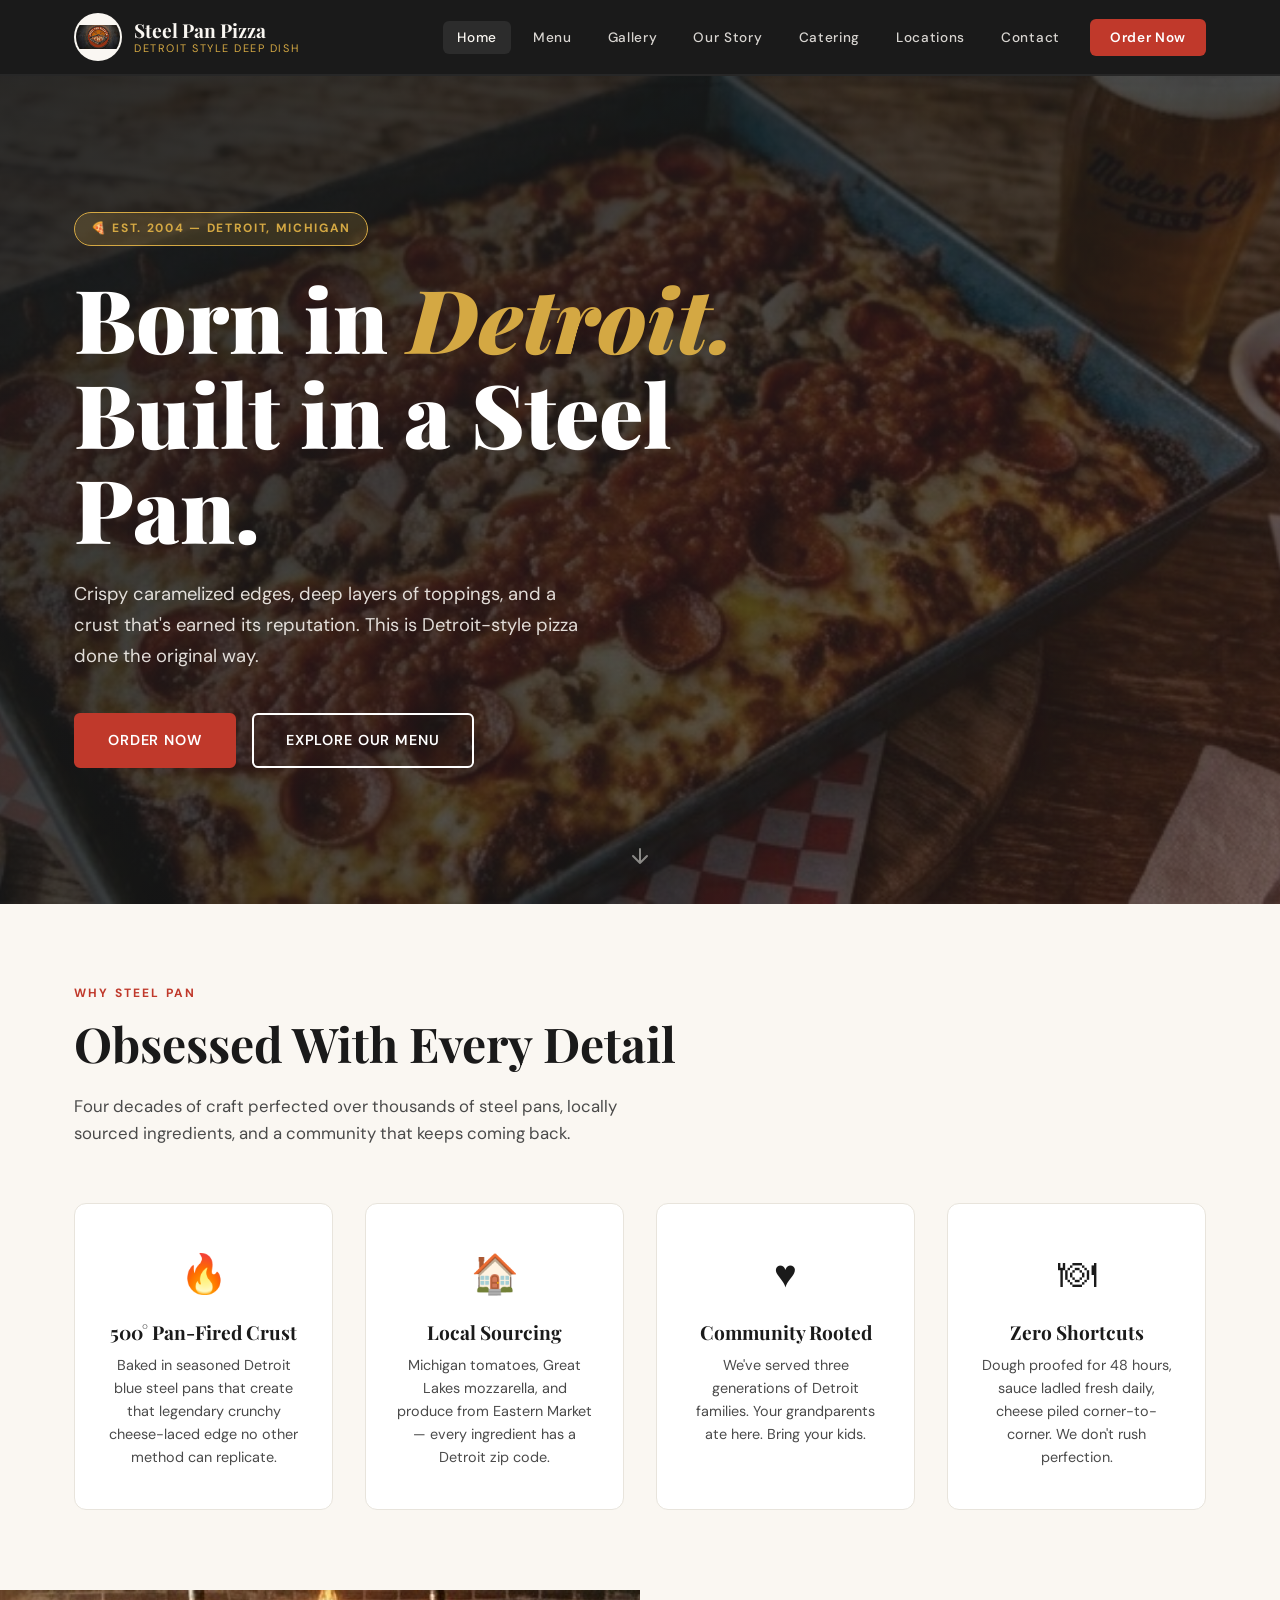
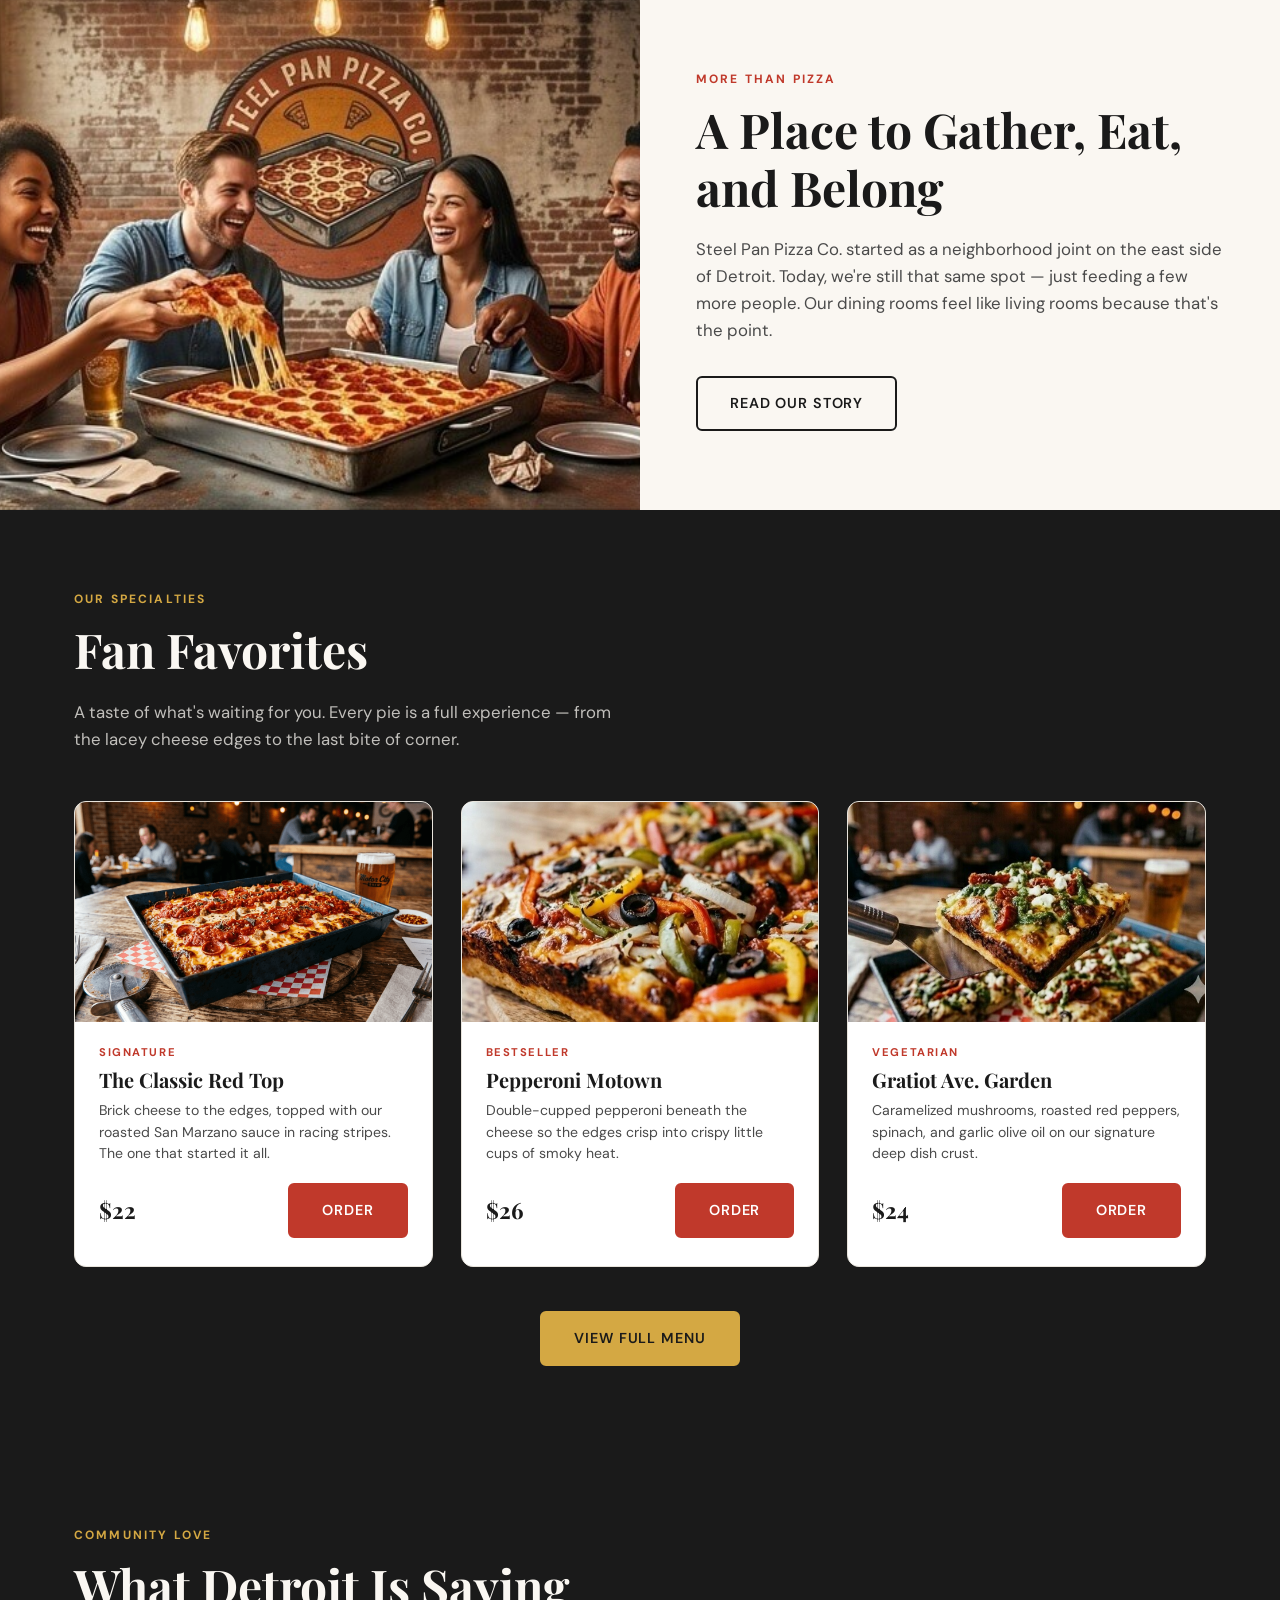
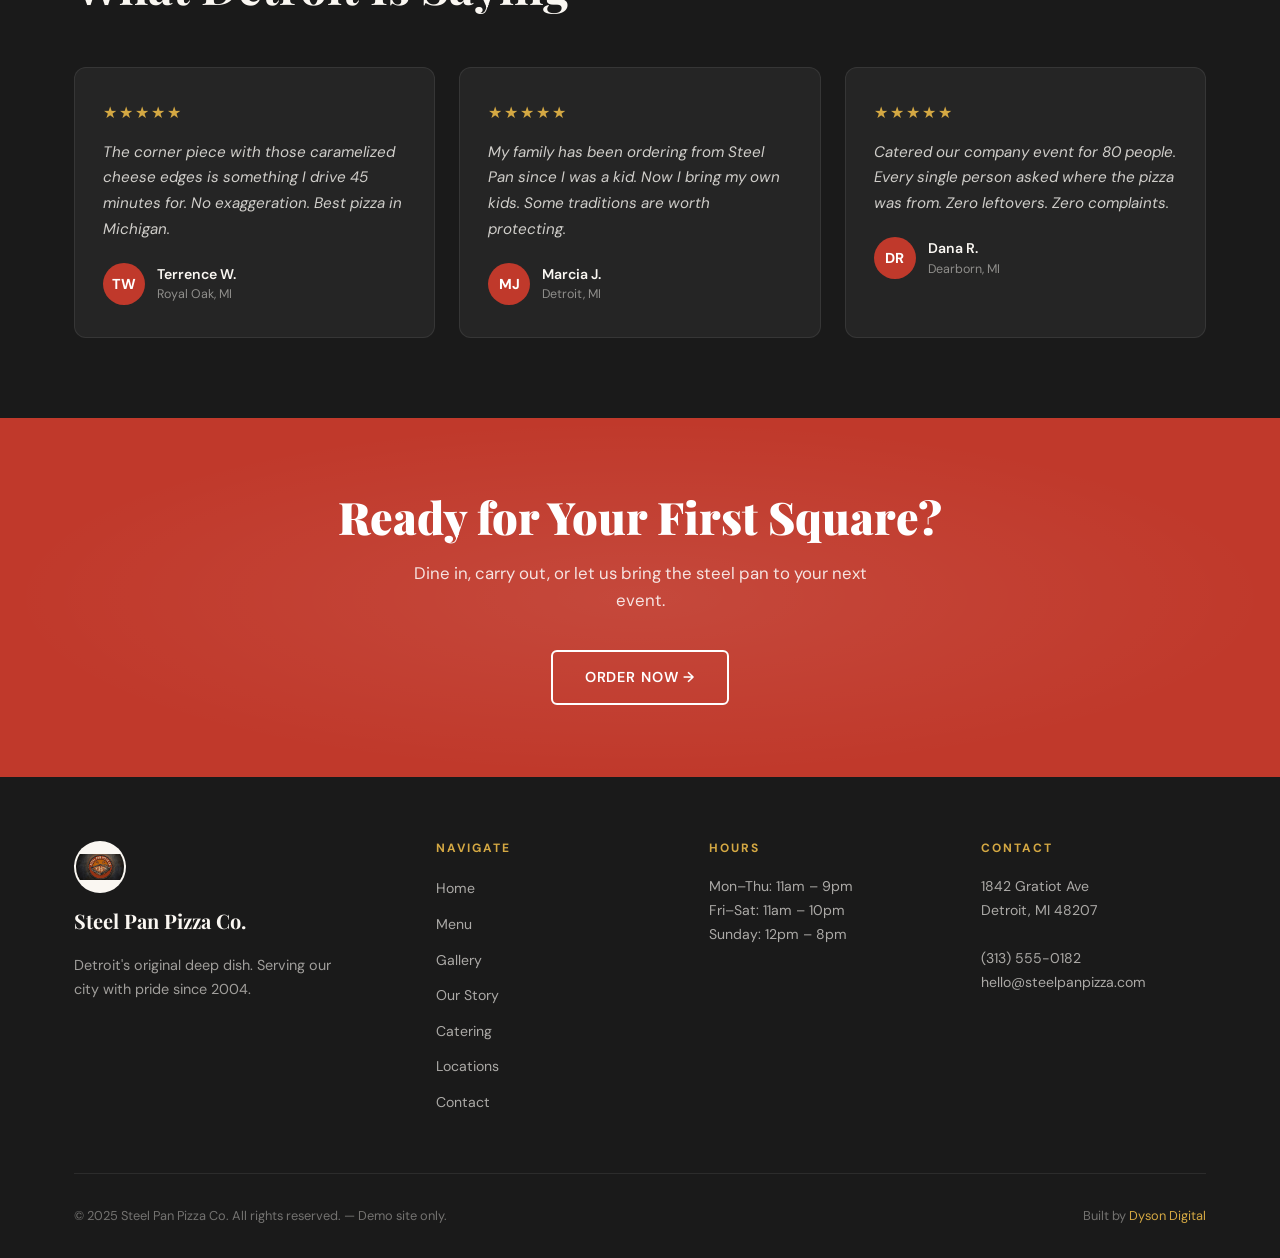
==== commit 49fa16e5: "Add files via upload" ====
--- a/index.html
+++ b/index.html
@@ -6,6 +6,56 @@
   <meta name="robots" content="noindex, nofollow">
   <title>Steel Pan Pizza Co. — Detroit-Style Deep Dish</title>
   <meta name="description" content="Detroit's original steel pan deep dish pizza. Bold flavors, crispy edges, and community pride baked into every square.">
+  <meta name="author" content="Steel Pan Pizza Co.">
+  <meta name="theme-color" content="#1a1a1a">
+
+  <!-- Favicon -->
+  <link rel="icon" type="image/png" href="images/pizzalogo.PNG">
+  <link rel="apple-touch-icon" href="images/pizzalogo.PNG">
+
+  <!-- Open Graph -->
+  <meta property="og:type" content="website">
+  <meta property="og:site_name" content="Steel Pan Pizza Co.">
+  <meta property="og:title" content="Steel Pan Pizza Co. — Detroit-Style Deep Dish">
+  <meta property="og:description" content="Detroit's original steel pan deep dish pizza. Bold flavors, crispy edges, and community pride baked into every square.">
+  <meta property="og:image" content="images/herosectionpizza.jpg">
+  <meta property="og:url" content="index.html">
+
+  <!-- Twitter Card -->
+  <meta name="twitter:card" content="summary_large_image">
+  <meta name="twitter:title" content="Steel Pan Pizza Co.">
+  <meta name="twitter:description" content="Detroit's original steel pan deep dish pizza.">
+  <meta name="twitter:image" content="images/herosectionpizza.jpg">
+
+  <!-- Schema.org: Restaurant -->
+  <script type="application/ld+json">
+  {
+    "@context": "https://schema.org",
+    "@type": "Restaurant",
+    "name": "Steel Pan Pizza Co.",
+    "description": "Detroit's original steel pan deep dish pizza. Bold flavors, crispy edges, and community pride baked into every square.",
+    "url": "index.html",
+    "logo": "images/pizzalogo.PNG",
+    "image": "images/herosectionpizza.jpg",
+    "servesCuisine": "Pizza, Detroit-Style Deep Dish",
+    "priceRange": "$$",
+    "telephone": "(313) 555-0182",
+    "address": {
+      "@type": "PostalAddress",
+      "streetAddress": "1842 Gratiot Ave",
+      "addressLocality": "Detroit",
+      "addressRegion": "MI",
+      "postalCode": "48207",
+      "addressCountry": "US"
+    },
+    "openingHoursSpecification": [
+      { "@type": "OpeningHoursSpecification", "dayOfWeek": ["Monday","Tuesday","Wednesday","Thursday"], "opens": "11:00", "closes": "21:00" },
+      { "@type": "OpeningHoursSpecification", "dayOfWeek": ["Friday","Saturday"], "opens": "11:00", "closes": "22:00" },
+      { "@type": "OpeningHoursSpecification", "dayOfWeek": ["Sunday"], "opens": "12:00", "closes": "20:00" }
+    ]
+  }
+  </script>
+
   <link rel="stylesheet" href="style.css">
   <link rel="preconnect" href="https://fonts.googleapis.com">
   <link rel="preconnect" href="https://fonts.gstatic.com" crossorigin>
--- a/style.css
+++ b/style.css
@@ -1708,6 +1708,53 @@
 /* ============================================================
    RESPONSIVE
    ============================================================ */
+
+/* --- TABLET NAV FIX: 769px–1060px ---
+   Targets only the range where links overflow but mobile menu
+   is not yet active. Desktop (>1060px) and mobile (≤768px)
+   are completely untouched.
+   ---------------------------------------------------------- */
+@media (min-width: 769px) and (max-width: 1060px) {
+  /* Shrink logo text so it stops crowding the links */
+  .nav-logo-text {
+    font-size: 0.95rem;
+  }
+
+  .nav-logo-text span {
+    display: none; /* hide "Detroit Style Deep Dish" tagline */
+  }
+
+  .nav-logo-img {
+    width: 38px;
+    height: 38px;
+  }
+
+  /* Tighten link spacing */
+  .nav-links {
+    gap: 2px;
+  }
+
+  .nav-links a {
+    font-size: 0.78rem;
+    padding: 7px 9px;
+    letter-spacing: 0;
+  }
+
+  /* Shrink the CTA button so it doesn't wrap */
+  .nav-links a.nav-cta {
+    font-size: 0.78rem;
+    padding: 8px 12px;
+    margin-left: 4px;
+    white-space: nowrap;
+  }
+
+  /* Slightly reduce inner padding */
+  .nav-inner {
+    padding-left: 16px;
+    padding-right: 16px;
+  }
+}
+
 @media (max-width: 1024px) {
   .split {
     grid-template-columns: 1fr;
@@ -1873,46 +1920,3 @@
   overflow: visible;
   line-height: 1.6;
 }
-/* ═══════════════════════════════════════════════
-   FINAL DYSON DIGITAL GOLD STANDARD PATCH
-   (Add to bottom of style.css)
-═══════════════════════════════════════════════ */
-
-/* 1. LAYER COMMAND (Fixes Ghost Buttons) */
-:root {
-  --z-nav:    1000;
-  --z-menu:   1100;
-  --z-close:  1200; /* Absolute Top */
-  --z-modal:  9999;
-}
-
-.navbar { z-index: var(--z-nav); }
-.mobile-menu { z-index: var(--z-menu); }
-.mobile-menu-close, .lightbox-close { z-index: var(--z-close) !important; }
-.demo-modal-bg, .lightbox { z-index: var(--z-modal); }
-
-/* 2. OUR STORY MOBILE ALIGNMENT (Fixes the "Claude Shortcut") */
-@media (max-width: 768px) {
-  .story-content, .timeline-body, .pillar-card, .package-card {
-    padding-left: 25px !important;
-    padding-right: 25px !important;
-    text-align: left !important; /* Professional Detroit Craft Aligned */
-  }
-}
-
-/* 3. VERTICAL RHYTHM (Fixes the "Bunched Up" look) */
-section, .section, .page-header {
-  padding-top: 90px !important;
-  padding-bottom: 90px !important;
-}
-
-.hero-title, .section-title {
-  margin-bottom: 32px !important;
-}
-
-/* 4. FOOTER LINK RECOGNITION */
-.footer-bottom a {
-  display: inline-block;
-  padding: 4px 0;
-  border-bottom: 1px solid var(--gold); /* Makes the portfolio link pop */
-}
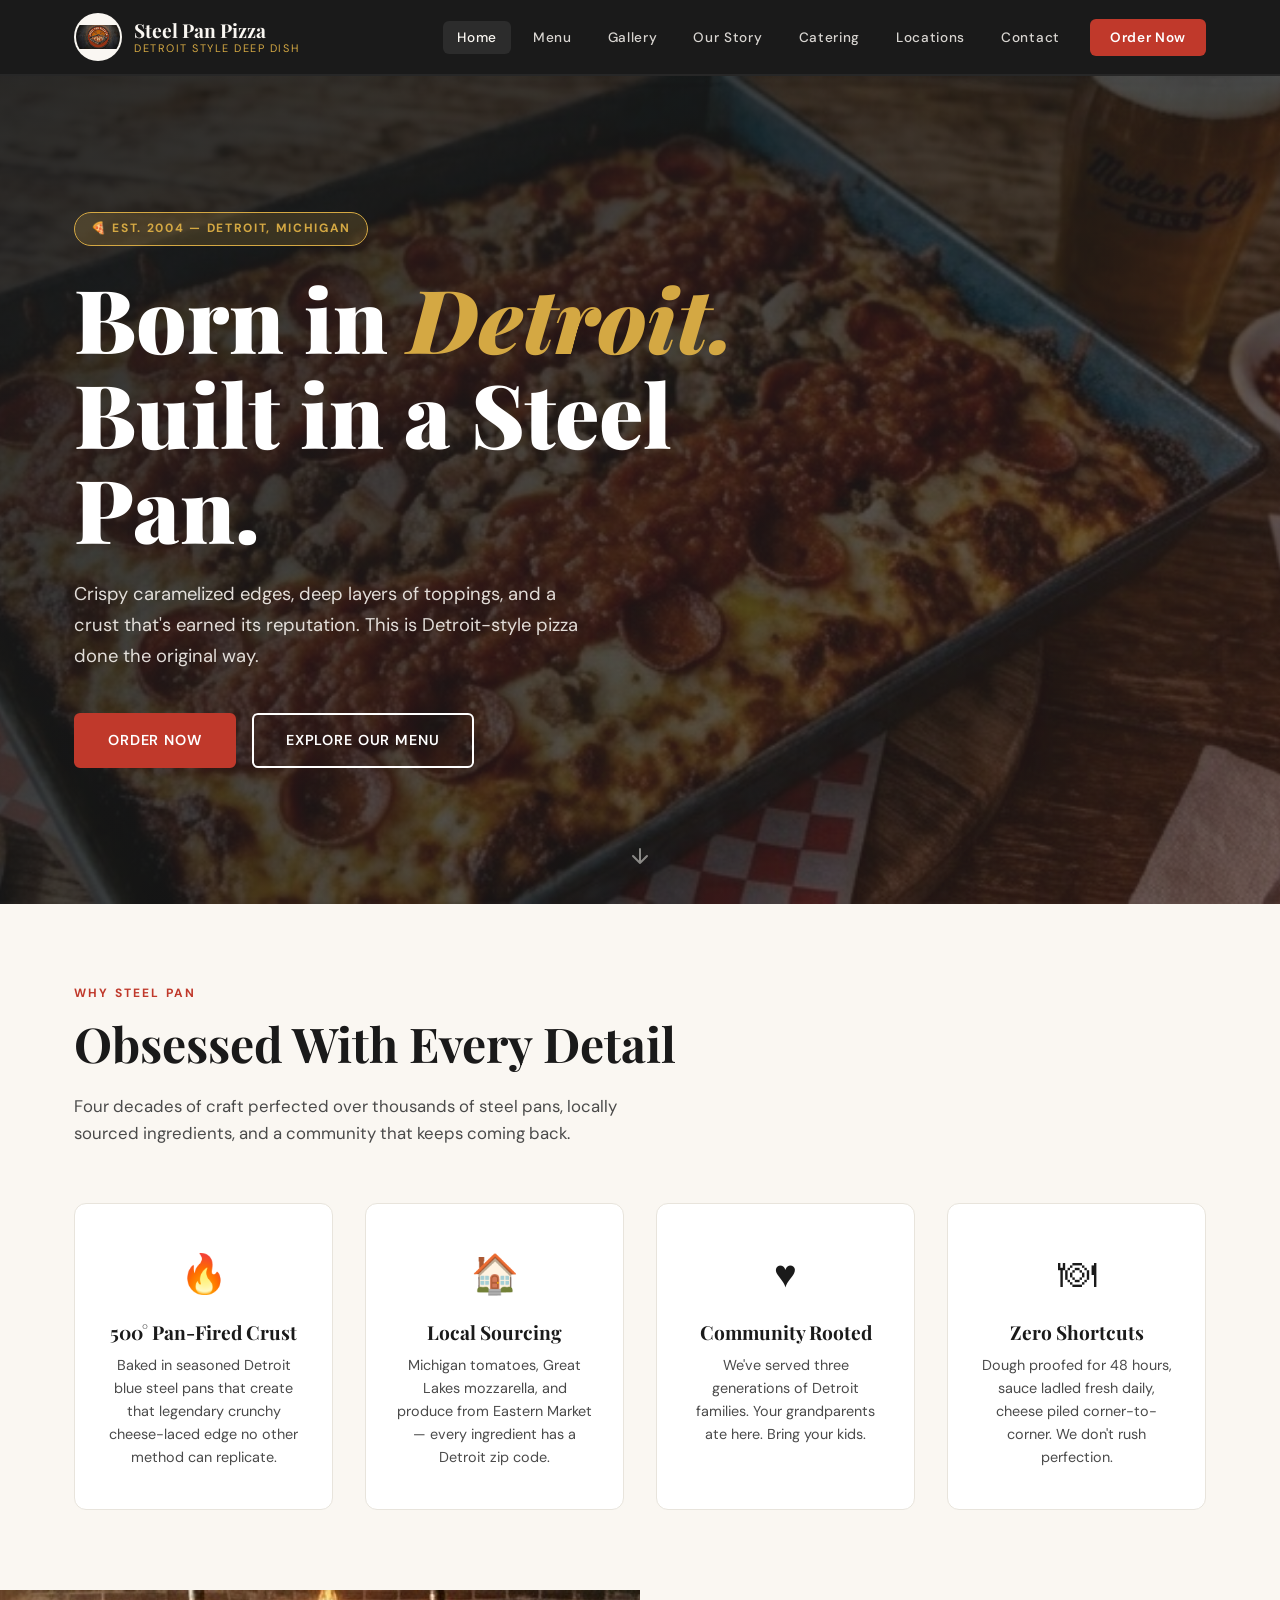
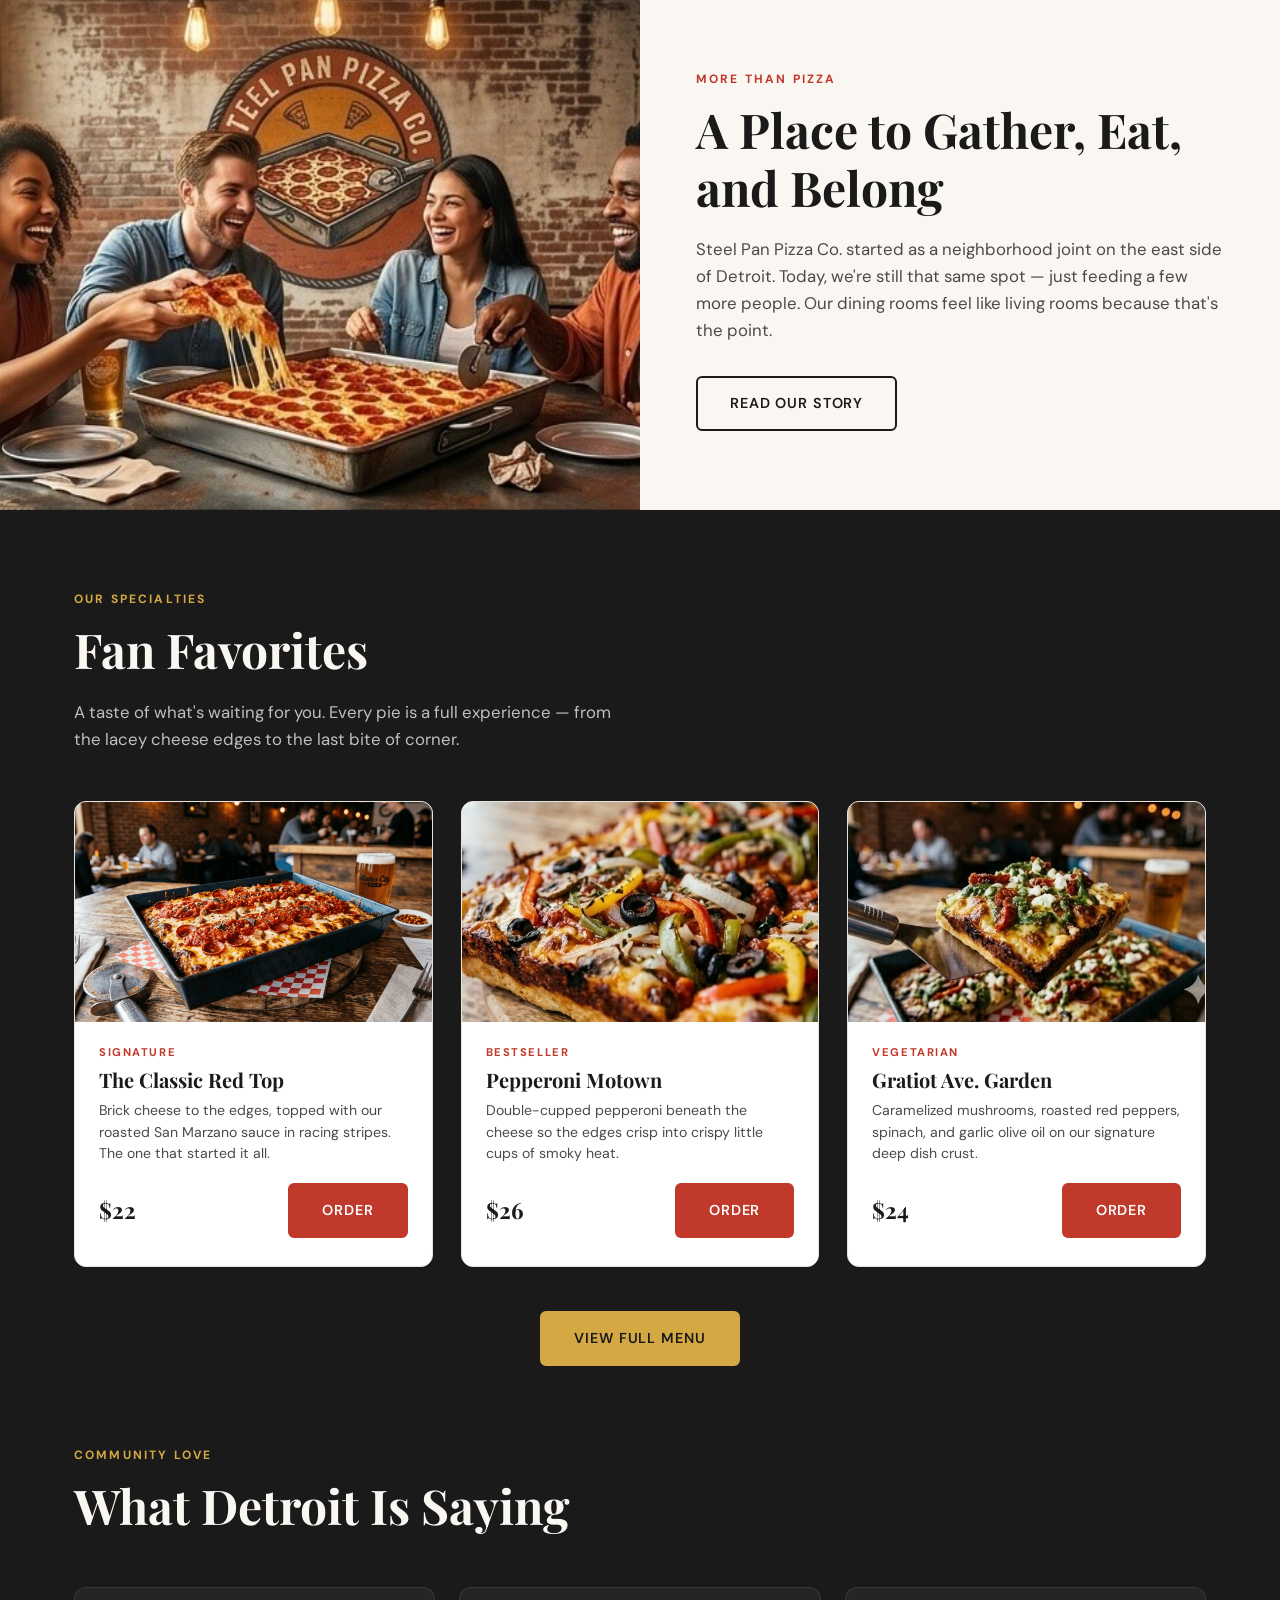
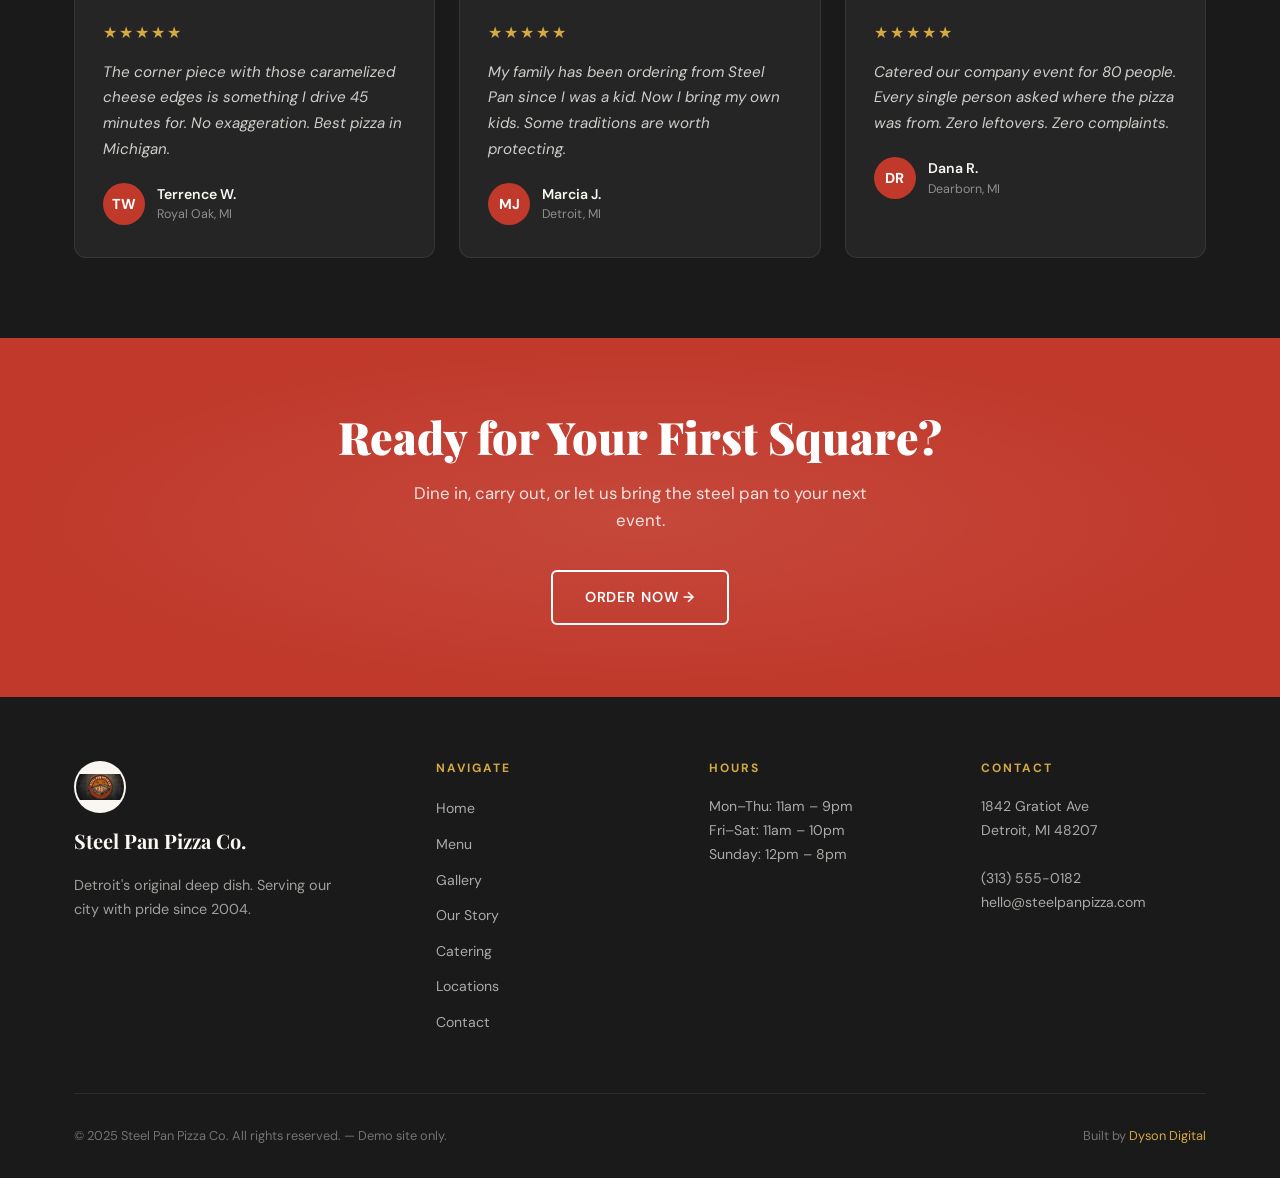
==== commit a5fdc949: "Add files via upload" ====
--- a/index.html
+++ b/index.html
@@ -225,7 +225,7 @@
   </section>
 
   <!-- TESTIMONIALS -->
-  <section class="section section--dark" aria-labelledby="reviews-title">
+  <section class="section section--dark section--no-top-pad" aria-labelledby="reviews-title">
     <div class="container">
       <span class="section-label">Community Love</span>
       <h2 class="section-title" id="reviews-title">What Detroit Is Saying</h2>
--- a/style.css
+++ b/style.css
@@ -550,19 +550,44 @@
   text-align: center;
   position: relative;
   overflow: hidden;
-}
-
+  min-height: 340px;
+  display: flex;
+  align-items: center;
+  justify-content: center;
+}
+
+/* Default radial tint (no bg photo) */
 .page-header::before {
   content: '';
   position: absolute;
   inset: 0;
   background: radial-gradient(ellipse at 70% 50%, rgba(192,57,43,0.18) 0%, transparent 70%);
   pointer-events: none;
+  z-index: 1;
+}
+
+/* --- Photo-backed page headers --- */
+.page-header--img .page-header-bg {
+  position: absolute;
+  inset: 0;
+  width: 100%;
+  height: 100%;
+  object-fit: cover;
+  object-position: center;
+  opacity: 0.38;
+  z-index: 0;
+}
+
+/* Darken overlay for photo headers */
+.page-header--img::before {
+  background: linear-gradient(to bottom, rgba(26,26,26,0.72) 0%, rgba(26,26,26,0.58) 100%);
+  z-index: 1;
 }
 
 .page-header-inner {
   position: relative;
-  z-index: 1;
+  z-index: 2;
+  width: 100%;
 }
 
 .page-header h1 {
@@ -577,7 +602,7 @@
 
 .page-header p {
   font-size: 1.05rem;
-  color: rgba(250,247,242,0.72);
+  color: rgba(250,247,242,0.82);
   max-width: 540px;
   margin-left: auto;
   margin-right: auto;
@@ -589,12 +614,7 @@
 /* ============================================================
    FEATURES / PILLARS
    ============================================================ */
-.pillars-grid {
-  display: grid;
-  grid-template-columns: repeat(auto-fit, minmax(220px, 1fr));
-  gap: 32px;
-  margin-top: 56px;
-}
+
 
 .pillar-card {
   text-align: center;
@@ -680,8 +700,64 @@
   padding: 64px 56px;
 }
 
+/* When split-body also carries section--dark, ensure text is readable */
+.split-body.section--dark {
+  background-color: var(--charcoal);
+  color: var(--cream);
+}
+
+.split-body.section--dark h2,
+.split-body.section--dark h3,
+.split-body.section--dark .section-title {
+  color: var(--cream);
+}
+
+.split-body.section--dark .section-subtitle {
+  color: rgba(250,247,242,0.75);
+}
+
+.split-body.section--dark .section-label {
+  color: var(--gold);
+}
+
+/* section-label inside photo page headers should be gold, not red */
+.page-header--img .section-label {
+  color: var(--gold);
+}
+
 .split-body .section-subtitle {
   margin-bottom: 32px;
+}
+
+/* menu-grid: prevent 280px minimum from overflowing narrow phones */
+.menu-grid {
+  display: grid;
+  grid-template-columns: repeat(auto-fill, minmax(min(280px, 100%), 1fr));
+  gap: 28px;
+}
+
+/* pillars-grid: safer minimum for very small screens */
+.pillars-grid {
+  display: grid;
+  grid-template-columns: repeat(auto-fit, minmax(min(220px, 100%), 1fr));
+  gap: 32px;
+  margin-top: 56px;
+}
+
+/* ============================================================
+   MENU SECTION WRAPPERS (filter show/hide + spacing)
+   ============================================================ */
+.menu-section {
+  margin-top: 56px;
+}
+
+.menu-section--first,
+.menu-section:first-of-type {
+  margin-top: 0;
+}
+
+.menu-section-heading {
+  margin-top: 0;
 }
 
 /* ============================================================
@@ -717,11 +793,7 @@
   color: var(--white);
 }
 
-.menu-grid {
-  display: grid;
-  grid-template-columns: repeat(auto-fill, minmax(280px, 1fr));
-  gap: 28px;
-}
+
 
 .menu-card {
   border-radius: var(--radius-lg);
@@ -1198,21 +1270,11 @@
   transform: translateY(-4px);
 }
 
-.location-map-placeholder {
+.location-card-img {
   width: 100%;
   height: 200px;
-  background: linear-gradient(135deg, var(--charcoal) 0%, #2d2d2d 100%);
-  display: flex;
-  align-items: center;
-  justify-content: center;
-  position: relative;
-  overflow: hidden;
-}
-
-.location-map-placeholder::before {
-  content: '📍';
-  font-size: 3rem;
-  opacity: 0.5;
+  object-fit: cover;
+  display: block;
 }
 
 .location-card-body {
@@ -1853,15 +1915,22 @@
   }
 
   .timeline-item {
-    grid-template-columns: 72px 1fr;
+    grid-template-columns: 60px 1fr;
+    gap: 28px;
   }
 
   .timeline-item::before {
-    left: 35px;
+    left: 68px;
   }
 
   .timeline-dot {
-    left: 29px;
+    left: 61px;
+  }
+
+  .timeline-year {
+    font-size: 1.05rem;
+    text-align: left;
+    padding-top: 6px;
   }
 
   .gallery-grid {
@@ -1920,3 +1989,60 @@
   overflow: visible;
   line-height: 1.6;
 }
+
+/* ============================================================
+   GAP FIXES: Consecutive same-colour sections
+   Remove top padding from sections that directly follow
+   another section of the same background colour so there
+   is no double-padding white/dark gap between them.
+   ============================================================ */
+
+/* index.html: menu-preview (dark) + testimonials (dark) back-to-back */
+.section--no-top-pad {
+  padding-top: 0;
+}
+
+/* story.html: cream story-body + cream timeline — no gap */
+.section--cream + .section--cream {
+  padding-top: 0;
+}
+
+/* contact.html & locations.html: cream + cream after split */
+/* Handled by .section--no-top-pad on the second section */
+
+/* ============================================================
+   PAGE HEADER: MOBILE PADDING REDUCTION
+   ============================================================ */
+@media (max-width: 768px) {
+  .page-header {
+    padding-top: 52px;
+    padding-bottom: 52px;
+    min-height: 280px;
+  }
+
+  .page-header h1 {
+    font-size: clamp(1.9rem, 7vw, 2.8rem);
+  }
+
+  .split-body {
+    padding: 40px 24px;
+  }
+}
+
+@media (max-width: 480px) {
+  .page-header {
+    padding-top: 44px;
+    padding-bottom: 44px;
+    min-height: 240px;
+  }
+
+  .menu-cat-btn {
+    font-size: 0.75rem;
+    padding: 8px 14px;
+  }
+
+  /* Prevent menu grid cards from being too narrow */
+  .menu-card-img {
+    height: 180px;
+  }
+}
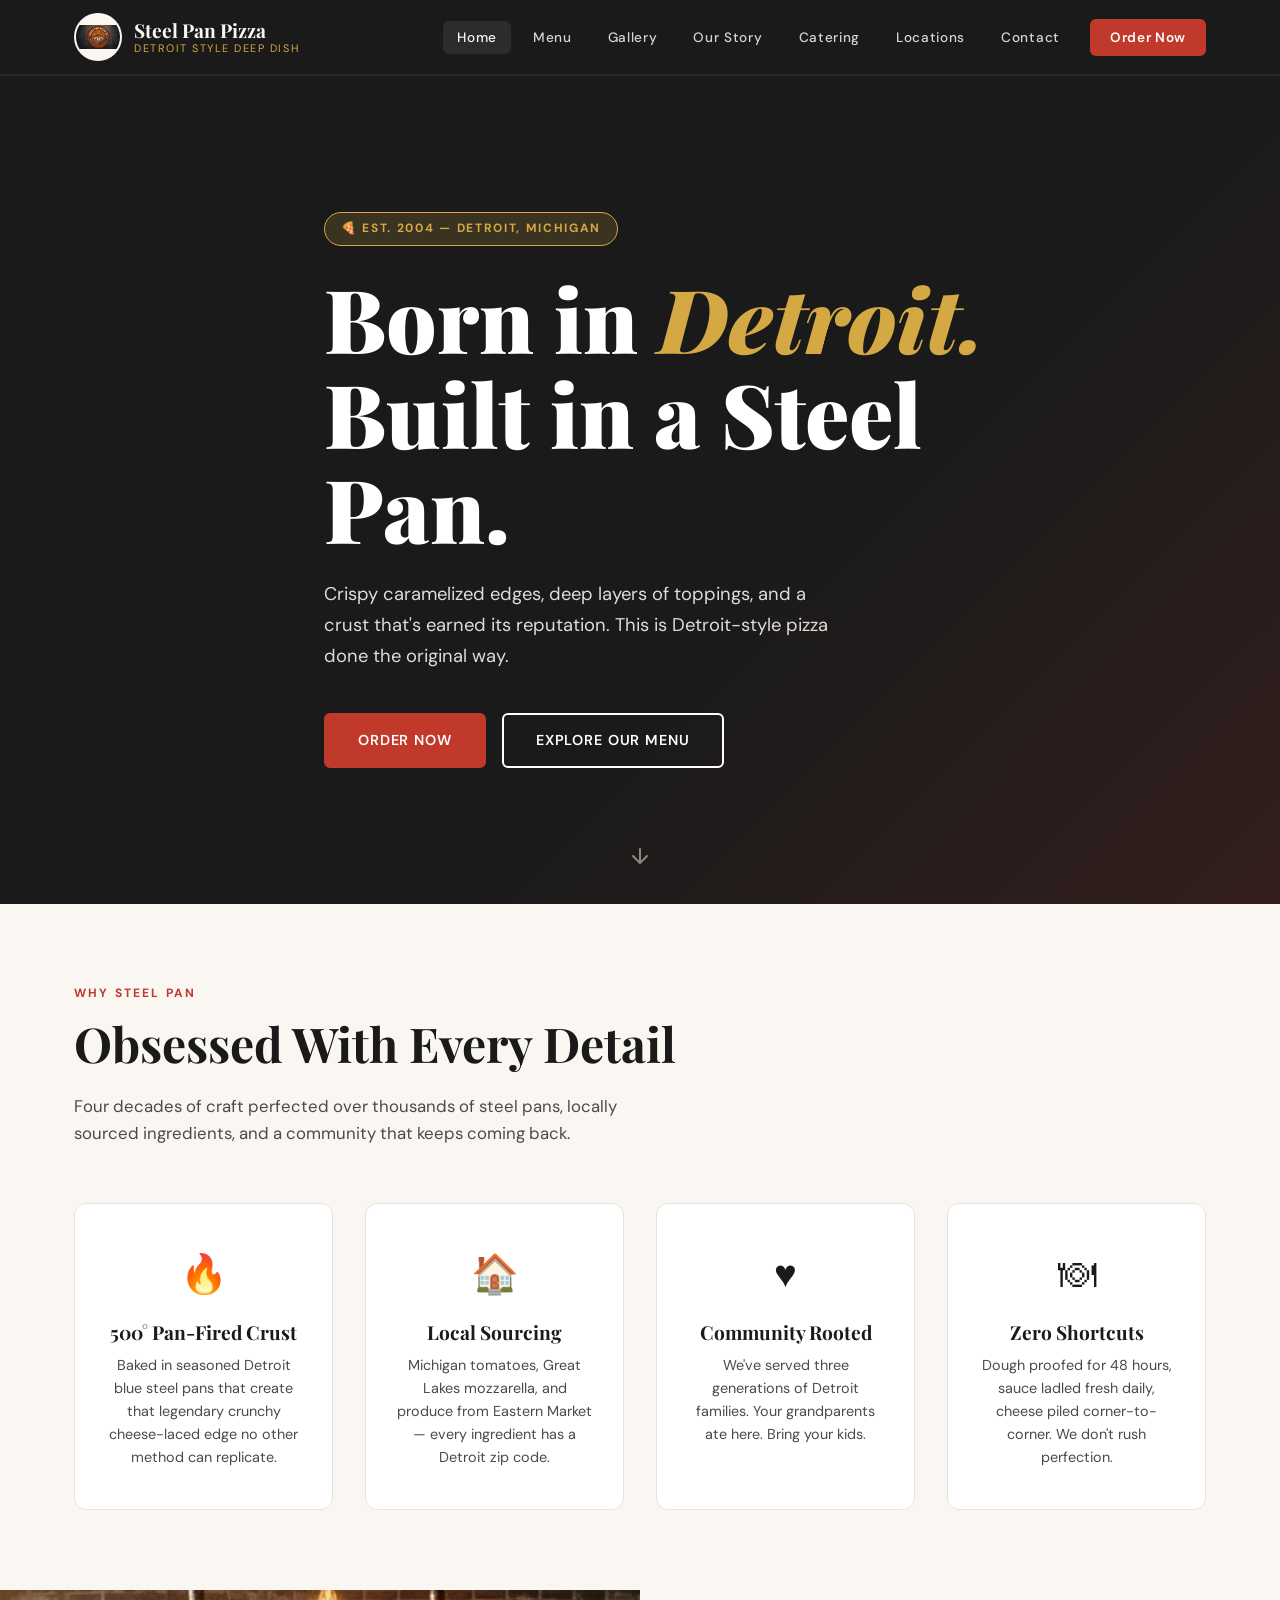
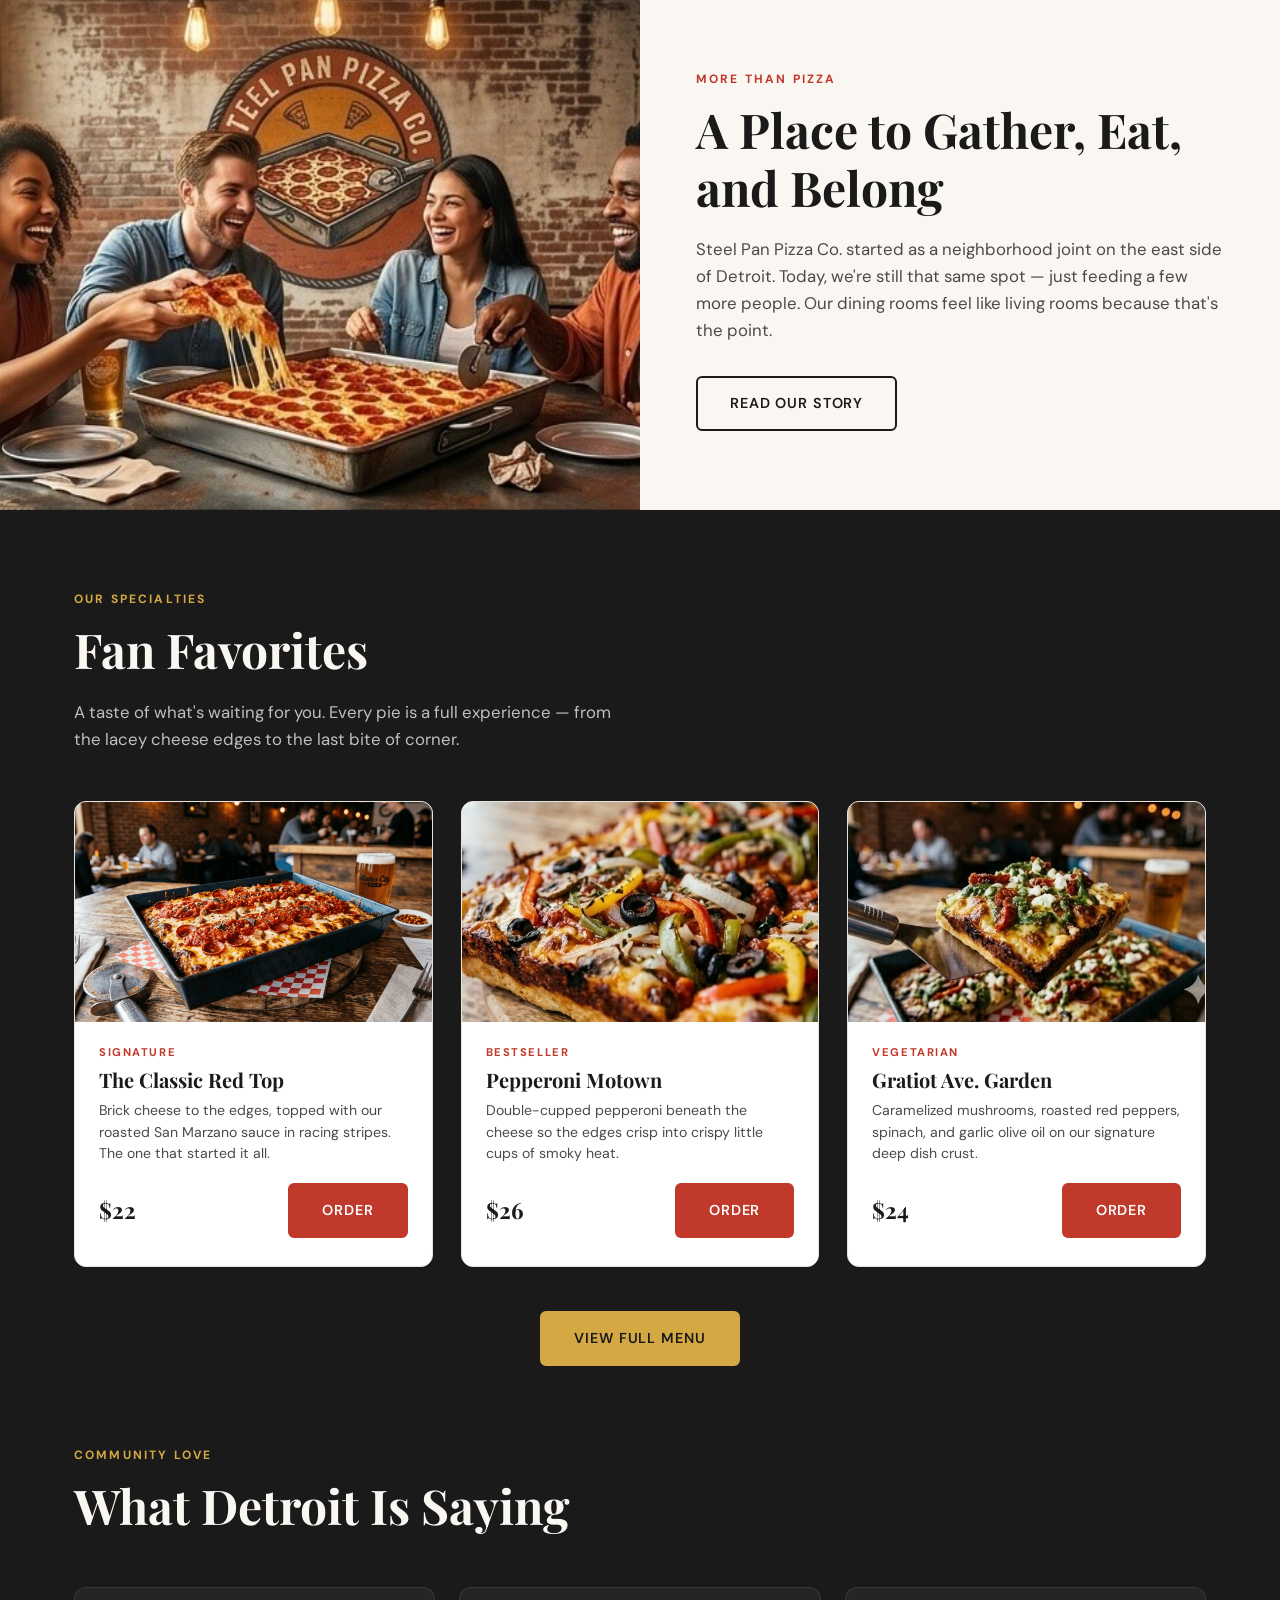
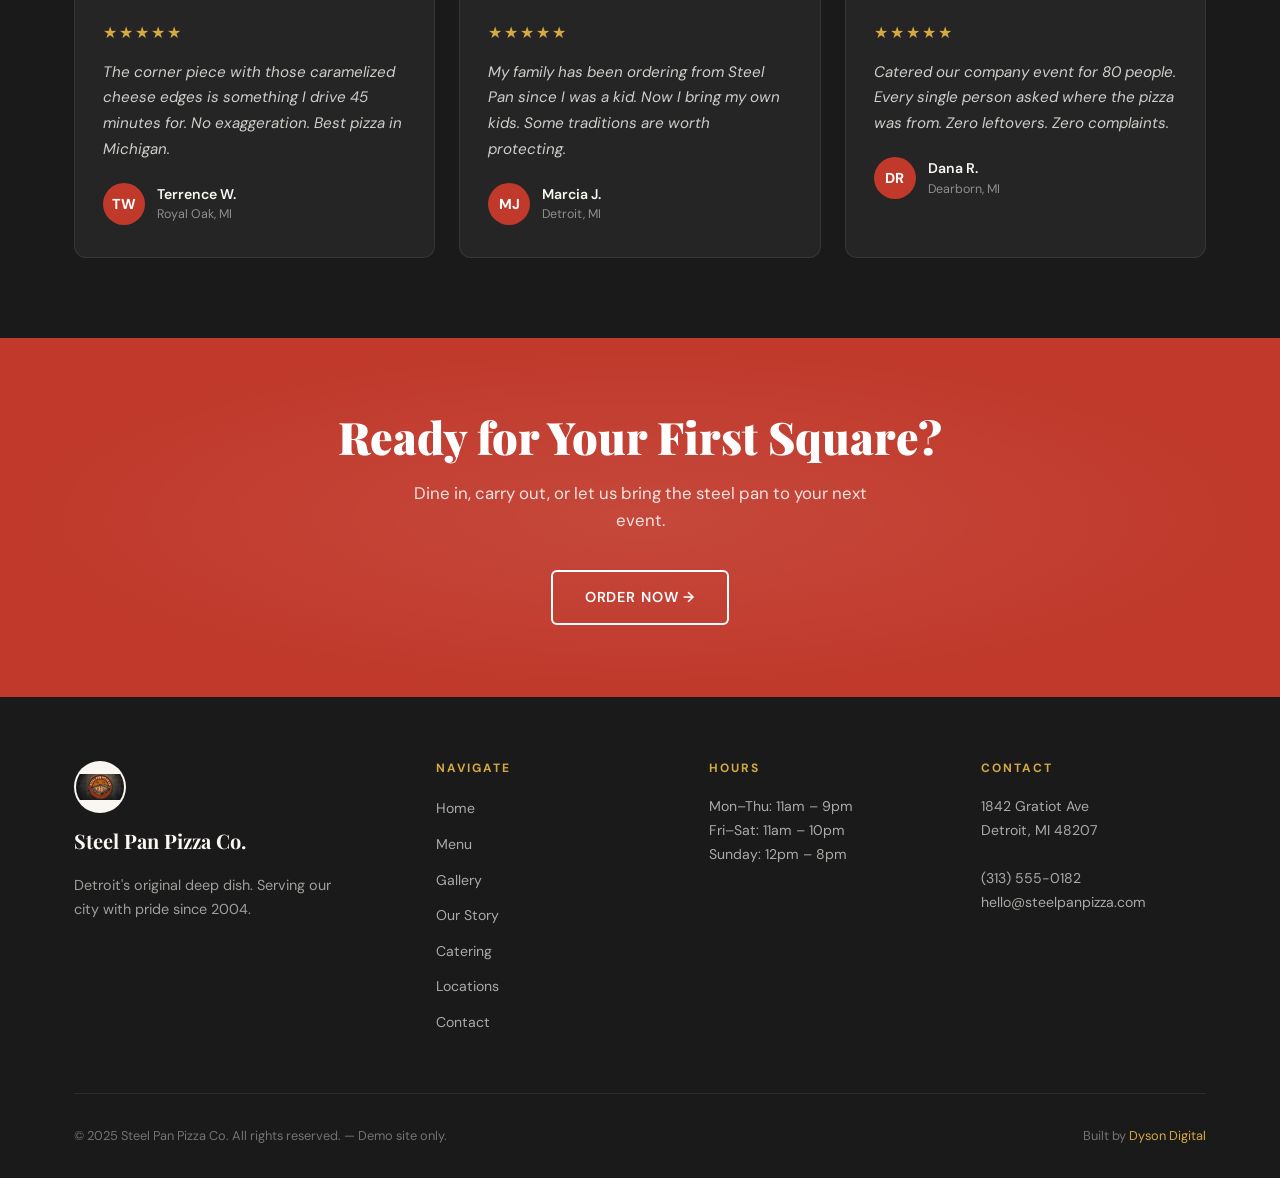
==== commit 97a3e98d: "Add files via upload" ====
--- a/index.html
+++ b/index.html
@@ -105,7 +105,9 @@
 
   <!-- HERO -->
   <section class="hero" aria-label="Hero">
-    <img src="images/herosectionpizza.jpg" alt="Freshly baked Detroit-style deep dish pizza" class="hero-bg">
+    <video class="hero-video" autoplay muted playsinline aria-hidden="true">
+      <source src="images/Steel-pizza-pan-video.pgn" type="video/mp4">
+    </video>
     <div class="hero-overlay"></div>
     <div class="container">
       <div class="hero-content">
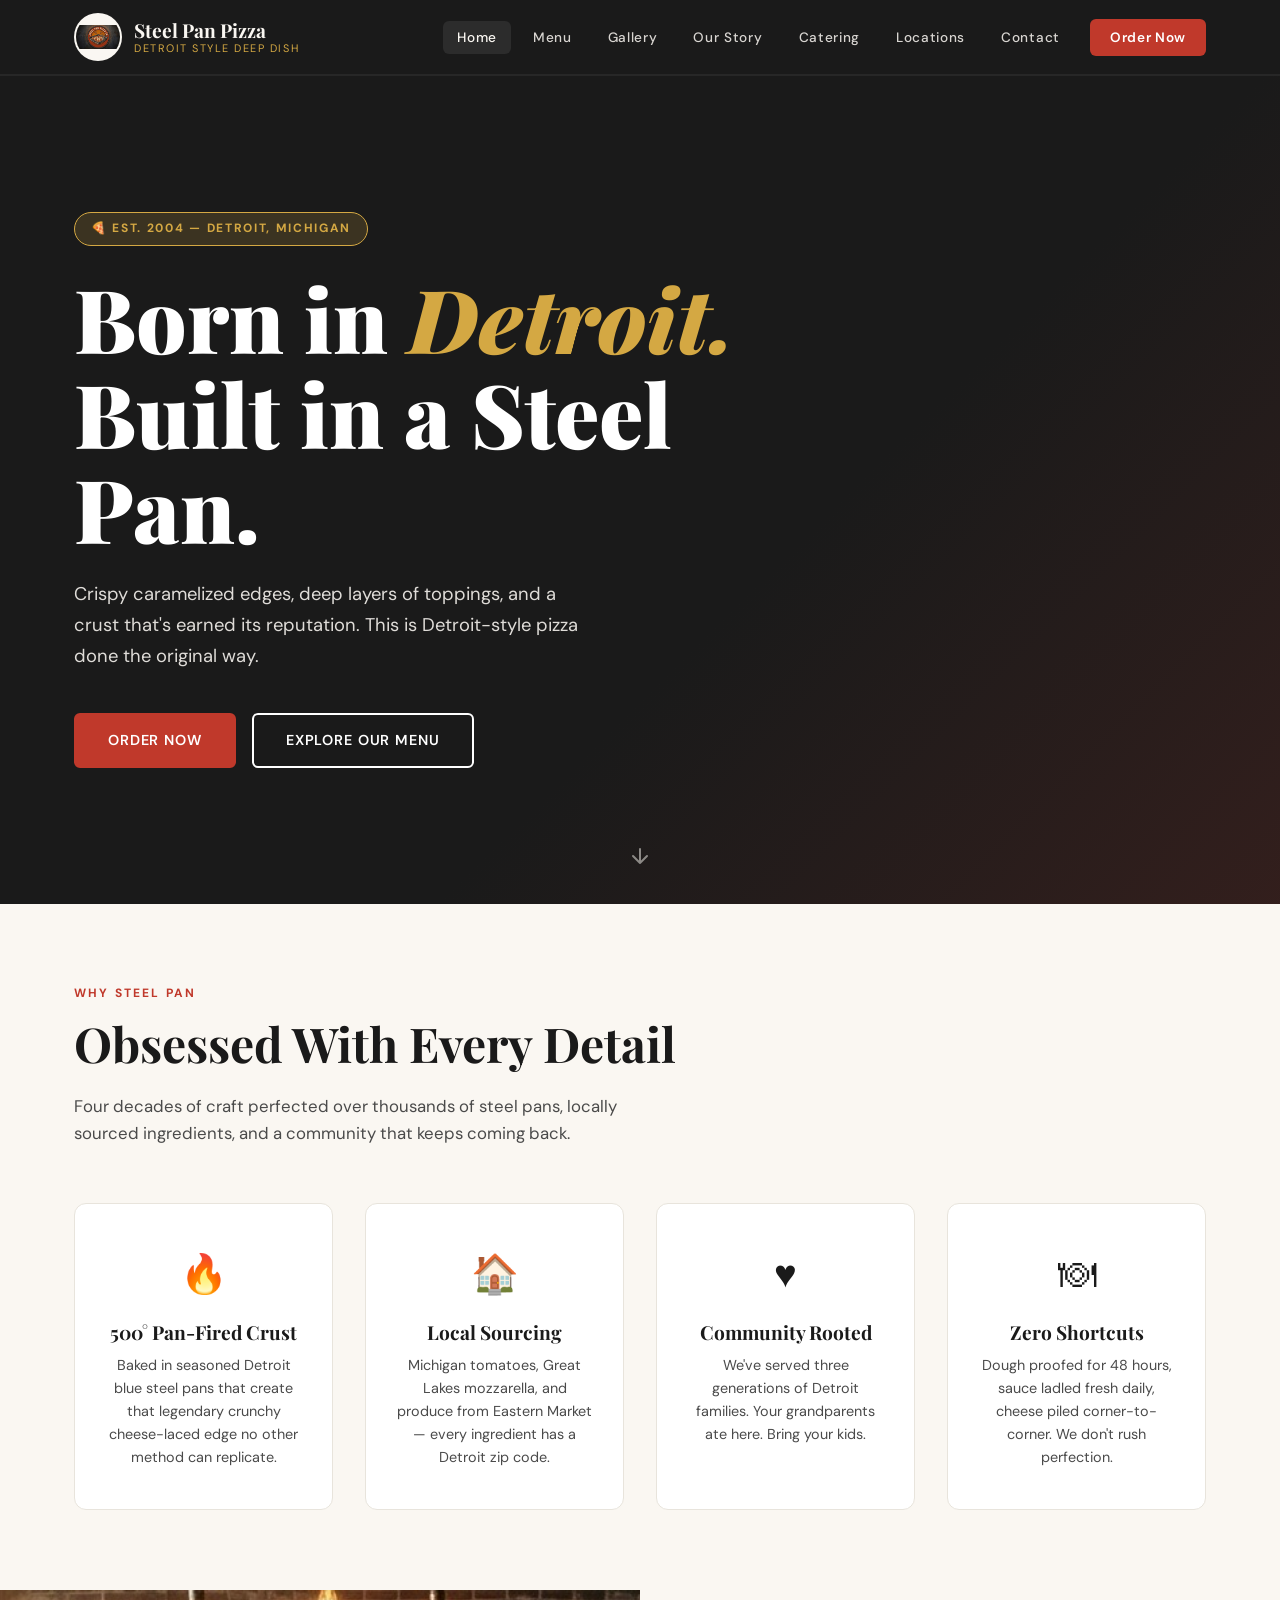
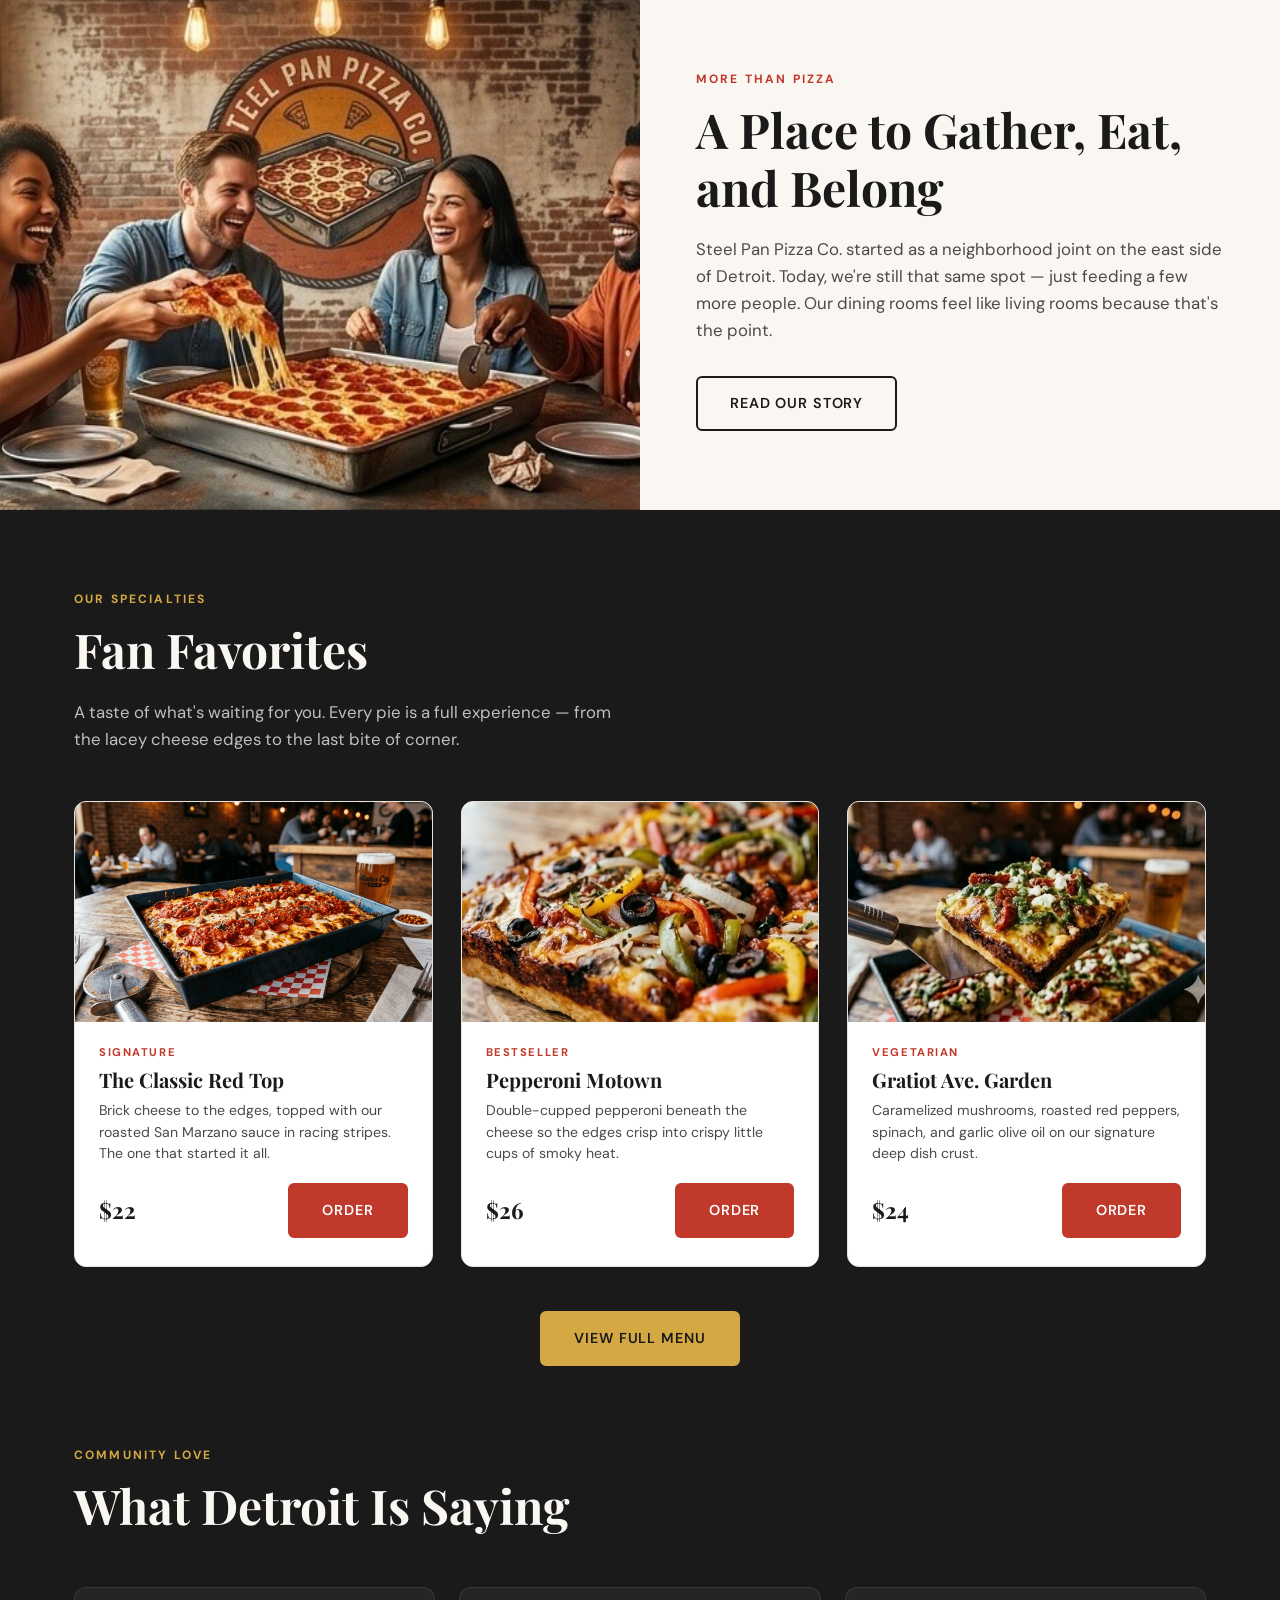
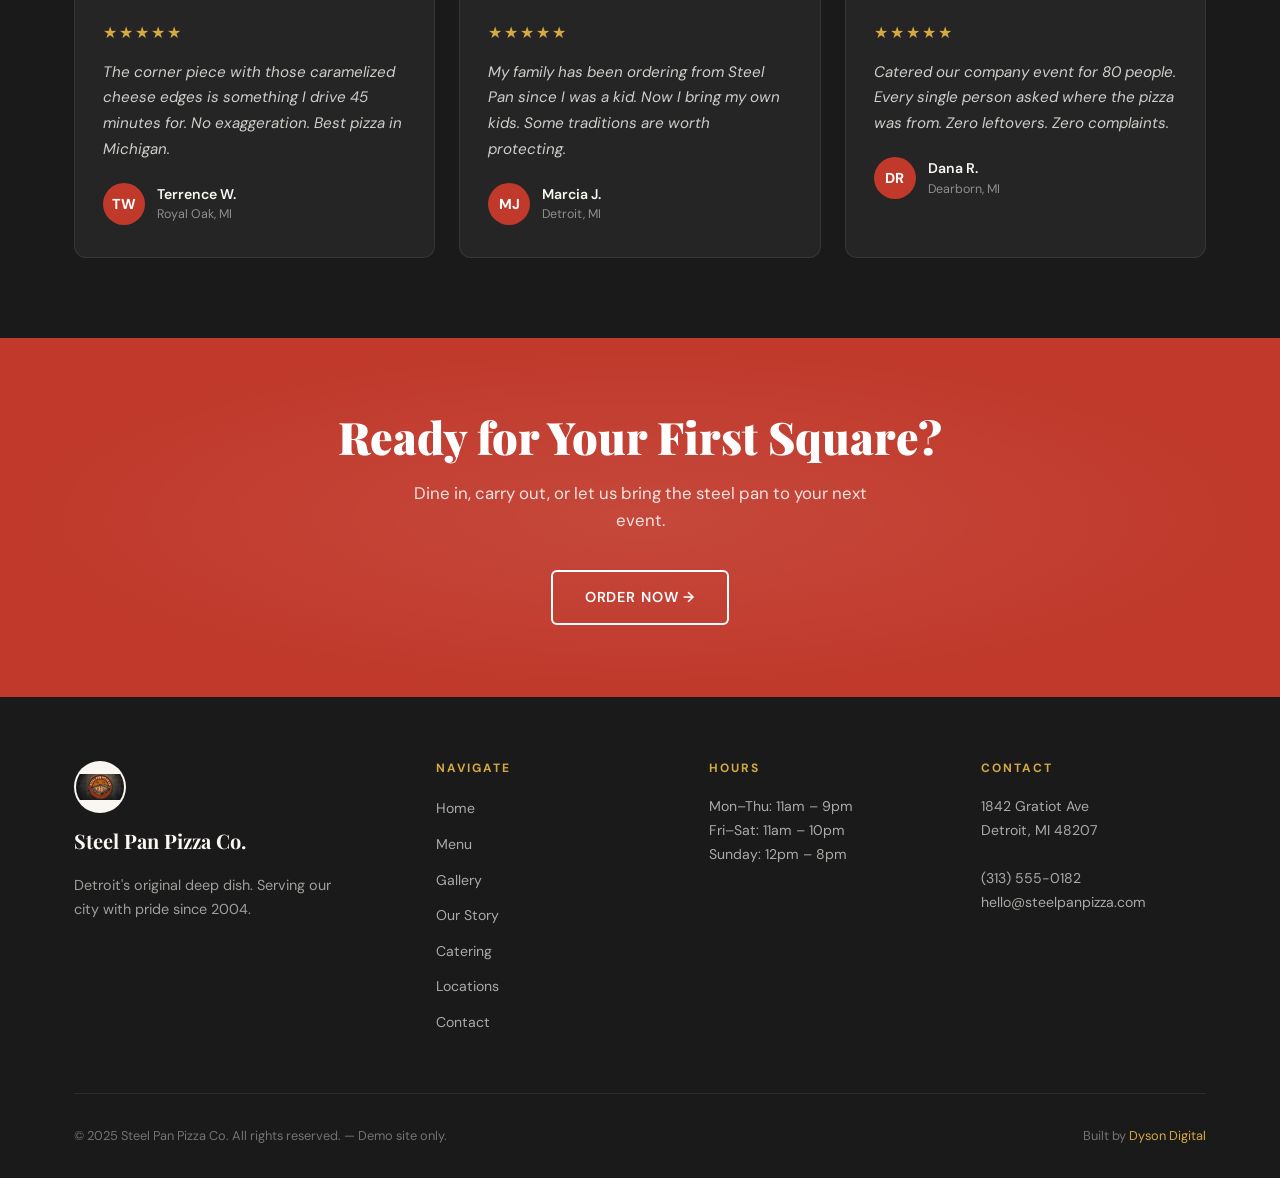
==== commit f93c5882: "Add files via upload" ====
--- a/index.html
+++ b/index.html
@@ -106,7 +106,7 @@
   <!-- HERO -->
   <section class="hero" aria-label="Hero">
     <video class="hero-video" autoplay muted playsinline aria-hidden="true">
-      <source src="images/Steel-pizza-pan-video.pgn" type="video/mp4">
+      <source src="videos/Steel-pizza-pan-video.MP4" type="video/mp4">
     </video>
     <div class="hero-overlay"></div>
     <div class="container">
--- a/style.css
+++ b/style.css
@@ -446,10 +446,30 @@
   opacity: 0.45;
 }
 
+.hero-video {
+  position: absolute;
+  inset: 0;
+  width: 100%;
+  height: 100%;
+  object-fit: cover;
+  object-position: center;
+  opacity: 0.55;
+  pointer-events: none;
+  z-index: 0;
+}
+
+/* Respect reduced-motion preference — hide video, hero bg-color shows instead */
+@media (prefers-reduced-motion: reduce) {
+  .hero-video {
+    display: none;
+  }
+}
+
 .hero-overlay {
   position: absolute;
   inset: 0;
   background: linear-gradient(135deg, rgba(26,26,26,0.82) 0%, rgba(26,26,26,0.45) 60%, rgba(192,57,43,0.15) 100%);
+  z-index: 1;
 }
 
 .hero-content {
